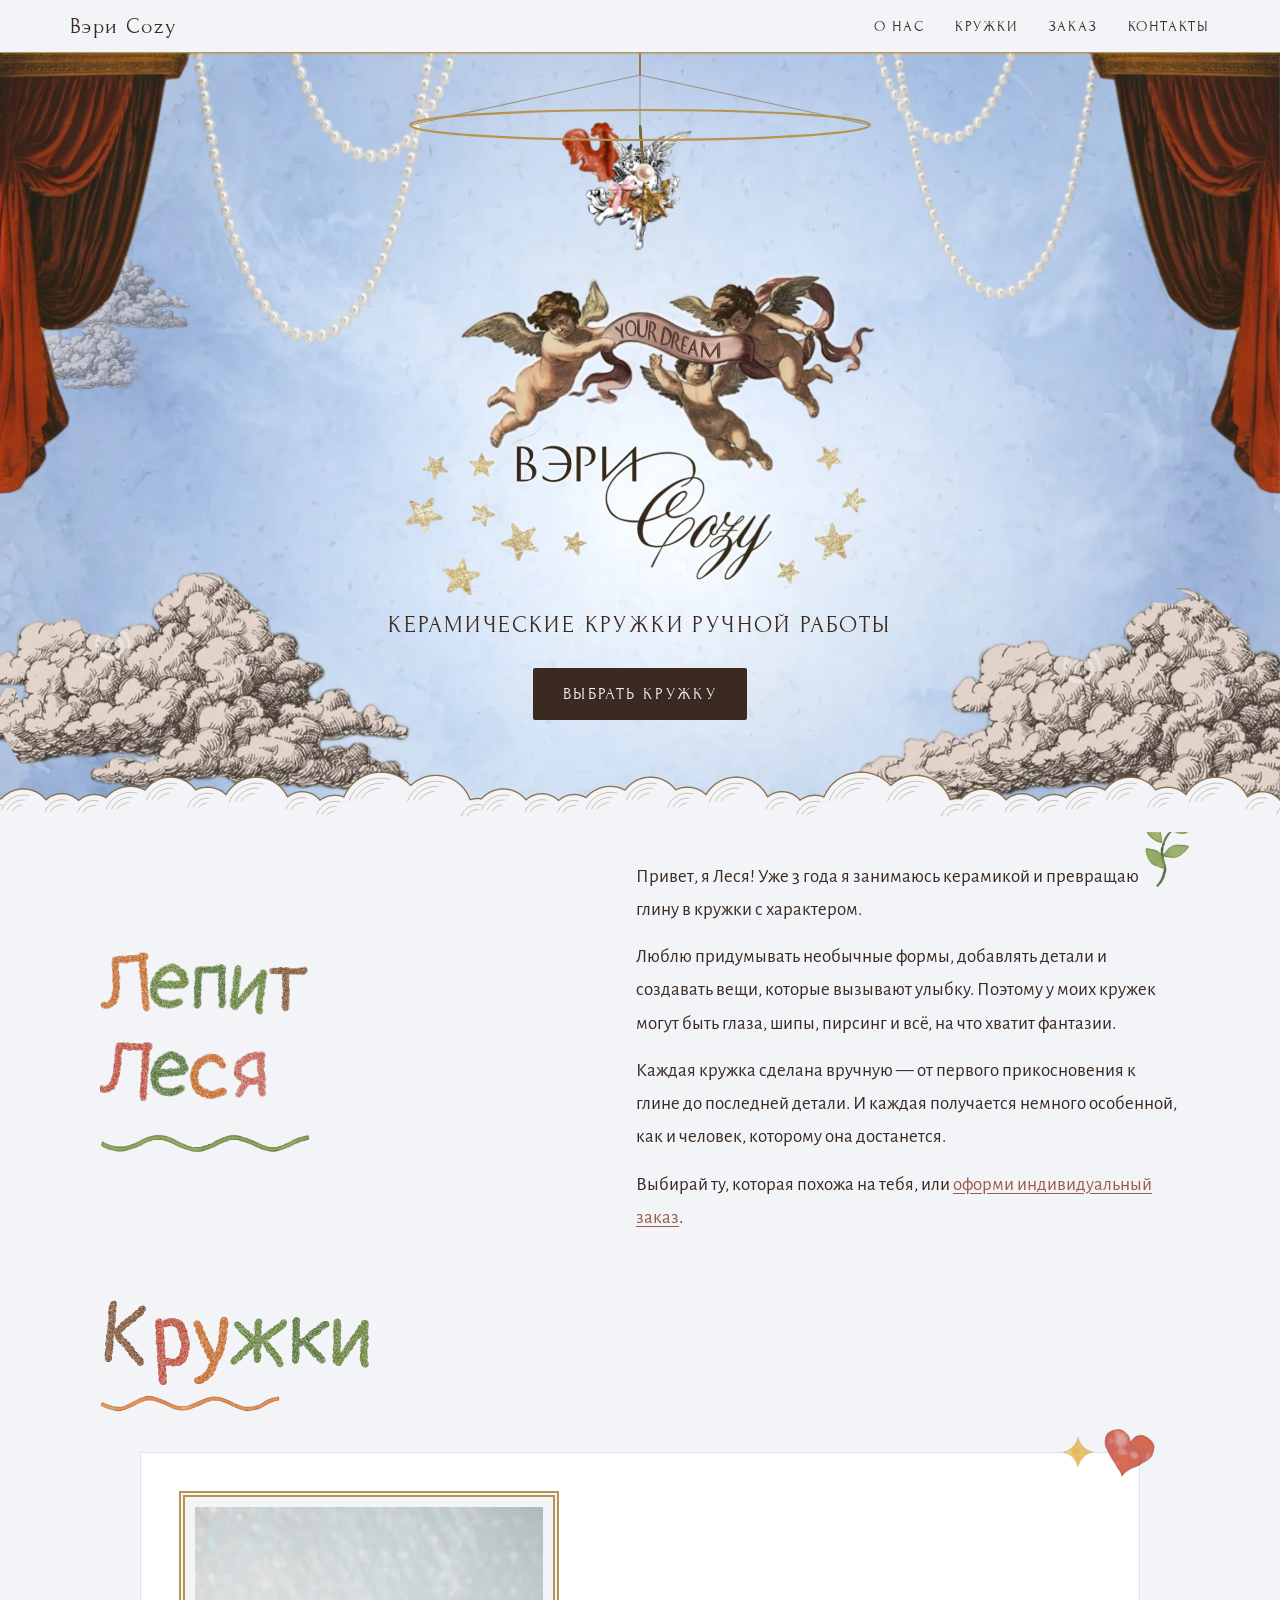
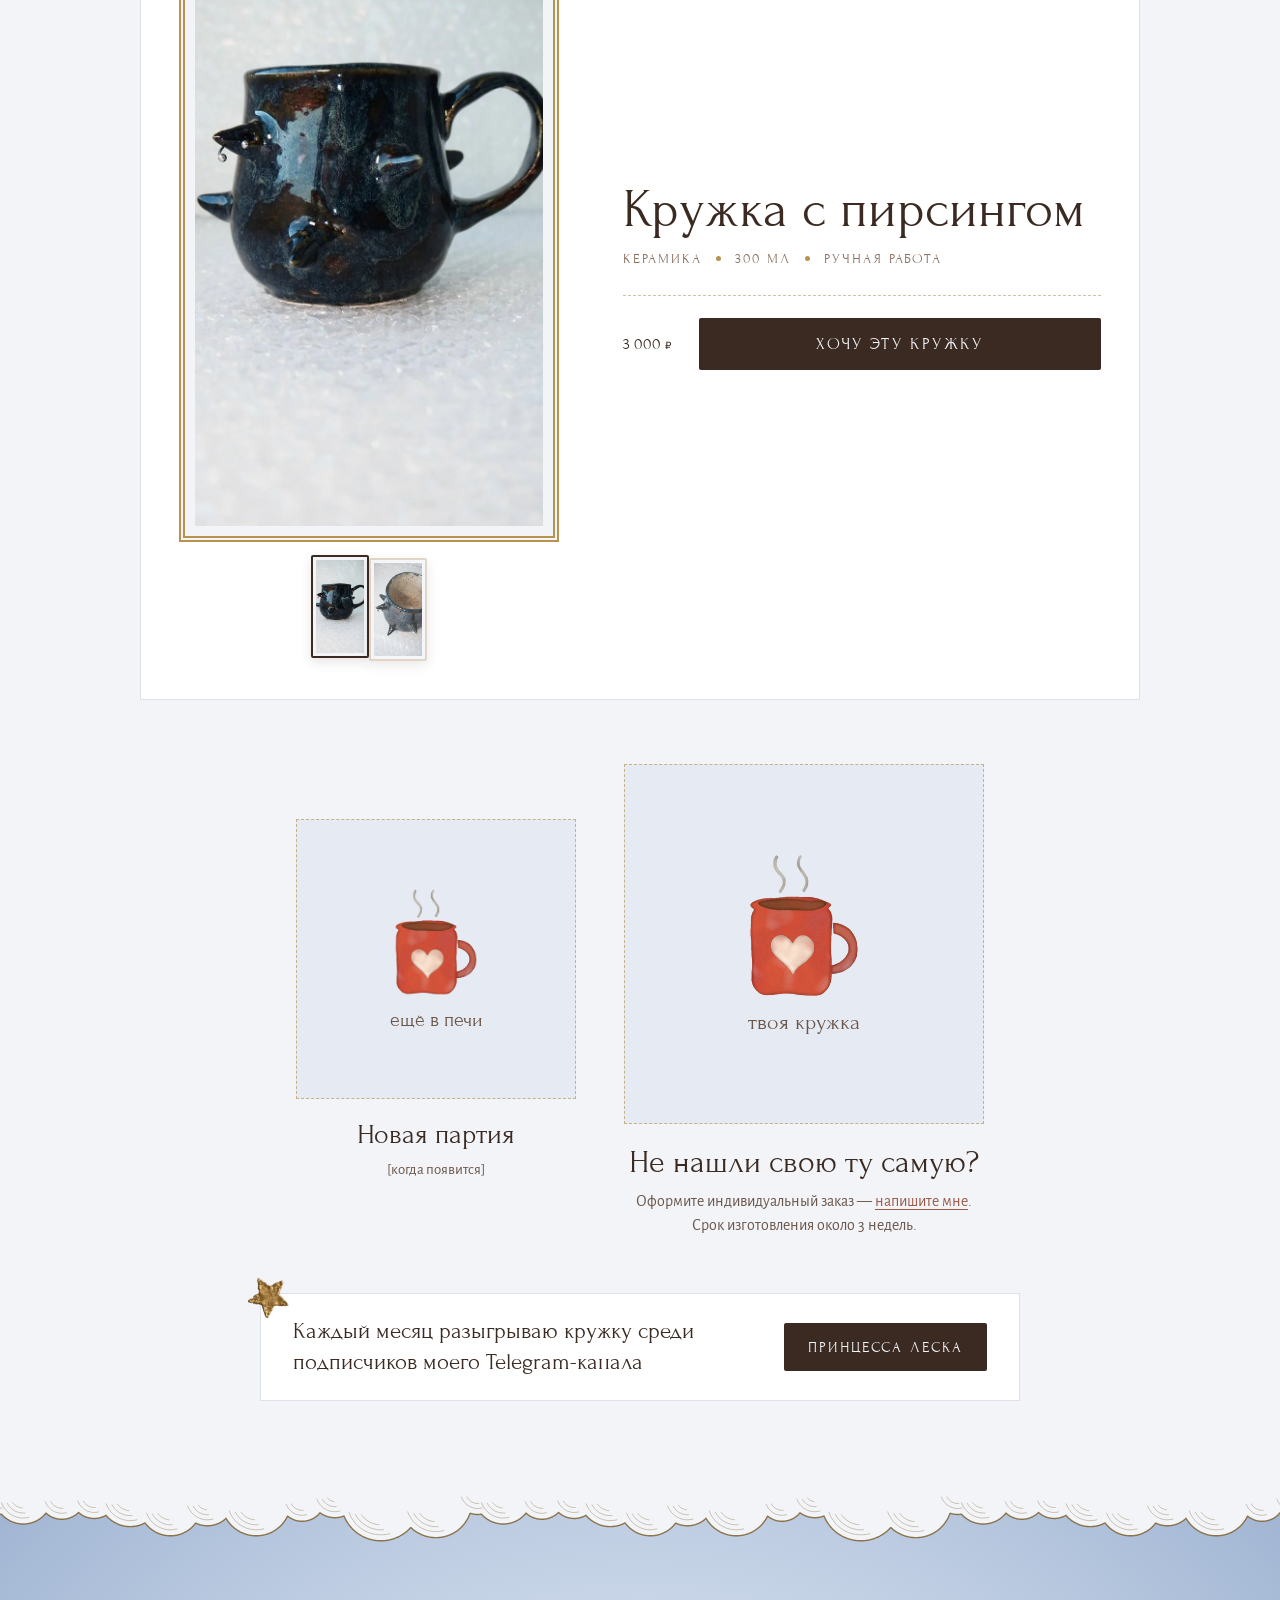
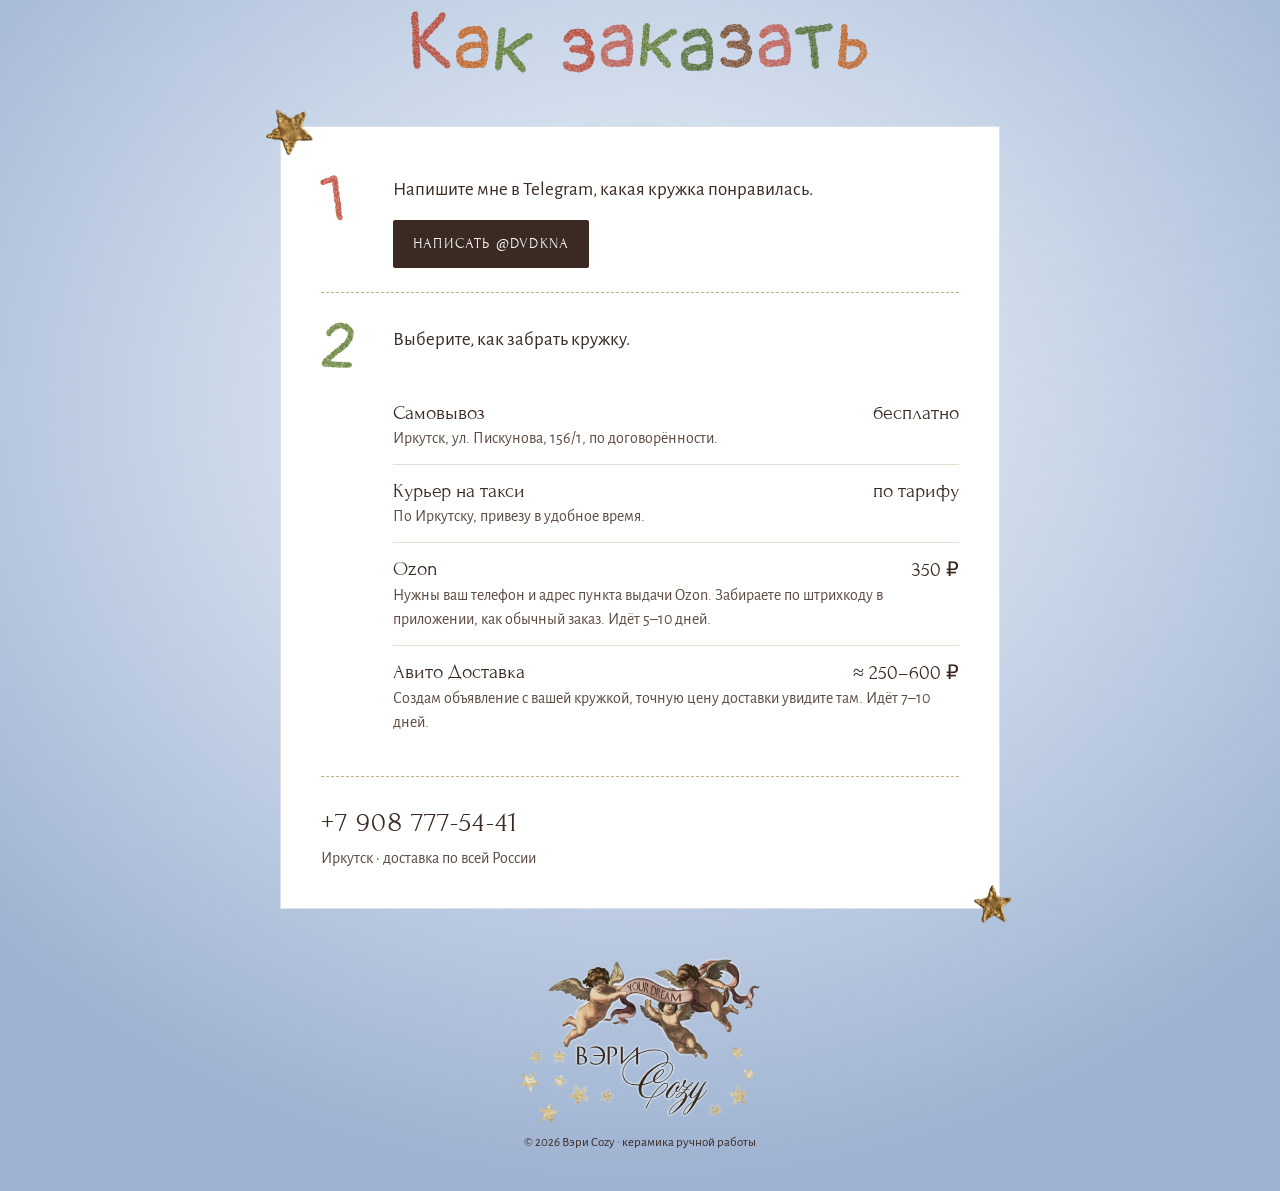
==== index.html @ 91afc438 "Адреса под новое имя репозитория VeryCozy Co-Authored-By: Claude Opus 5.5 <noreply@anthropic.com> Cl" ====
<!doctype html>
<html lang="ru">
<head>
<meta charset="utf-8">
<meta name="viewport" content="width=device-width, initial-scale=1, viewport-fit=cover">
<title>Вэри Cozy — керамические кружки ручной работы</title>
<meta name="description" content="Керамические кружки ручной работы от Леси. Иркутск, доставка по России через Ozon и Авито.">
<meta name="theme-color" content="#B9C9DF">
<meta property="og:type" content="website">
<meta property="og:title" content="Вэри Cozy — керамические кружки ручной работы">
<meta property="og:description" content="Кружки с глазами, с шипами, с пирсингом. Иркутск, доставка по России.">
<meta property="og:image" content="https://ubicasmerti228.github.io/VeryCozy/assets/og.jpg">
<meta property="og:url" content="https://ubicasmerti228.github.io/VeryCozy/">
<meta name="twitter:card" content="summary_large_image">
<link rel="icon" type="image/webp" href="assets/gold-star-1.webp">
<link rel="preconnect" href="https://fonts.googleapis.com">
<link rel="preconnect" href="https://fonts.gstatic.com" crossorigin>
<link href="https://fonts.googleapis.com/css2?family=Forum&family=Pangolin&family=Alegreya+Sans:wght@400;500;700&display=swap" rel="stylesheet">
<link rel="preload" as="image" href="assets/sky.webp">
<link rel="preload" as="image" href="assets/logo.webp">
<link rel="stylesheet" href="style.css">
</head>
<body>
<div class="sc-host" data-sc-name="Main"><div style="font-family: &quot;Alegreya Sans&quot;, system-ui, sans-serif; color: rgb(58, 42, 34); background: rgb(242, 244, 248); min-height: 100vh; overflow-x: clip;">
  <div class="topbar">
  <div class="topbar-in">
    <a class="brand" href="#top">Вэри Cozy</a>
    <nav class="links" aria-label="Разделы">
      <a href="#about">О нас</a>
      <a href="#catalog">Кружки</a>
      <a href="#order">Заказ</a>
      <a href="#contacts">Контакты</a>
    </nav>
  </div></div><header id="top" class="hero" style="padding: 0px 16px 112px;">
  <img decoding="async" class="sky-cloud" src="assets/cloud-small-left.webp" alt="" aria-hidden="true" style="top: 24%; width: 190px; animation-duration: 95s; animation-delay: -20s;">
  <img decoding="async" class="sky-cloud" src="assets/cloud-small-right.webp" alt="" aria-hidden="true" style="top: 34%; width: 150px; animation-duration: 120s; animation-delay: -75s;">
  <img decoding="async" class="sky-cloud sky-3" src="assets/cloud-small-left.webp" alt="" aria-hidden="true" style="top: 12%; width: 120px; animation-duration: 140s; animation-delay: -110s;">
  <img decoding="async" class="decor pearls-l" src="assets/pearls-left.webp" alt="" aria-hidden="true">
  <img decoding="async" class="decor pearls-r" src="assets/pearls-right.webp" alt="" aria-hidden="true">
  <img decoding="async" class="decor curtain-l" src="assets/curtain-left.webp" alt="" aria-hidden="true">
  <img decoding="async" class="decor curtain-r" src="assets/curtain-right.webp" alt="" aria-hidden="true">


  
  <div class="crib" aria-hidden="true">
    <div class="crib-inner">
      <div class="rig">
        <div class="crib-cord"></div>
        <svg class="hoop" viewBox="-234 0 468 93" aria-hidden="true"><path d="M0 22 L-230 72 M0 22 L230 72 M0 22 L0 87" stroke="rgba(126,98,48,.55)" stroke-width="1.1" fill="none"></path><path d="M-230 72 A230 15 0 0 1 230 72" fill="none" stroke="#B8924F" stroke-width="2.2"></path></svg>
        <svg class="hoop hoop-front" viewBox="-234 0 468 93" aria-hidden="true"><path d="M-230 72 A230 15 0 0 0 230 72" fill="none" stroke="#B8924F" stroke-width="2.2"></path></svg>
        
          <div class="orb" style="--phase: 0.00s; --drop: 26px; --w: 100px; --d: 0s; --t: 4.8s; --ratio: 1.04375; --ax: 0.79; --ay: 0.3; --kf: 1;">
            <div class="kick">
              <div class="swing">
                <div class="thread"></div>
                <div class="charm"><img decoding="async" src="assets/angel-rooster.webp" alt=""></div>
              </div>
            </div>
          </div>
        
          <div class="orb" style="--phase: -5.00s; --drop: 48px; --w: 46px; --d: -1.3s; --t: 3.9s; --ratio: 1.0454545454545454; --ax: 0.387; --ay: 0.03; --kf: 1.3;">
            <div class="kick">
              <div class="swing">
                <div class="thread"></div>
                <div class="charm"><img decoding="async" src="assets/gold-star-1.webp" alt=""></div>
              </div>
            </div>
          </div>
        
          <div class="orb" style="--phase: -10.00s; --drop: 70px; --w: 22px; --d: -2.4s; --t: 3.4s; --ratio: 1; --ax: 0.5; --ay: 0.1; --kf: 1.6;">
            <div class="kick">
              <div class="swing">
                <div class="thread"></div>
                <div class="charm"><img decoding="async" src="assets/pearl-1.webp" alt=""></div>
              </div>
            </div>
          </div>
        
          <div class="orb" style="--phase: -15.00s; --drop: 24px; --w: 88px; --d: -1.8s; --t: 5.2s; --ratio: 1.354978354978355; --ax: 0.42; --ay: 0.15; --kf: 0.9;">
            <div class="kick">
              <div class="swing">
                <div class="thread"></div>
                <div class="charm"><img decoding="async" src="assets/angel-croissant.webp" alt=""></div>
              </div>
            </div>
          </div>
        
          <div class="orb" style="--phase: -20.00s; --drop: 58px; --w: 42px; --d: -0.6s; --t: 4.1s; --ratio: 1.0136363636363637; --ax: 0.432; --ay: 0.03; --kf: 1.2;">
            <div class="kick">
              <div class="swing">
                <div class="thread"></div>
                <div class="charm"><img decoding="async" src="assets/gold-star-2.webp" alt=""></div>
              </div>
            </div>
          </div>
        
          <div class="orb" style="--phase: -25.00s; --drop: 40px; --w: 20px; --d: -3.2s; --t: 3.6s; --ratio: 1; --ax: 0.5; --ay: 0.09; --kf: 1.6;">
            <div class="kick">
              <div class="swing">
                <div class="thread"></div>
                <div class="charm"><img decoding="async" src="assets/pearl-2.webp" alt=""></div>
              </div>
            </div>
          </div>
        
      </div>
    </div>
  </div>

  <div style="position: relative; z-index: 2; max-width: 640px; margin: 0px auto; display: flex; flex-direction: column; align-items: center; text-align: center;">
    <img decoding="async" class="logo" src="assets/logo.webp" alt="Вэри Cozy">
    <p style="margin: 12px 0px 0px; font-family: Forum, Georgia, serif; font-size: clamp(19px, 2.1vw, 24px); letter-spacing: 0.1em; text-transform: uppercase; color: rgb(58, 42, 34); line-height: 1.4;">Керамические кружки ручной работы</p>
    <div style="display: flex; flex-wrap: wrap; justify-content: center; gap: 14px; margin-top: 26px;">
      <a class="btn" href="#catalog" style="background: rgb(58, 42, 34); color: rgb(242, 244, 248);">Выбрать кружку</a>
    </div>
  </div>
  <img decoding="async" class="decor cloud-l part-l" src="assets/cloud-left.webp" alt="" aria-hidden="true">
  <img decoding="async" class="decor cloud-r part-r" src="assets/cloud-right.webp" alt="" aria-hidden="true">
  <div class="scallop"></div></header><section id="about" class="paint" style="padding: 28px 16px 48px;">
  <div style="max-width: 1080px; margin: 0px auto; display: flex; flex-wrap: wrap; align-items: center; gap: 40px 72px;">
    <div style="flex: 1 1 340px; min-width: 0px;">
      <h2 class="wc-title" style="font-size: clamp(48px, 6.4vw, 84px);"><span class="sr-only">Лепит Леся</span><span class="wc-line" aria-hidden="true"><span class="wc-word"><span class="wc-letter" style="color: rgb(194, 98, 31); transform: translateY(2.6px) rotate(-3.4deg); --i: 0;"><span class="sc-interp">Л</span></span><span class="wc-letter" style="color: rgb(94, 122, 46); transform: translateY(-1.5px) rotate(1.9deg); --i: 1;"><span class="sc-interp">е</span></span><span class="wc-letter" style="color: rgb(79, 107, 46); transform: translateY(-0.7px) rotate(-0.8deg); --i: 2;"><span class="sc-interp">п</span></span><span class="wc-letter" style="color: rgb(94, 122, 46); transform: translateY(1.3px) rotate(5.4deg); --i: 3;"><span class="sc-interp">и</span></span><span class="wc-letter" style="color: rgb(122, 74, 42); transform: translateY(1.2px) rotate(1.6deg); --i: 4;"><span class="sc-interp">т</span></span></span></span><span class="wc-line" aria-hidden="true"><span class="wc-word"><span class="wc-letter" style="color: rgb(184, 67, 47); transform: translateY(1.4px) rotate(4.8deg); --i: 5;"><span class="sc-interp">Л</span></span><span class="wc-letter" style="color: rgb(79, 107, 46); transform: translateY(-1.6px) rotate(-4.1deg); --i: 6;"><span class="sc-interp">е</span></span><span class="wc-letter" style="color: rgb(194, 98, 31); transform: translateY(0.7px) rotate(4.1deg); --i: 7;"><span class="sc-interp">с</span></span><span class="wc-letter" style="color: rgb(192, 88, 74); transform: translateY(-1.1px) rotate(-1.8deg); --i: 8;"><span class="sc-interp">я</span></span></span></span></h2>
      <img decoding="async" class="brush" src="assets/wave-green.webp" alt="" aria-hidden="true" style="display: block; width: 210px; height: auto; margin-top: 16px;">
    </div>
    <div style="position: relative; flex: 1 1 420px; min-width: 0px;">
      <img decoding="async" class="sticker grow" src="assets/sprig.webp" alt="" aria-hidden="true" style="width: 52px; right: 0px; top: -64px; transform: rotate(14deg); transform-origin: 50% 100%;">
      <p class="fade-up" style="margin: 0px; font-size: 19px; line-height: 1.75; color: rgb(58, 42, 34); --fd: 0.45s;">Привет, я Леся! Уже 3 года я занимаюсь керамикой и превращаю глину в кружки с характером.</p>
      <p class="fade-up" style="margin: 14px 0px 0px; font-size: 19px; line-height: 1.75; color: rgb(58, 42, 34); --fd: 0.60s;">Люблю придумывать необычные формы, добавлять детали и создавать вещи, которые вызывают улыбку. Поэтому у моих кружек могут быть глаза, шипы, пирсинг и всё, на что хватит фантазии.</p>
      <p class="fade-up" style="margin: 14px 0px 0px; font-size: 19px; line-height: 1.75; color: rgb(58, 42, 34); --fd: 0.75s;">Каждая кружка сделана вручную — от первого прикосновения к глине до последней детали. И каждая получается немного особенной, как и человек, которому она достанется.</p>
      <p class="fade-up" style="margin: 14px 0px 0px; font-size: 19px; line-height: 1.75; color: rgb(58, 42, 34); --fd: 0.90s;">Выбирай ту, которая похожа на тебя, или <a href="https://t.me/dvdkna" target="_blank" rel="noopener" style="color: rgb(156, 91, 75); text-underline-offset: 3px;" data-msg="Здравствуйте! Хочу индивидуальную кружку.">оформи индивидуальный заказ</a>.</p>
    </div>
  </div></section><section id="catalog" style="padding: 8px 16px 80px;">
  <div style="max-width: 1080px; margin: 0px auto;">
    <div style="position: relative; display: flex; flex-wrap: wrap; align-items: flex-end; justify-content: space-between; gap: 12px 32px; margin-bottom: 40px;">
      <div>
        <h2 class="wc-title" style="font-size: clamp(52px, 7vw, 88px);"><span class="sr-only">Кружки</span><span class="wc-line" aria-hidden="true"><span class="wc-word"><span class="wc-letter" style="color: rgb(122, 74, 42); transform: translateY(-1.2px) rotate(4.9deg); --i: 0;"><span class="sc-interp">К</span></span><span class="wc-letter" style="color: rgb(184, 67, 47); transform: translateY(1.6px) rotate(-3.3deg); --i: 1;"><span class="sc-interp">р</span></span><span class="wc-letter" style="color: rgb(194, 98, 31); transform: translateY(1.8px) rotate(-2.1deg); --i: 2;"><span class="sc-interp">у</span></span><span class="wc-letter" style="color: rgb(94, 122, 46); transform: translateY(2.1px) rotate(1.4deg); --i: 3;"><span class="sc-interp">ж</span></span><span class="wc-letter" style="color: rgb(79, 107, 46); transform: translateY(-1.2px) rotate(0.2deg); --i: 4;"><span class="sc-interp">к</span></span><span class="wc-letter" style="color: rgb(94, 122, 46); transform: translateY(0.5px) rotate(-0.7deg); --i: 5;"><span class="sc-interp">и</span></span></span></span></h2>
        <img decoding="async" src="assets/wave-orange.webp" alt="" aria-hidden="true" style="display: block; width: 180px; height: auto; margin-top: 10px;">
      </div>
    </div>
    <article style="position: relative; max-width: 1000px; margin: 0px auto; background: rgb(255, 255, 255); border: 1px solid rgb(220, 226, 236); padding: clamp(18px, 3vw, 40px); box-sizing: border-box; display: flex; flex-wrap: wrap; align-items: center; gap: 32px 64px;" data-p="card">
      <img decoding="async" class="sticker" src="assets/heart-red.webp" alt="" aria-hidden="true" style="width: 52px; right: -14px; top: -22px; transform: rotate(14deg);">
      <img decoding="async" class="sticker twinkle sticker-hide-sm" src="assets/sparkle.webp" alt="" aria-hidden="true" style="width: 30px; right: 46px; top: -16px;">
      <div style="flex: 1 1 300px; min-width: 0px; max-width: 380px; margin: 0px auto; display: flex; flex-direction: column; align-items: center; gap: 16px;">
        <div style="width: 100%; box-sizing: border-box; padding: 10px; background: rgb(242, 244, 248); border: 6px double rgb(184, 146, 79);">
          <img decoding="async" src="assets/mug-piercing-side.webp" alt="Кружка с пирсингом, вид сбоку" style="display: block; width: 100%; height: auto; aspect-ratio: 9 / 16; object-fit: cover;" data-p="photo">
        </div>
        <div style="display: flex; gap: 12px; justify-content: center;" data-p="thumbs">
          
            <button type="button" aria-label="Кружка с пирсингом, вид сбоку" aria-pressed="true" style="width: 58px; height: 103px; padding: 3px; box-sizing: border-box; border-radius: 2px; cursor: pointer; background: rgb(242, 244, 248); border: 2px solid rgb(58, 42, 34); transform: translateY(-3px); box-shadow: rgba(58, 42, 34, 0.12) 0px 4px 12px; transition: transform 0.2s;"><img decoding="async" src="assets/mug-piercing-side.webp" alt="" style="display: block; width: 100%; height: 100%; object-fit: cover;"></button>
          
            <button type="button" aria-label="Кружка с пирсингом, вид сверху: светлая глазурь в крапинку внутри" aria-pressed="false" style="width: 58px; height: 103px; padding: 3px; box-sizing: border-box; border-radius: 2px; cursor: pointer; background: rgb(242, 244, 248); border: 2px solid rgb(217, 203, 184); opacity: 0.8; box-shadow: rgba(58, 42, 34, 0.12) 0px 4px 12px; transition: transform 0.2s;"><img decoding="async" src="assets/mug-piercing-top.webp" alt="" style="display: block; width: 100%; height: 100%; object-fit: cover;"></button>
          
        </div>
      </div>
      <div style="flex: 1 1 320px; min-width: 0px;">
        <h2 style="margin: 0px; font-family: Forum, Georgia, serif; font-weight: 400; font-size: clamp(38px, 4.4vw, 54px); line-height: 1.02; color: rgb(58, 42, 34);" data-p="name">Кружка с&nbsp;пирсингом</h2>
        <p style="margin: 14px 0px 0px; display: flex; flex-wrap: wrap; align-items: center; gap: 6px 14px; font-family: Forum, Georgia, serif; font-size: 14px; letter-spacing: 0.14em; text-transform: uppercase; color: rgb(138, 114, 99);" data-p="details">керамика<span aria-hidden="true" style="width: 5px; height: 5px; border-radius: 50%; background: rgb(184, 146, 79);"></span>300 мл<span aria-hidden="true" style="width: 5px; height: 5px; border-radius: 50%; background: rgb(184, 146, 79);"></span>ручная работа</p>
        <div style="display: flex; flex-wrap: wrap; align-items: center; gap: 16px 28px; margin-top: 28px; padding-top: 22px; border-top: 1.5px dashed rgb(207, 195, 163);">
          <p style="margin: 0px; font-family: Forum, Georgia, serif; font-weight: 400; font-size: 40px; line-height: 1; color: rgb(58, 42, 34); white-space: nowrap;" data-p="price">3&nbsp;000&nbsp;<span style="font-size: 0.62em;">₽</span></p>
          <a class="btn" href="https://t.me/dvdkna" target="_blank" rel="noopener" style="flex: 1 1 200px; justify-content: center; background: rgb(58, 42, 34); color: rgb(242, 244, 248);" data-p="buy">Хочу эту кружку</a>
        </div>
      </div>
    </article>
    <div class="duo">
      <article class="duo-card">
        <div class="duo-frame">
          <img decoding="async" class="twinkle" src="assets/mug-drawing.webp" alt="" aria-hidden="true">
          <span class="duo-tag">ещё в печи</span>
        </div>
        <div class="duo-text">
          <h3 class="duo-title">Новая партия</h3>
          <p class="duo-sub">[когда появится]</p>
        </div>
      </article>
      <a class="duo-card duo-custom" href="https://t.me/dvdkna" target="_blank" rel="noopener" data-msg="Здравствуйте! Хочу индивидуальную кружку.">
        <span class="duo-frame">
          <img decoding="async" src="assets/mug-drawing.webp" alt="" aria-hidden="true">
          <span class="duo-tag">твоя кружка</span>
        </span>
        <span class="duo-text">
          <span class="duo-title">Не нашли свою ту самую?</span>
          <span class="duo-sub">Оформите индивидуальный заказ — <span class="duo-link">напишите мне</span>.<br>Срок изготовления около 3 недель.</span>
        </span>
      </a>
    </div>
    <aside style="position: relative; max-width: 760px; margin: 56px auto 0px; background: rgb(255, 255, 255); border: 1px solid rgb(220, 226, 236); padding: 22px clamp(18px, 3.5vw, 32px); box-sizing: border-box; display: flex; flex-wrap: wrap; align-items: center; justify-content: space-between; gap: 16px 28px;">
      <img decoding="async" class="sticker" src="assets/gold-star-1.webp" alt="" aria-hidden="true" style="width: 40px; left: -14px; top: -18px; transform: rotate(-12deg);">
      <p style="margin: 0px; flex: 1 1 320px; font-family: Forum, Georgia, serif; font-size: clamp(19px, 2.2vw, 23px); line-height: 1.35; color: rgb(58, 42, 34);">Каждый месяц разыгрываю кружку среди подписчиков моего Telegram-канала</p>
      <a class="btn" href="https://t.me/dvdknaleska" target="_blank" rel="noopener" style="flex: 0 0 auto; min-height: 48px; padding: 0px 24px; font-size: 15px; white-space: nowrap; background: rgb(58, 42, 34); color: rgb(242, 244, 248);">Принцесса Леска</a>
    </aside>
  </div></section><footer id="order" class="hero" style="padding: 120px 16px 40px; background: radial-gradient(70% 60% at 50% 40%, rgb(238, 243, 250) 0%, rgb(201, 214, 232) 50%, rgb(157, 178, 209) 100%);">
  <div class="scallop-top"></div>
  <img decoding="async" class="decor gather-l" src="assets/cloud-small-left.webp" alt="" aria-hidden="true" style="left: -4%; bottom: 120px; width: clamp(240px, 34vw, 520px); opacity: 0.85;">
  <img decoding="async" class="decor gather-r" src="assets/cloud-small-right.webp" alt="" aria-hidden="true" style="right: -5%; bottom: 60px; width: clamp(260px, 36vw, 560px); opacity: 0.85;">
  <div style="position: relative; z-index: 3; max-width: 720px; margin: 0px auto;">
    <h2 class="wc-title" style="font-size: clamp(48px, 6.4vw, 84px); text-align: center;"><span class="sr-only">Как заказать</span><span class="wc-line" aria-hidden="true" style="justify-content: center;"><span class="wc-word"><span class="wc-letter" style="color: rgb(184, 67, 47); transform: translateY(-1.5px) rotate(-2.8deg); --i: 0;"><span class="sc-interp">К</span></span><span class="wc-letter" style="color: rgb(194, 98, 31); transform: translateY(-0.6px) rotate(2.3deg); --i: 1;"><span class="sc-interp">а</span></span><span class="wc-letter" style="color: rgb(94, 122, 46); transform: translateY(2px) rotate(5.4deg); --i: 2;"><span class="sc-interp">к</span></span></span><span class="wc-word"><span class="wc-letter" style="color: rgb(184, 67, 47); transform: translateY(3px) rotate(-0.5deg); --i: 3;"><span class="sc-interp">з</span></span><span class="wc-letter" style="color: rgb(192, 88, 74); transform: translateY(-1.2px) rotate(1.5deg); --i: 4;"><span class="sc-interp">а</span></span><span class="wc-letter" style="color: rgb(94, 122, 46); transform: translateY(-2.1px) rotate(4.5deg); --i: 5;"><span class="sc-interp">к</span></span><span class="wc-letter" style="color: rgb(79, 107, 46); transform: translateY(2.8px) rotate(1.5deg); --i: 6;"><span class="sc-interp">а</span></span><span class="wc-letter" style="color: rgb(122, 74, 42); transform: translateY(-1.9px) rotate(-2.5deg); --i: 7;"><span class="sc-interp">з</span></span><span class="wc-letter" style="color: rgb(192, 88, 74); transform: translateY(-1.8px) rotate(-2.6deg); --i: 8;"><span class="sc-interp">а</span></span><span class="wc-letter" style="color: rgb(79, 107, 46); transform: translateY(-0.5px) rotate(-5.7deg); --i: 9;"><span class="sc-interp">т</span></span><span class="wc-letter" style="color: rgb(194, 98, 31); transform: translateY(-1.2px) rotate(5.2deg); --i: 10;"><span class="sc-interp">ь</span></span></span></span></h2>
    <div style="position: relative; margin-top: 36px; background: rgb(255, 255, 255); border: 1px solid rgb(220, 226, 236); padding: clamp(22px, 4vw, 40px);">
      <img decoding="async" class="sticker" src="assets/gold-star-1.webp" alt="" aria-hidden="true" style="width: 46px; left: -16px; top: -20px; transform: rotate(-14deg);">
      <img decoding="async" class="sticker" src="assets/gold-star-2.webp" alt="" aria-hidden="true" style="width: 38px; right: -12px; bottom: -16px; transform: rotate(10deg);">
      <ol style="margin: 0px; padding: 0px; list-style: none;">
        <li style="display: grid; grid-template-columns: 56px 1fr; gap: 6px 16px; align-items: start; padding-bottom: 24px;">
          <span class="wc-title" aria-hidden="true" style="display: inline-block; font-size: 64px; line-height: 1; color: rgb(184, 67, 47); transform: rotate(-6deg);">1</span>
          <div>
            <p style="margin: 8px 0px 0px; font-size: 19px; line-height: 1.55; color: rgb(58, 42, 34);">Напишите мне в Telegram, какая кружка понравилась.</p>
            <a class="btn" href="https://t.me/dvdkna" target="_blank" rel="noopener" style="margin-top: 16px; min-height: 48px; padding: 0px 20px; font-size: 15px; letter-spacing: 0.08em; white-space: nowrap; background: rgb(58, 42, 34); color: rgb(242, 244, 248);" data-msg="Здравствуйте! Хочу заказать кружку.">Написать @dvdkna</a>
          </div>
        </li>
        <li style="display: grid; grid-template-columns: 56px 1fr; gap: 6px 16px; align-items: start; padding-top: 24px; border-top: 1.5px dashed rgb(197, 178, 134);">
          <span class="wc-title" aria-hidden="true" style="display: inline-block; font-size: 64px; line-height: 1; color: rgb(94, 122, 46); transform: rotate(6deg);">2</span>
          <p style="margin: 8px 0px 0px; font-size: 19px; line-height: 1.55; color: rgb(58, 42, 34);">Выберите, как забрать кружку.</p>
            <div class="ship">
              <div style="display: grid; grid-template-columns: 1fr auto; gap: 2px 16px; padding: 14px 0px; border-bottom: 1px solid rgb(230, 224, 210);">
                <span style="font-family: Forum, Georgia, serif; font-size: 20px; color: rgb(58, 42, 34);">Самовывоз</span>
                <span style="font-family: Forum, Georgia, serif; font-size: 20px; color: rgb(58, 42, 34); white-space: nowrap;">бесплатно</span>
                <span style="grid-column: 1 / -1; font-size: 16px; line-height: 1.5; color: rgb(92, 74, 64);">Иркутск, ул. Пискунова, 156/1, по договорённости.</span>
              </div>
              <div style="display: grid; grid-template-columns: 1fr auto; gap: 2px 16px; padding: 14px 0px; border-bottom: 1px solid rgb(230, 224, 210);">
                <span style="font-family: Forum, Georgia, serif; font-size: 20px; color: rgb(58, 42, 34);">Курьер на такси</span>
                <span style="font-family: Forum, Georgia, serif; font-size: 20px; color: rgb(58, 42, 34); white-space: nowrap;">по тарифу</span>
                <span style="grid-column: 1 / -1; font-size: 16px; line-height: 1.5; color: rgb(92, 74, 64);">По Иркутску, привезу в удобное время.</span>
              </div>
              <div style="display: grid; grid-template-columns: 1fr auto; gap: 2px 16px; padding: 14px 0px; border-bottom: 1px solid rgb(230, 224, 210);">
                <span style="font-family: Forum, Georgia, serif; font-size: 20px; color: rgb(58, 42, 34);">Ozon</span>
                <span style="font-family: Forum, Georgia, serif; font-size: 20px; color: rgb(58, 42, 34); white-space: nowrap;">350 ₽</span>
                <span style="grid-column: 1 / -1; font-size: 16px; line-height: 1.5; color: rgb(92, 74, 64);">Нужны ваш телефон и адрес пункта выдачи Ozon. Забираете по штрихкоду в приложении, как обычный заказ. Идёт 5–10 дней.</span>
              </div>
              <div style="display: grid; grid-template-columns: 1fr auto; gap: 2px 16px; padding: 14px 0px;">
                <span style="font-family: Forum, Georgia, serif; font-size: 20px; color: rgb(58, 42, 34);">Авито Доставка</span>
                <span style="font-family: Forum, Georgia, serif; font-size: 20px; color: rgb(58, 42, 34); white-space: nowrap;">≈ 250–600 ₽</span>
                <span style="grid-column: 1 / -1; font-size: 16px; line-height: 1.5; color: rgb(92, 74, 64);">Создам объявление с вашей кружкой, точную цену доставки увидите там. Идёт 7–10 дней.</span>
              </div>
            </div>
        </li>
      </ol>
      <div id="contacts" style="margin-top: 28px; padding-top: 24px; border-top: 1.5px dashed rgb(197, 178, 134); display: flex; flex-wrap: wrap; align-items: center; justify-content: space-between; gap: 16px 24px;">
        <div>
          <a href="tel:+79087775441" style="display: inline-flex; align-items: center; min-height: 44px; font-family: Forum, Georgia, serif; font-size: 28px; letter-spacing: 0.04em; color: rgb(58, 42, 34); text-decoration: none;">+7 908 777-54-41</a>
          <p style="margin: 4px 0px 0px; font-size: 16px; color: rgb(92, 74, 64);">Иркутск · доставка по всей России</p>
        </div>
      </div>
    </div>
    <img decoding="async" src="assets/logo.webp" alt="Вэри Cozy" style="display: block; width: min(240px, 60%); height: auto; margin: 48px auto 0px;">
    <p style="margin: 12px 0px 0px; text-align: center; font-size: 13px; color: rgb(58, 42, 34);">© 2026 Вэри Cozy · керамика ручной работы</p>
  </div></footer></div></div>
<script src="script.js"></script>
</body>
</html>
---- style.css ----
body{margin:0;background:#F2F4F8;overflow-x:hidden}
a{color:#7A4E3A}a:hover{color:#4F3022}
.hero{--bar:0px;position:relative;overflow:hidden;background:#B9C9DF url(assets/sky.webp) center 30%/cover no-repeat}
header,section,footer,#contacts{scroll-margin-top:68px}
.decor{position:absolute;pointer-events:none;user-select:none;height:auto;z-index:1}
.curtain-l{left:0;top:var(--bar);width:clamp(58px,15vw,240px)}
.curtain-r{right:0;top:var(--bar);width:clamp(58px,15vw,240px)}
.pearls-l{left:15%;top:calc(var(--bar) - 6px);width:clamp(140px,21vw,320px);opacity:.95;transform-origin:50% 0;animation:sway-soft 7s ease-in-out infinite alternate}
.pearls-r{right:14%;top:calc(var(--bar) - 6px);width:clamp(120px,18vw,280px);opacity:.95;transform-origin:50% 0;animation:sway-soft 8s ease-in-out infinite alternate-reverse}
.cloud-l{left:-4%;bottom:40px;width:clamp(260px,36vw,560px);animation:drift 18s ease-in-out infinite alternate}
.cloud-r{right:-5%;bottom:10px;width:clamp(280px,38vw,600px);animation:drift 22s ease-in-out infinite alternate-reverse}
.scallop,.scallop-top{--tw:480px;--th:84px;position:absolute;left:0;right:0;height:var(--th);z-index:2;overflow:hidden;pointer-events:none}
.scallop{bottom:-1px}
.scallop-top{top:-1px;transform:scaleY(-1)}
/* край-облако в стиле гравюры: выпуклости разного размера, контур и штриховка; медленно плывёт */
.scallop::before,.scallop-top::before{content:"";position:absolute;top:0;bottom:0;left:0;width:calc(100% + var(--tw));background:url(assets/cloud-edge.svg) repeat-x 0 100% / var(--tw) var(--th);animation:edge-drift 70s linear infinite}
.scallop-top::before{animation-direction:reverse;animation-duration:90s}
@keyframes edge-drift{to{transform:translateX(calc(var(--tw) * -1))}}
.topbar{position:sticky;top:0;z-index:900;height:52px;background:#F2F4F8;border-bottom:1.5px solid #B8924F;box-shadow:0 3px 0 -1.5px rgba(184,146,79,.35)}
.topbar-in{max-width:1180px;height:100%;margin:0 auto;padding:0 20px;box-sizing:border-box;display:flex;align-items:center;justify-content:space-between;gap:24px}
.brand{display:inline-flex;align-items:center;min-height:44px;font-family:'Forum',Georgia,serif;font-size:22px;letter-spacing:.06em;color:#3A2A22;text-decoration:none;white-space:nowrap}
.links{display:flex;gap:30px;overflow-x:auto;scrollbar-width:none;font-family:'Forum',Georgia,serif;font-size:15px;letter-spacing:.12em;text-transform:uppercase}
.links::-webkit-scrollbar{display:none}
.links a{color:#3A2A22;text-decoration:none;white-space:nowrap;padding:14px 0}

/* Подвесная игрушка-мобиль: обруч на нитях, подвески идут по кругу */
.crib{position:relative;z-index:3;height:226px}
.crib-inner{position:absolute;left:50%;top:0;width:0;height:0;transform-origin:0 0}
.rig{position:absolute;left:0;top:0;transform-origin:0 22px;animation:rock 9s ease-in-out infinite alternate}
.crib-cord{position:absolute;left:-.75px;top:0;width:1.5px;height:22px;background:#9C7A3C}
.hoop-front{z-index:40}
.hoop{position:absolute;left:-234px;top:0;width:468px;height:93px;overflow:visible}
.orb{position:absolute;left:0;top:72px;width:0;height:0;z-index:10;animation:orbit 30s linear infinite;animation-delay:var(--phase);will-change:transform,opacity}
.kick{position:absolute;left:0;top:0;transform-origin:0 0;transform:rotate(calc(var(--kick, 0deg) * var(--kf)))}
.swing{position:absolute;left:0;top:0;transform-origin:0 0;animation:swing var(--t) ease-in-out infinite alternate;animation-delay:var(--d)}
.thread{position:absolute;left:-.6px;top:0;width:1.2px;height:calc(var(--drop) + 7px);background:rgba(126,98,48,.75)}
.charm{position:absolute;z-index:1;top:calc(var(--drop) - var(--w) * var(--ratio) * var(--ay));left:calc(var(--w) * var(--ax) * -1);width:var(--w)}
.charm img{display:block;width:100%;height:auto}
@keyframes orbit{0.000%{transform:translate(0.0px,15.0px) scale(1.000);opacity:1.000}2.083%{transform:translate(30.0px,14.9px) scale(0.999);opacity:0.999}4.167%{transform:translate(59.5px,14.5px) scale(0.997);opacity:0.998}6.250%{transform:translate(88.0px,13.9px) scale(0.992);opacity:0.995}8.333%{transform:translate(115.0px,13.0px) scale(0.987);opacity:0.991}10.417%{transform:translate(140.0px,11.9px) scale(0.979);opacity:0.986}12.500%{transform:translate(162.6px,10.6px) scale(0.971);opacity:0.979}14.583%{transform:translate(182.5px,9.1px) scale(0.961);opacity:0.973}16.667%{transform:translate(199.2px,7.5px) scale(0.950);opacity:0.965}18.750%{transform:translate(212.5px,5.7px) scale(0.938);opacity:0.957}20.833%{transform:translate(222.2px,3.9px) scale(0.926);opacity:0.948}22.917%{transform:translate(228.0px,2.0px) scale(0.913);opacity:0.939}25.000%{transform:translate(230.0px,0.0px) scale(0.900);opacity:0.930}27.083%{transform:translate(228.0px,-2.0px) scale(0.887);opacity:0.921}29.167%{transform:translate(222.2px,-3.9px) scale(0.874);opacity:0.912}31.250%{transform:translate(212.5px,-5.7px) scale(0.862);opacity:0.903}33.333%{transform:translate(199.2px,-7.5px) scale(0.850);opacity:0.895}35.417%{transform:translate(182.5px,-9.1px) scale(0.839);opacity:0.887}37.500%{transform:translate(162.6px,-10.6px) scale(0.829);opacity:0.881}39.583%{transform:translate(140.0px,-11.9px) scale(0.821);opacity:0.874}41.667%{transform:translate(115.0px,-13.0px) scale(0.813);opacity:0.869}43.750%{transform:translate(88.0px,-13.9px) scale(0.808);opacity:0.865}45.833%{transform:translate(59.5px,-14.5px) scale(0.803);opacity:0.862}47.917%{transform:translate(30.0px,-14.9px) scale(0.801);opacity:0.861}50.000%{transform:translate(0.0px,-15.0px) scale(0.800);opacity:0.860}52.083%{transform:translate(-30.0px,-14.9px) scale(0.801);opacity:0.861}54.167%{transform:translate(-59.5px,-14.5px) scale(0.803);opacity:0.862}56.250%{transform:translate(-88.0px,-13.9px) scale(0.808);opacity:0.865}58.333%{transform:translate(-115.0px,-13.0px) scale(0.813);opacity:0.869}60.417%{transform:translate(-140.0px,-11.9px) scale(0.821);opacity:0.874}62.500%{transform:translate(-162.6px,-10.6px) scale(0.829);opacity:0.881}64.583%{transform:translate(-182.5px,-9.1px) scale(0.839);opacity:0.887}66.667%{transform:translate(-199.2px,-7.5px) scale(0.850);opacity:0.895}68.750%{transform:translate(-212.5px,-5.7px) scale(0.862);opacity:0.903}70.833%{transform:translate(-222.2px,-3.9px) scale(0.874);opacity:0.912}72.917%{transform:translate(-228.0px,-2.0px) scale(0.887);opacity:0.921}75.000%{transform:translate(-230.0px,-0.0px) scale(0.900);opacity:0.930}77.083%{transform:translate(-228.0px,2.0px) scale(0.913);opacity:0.939}79.167%{transform:translate(-222.2px,3.9px) scale(0.926);opacity:0.948}81.250%{transform:translate(-212.5px,5.7px) scale(0.938);opacity:0.957}83.333%{transform:translate(-199.2px,7.5px) scale(0.950);opacity:0.965}85.417%{transform:translate(-182.5px,9.1px) scale(0.961);opacity:0.973}87.500%{transform:translate(-162.6px,10.6px) scale(0.971);opacity:0.979}89.583%{transform:translate(-140.0px,11.9px) scale(0.979);opacity:0.986}91.667%{transform:translate(-115.0px,13.0px) scale(0.987);opacity:0.991}93.750%{transform:translate(-88.0px,13.9px) scale(0.992);opacity:0.995}95.833%{transform:translate(-59.5px,14.5px) scale(0.997);opacity:0.998}97.917%{transform:translate(-30.0px,14.9px) scale(0.999);opacity:0.999}100.000%{transform:translate(-0.0px,15.0px) scale(1.000);opacity:1.000}}
/* Облака: расходятся при прокрутке шапки, плывут по небу, сходятся в подвале */
.part-l{translate:calc(var(--part, 0) * -38vw) calc(var(--part, 0) * -30px)}
.part-r{translate:calc(var(--part, 0) * 38vw) calc(var(--part, 0) * -30px)}
.gather-l{translate:calc((1 - var(--gather, 1)) * -45vw) 0}
.gather-r{translate:calc((1 - var(--gather, 1)) * 45vw) 0}
.sky-cloud{position:absolute;left:0;z-index:1;pointer-events:none;height:auto;opacity:.55;animation:cross linear infinite}
@keyframes cross{from{transform:translateX(-30vw)}to{transform:translateX(130vw)}}
.logo{display:block;width:100%;max-width:470px;height:auto;margin:-8px auto 0;position:relative;z-index:2}
.twinkle{animation:twinkle 3.2s ease-in-out infinite alternate}

.wc-title{margin:0;font-family:'Pangolin','Comic Sans MS',cursive;font-weight:400;line-height:1.08;-webkit-mask-image:url(assets/grain.png);mask-image:url(assets/grain.png);-webkit-mask-size:80px;mask-size:80px}
.wc-line{display:flex;flex-wrap:wrap;column-gap:.32em}
.wc-word{display:inline-flex;white-space:nowrap}
.wc-letter{display:inline-block}
.sr-only{position:absolute;width:1px;height:1px;padding:0;margin:-1px;overflow:hidden;clip:rect(0,0,0,0);white-space:nowrap;border:0}
.ship{grid-column:2}
/* Две карточки под кружкой: на ПК рядом, на телефоне компактными строками */
.duo{display:grid;grid-template-columns:minmax(0,280px) minmax(0,360px);align-items:center;justify-content:center;gap:40px 48px;margin-top:64px}
.duo-custom .duo-frame img{width:112px}
.duo-custom .duo-tag{font-size:22px}
.duo-custom .duo-title{font-size:32px}
.duo-custom .duo-sub{font-size:16px}
.duo-card{display:flex;flex-direction:column;align-items:center;text-align:center;color:#3A2A22;text-decoration:none}
.duo-frame{width:100%;aspect-ratio:1 / 1;border:1.5px dashed #C5B286;box-sizing:border-box;background:#E6EBF3;display:flex;flex-direction:column;align-items:center;justify-content:center;gap:12px}
.duo-frame img{width:84px;height:auto}
.duo-tag{font-family:'Forum',Georgia,serif;font-size:20px;color:#6B574B}
.duo-text{display:flex;flex-direction:column;align-items:center}
.duo-title{margin:20px 0 0;font-family:'Forum',Georgia,serif;font-weight:400;font-size:28px;line-height:1.15;color:#3A2A22}
.duo-sub{margin:8px 0 0;font-size:15px;line-height:1.5;color:#6B574B}
.duo-link{text-decoration:underline;text-underline-offset:3px;color:#9C5B4B}
a.duo-card:hover .duo-frame{border-color:#9C7A3C}
.sticker{position:absolute;pointer-events:none;user-select:none;height:auto}
.btn{display:inline-flex;align-items:center;min-height:52px;padding:0 30px;font-family:'Forum',Georgia,serif;font-size:17px;letter-spacing:.14em;text-transform:uppercase;text-decoration:none;border-radius:2px;transition:transform .25s ease,box-shadow .25s ease}
.btn:hover{opacity:.88}
.angel-float{animation:float 5s ease-in-out infinite alternate}

@keyframes rock{from{transform:rotate(-1.2deg)}to{transform:rotate(1.2deg)}}
@keyframes swing{from{transform:rotate(-4deg)}to{transform:rotate(4deg)}}
@keyframes bob{from{transform:translateY(0)}to{transform:translateY(-6px)}}
@keyframes sway-soft{from{transform:rotate(-1.4deg)}to{transform:rotate(1.4deg)}}
@keyframes curtain{from{transform:skewX(0deg)}to{transform:skewX(1.2deg)}}
@keyframes drift{from{transform:translateX(-16px)}to{transform:translateX(16px)}}
@keyframes float{from{transform:translateY(0)}to{transform:translateY(-8px)}}
@keyframes twinkle{from{transform:scale(.82) rotate(-8deg);opacity:.65}to{transform:scale(1.08) rotate(8deg);opacity:1}}
@keyframes rise{from{opacity:0;transform:translateY(34px)}to{opacity:1;transform:none}}


/* Переход по меню: облачное полотно спускается сверху, закрывает экран и уходит вниз.
   Двигается один слой, только transform — без перерисовки страницы */
/* Блок «Лепит Леся»: буквы проявляются по одной, волна рисуется кистью, текст всплывает */
@keyframes ink{to{opacity:1;translate:0 0;scale:1}}
@keyframes brush{to{clip-path:inset(0 0 0 0)}}
@keyframes fadeup{to{opacity:1;translate:0 0}}
@keyframes grow{to{scale:1}}
@media (prefers-reduced-motion: no-preference){
.paint .wc-letter{opacity:0;translate:0 16px;scale:.55}
.paint.in .wc-letter{animation:ink .55s cubic-bezier(.2,.9,.3,1.35) forwards;animation-delay:calc(var(--i) * 60ms)}
.paint .brush{clip-path:inset(0 100% 0 0)}
.paint.in .brush{animation:brush .7s cubic-bezier(.4,0,.2,1) .6s forwards}
.paint .fade-up{opacity:0;translate:0 18px}
.paint.in .fade-up{animation:fadeup .75s ease-out forwards;animation-delay:var(--fd,.4s)}
.paint .grow{scale:0}
.paint.in .grow{animation:grow .8s cubic-bezier(.2,.9,.3,1.25) .9s forwards}
}
@media (max-width:760px){
.topbar{height:48px}
header,section,footer,#contacts{scroll-margin-top:60px}
.brand{display:none}
.topbar-in{padding:0 12px}
.topbar-in{justify-content:center}
.links{gap:18px;font-size:13px;letter-spacing:.07em}
.pearls-l{left:3%;width:110px}.pearls-r{right:3%;width:96px}
.sky-3{display:none}
.crib{height:134px}
.crib-inner{transform:scale(.56)}
.sky-cloud{opacity:.32}
.cloud-l{bottom:120px;opacity:.9}.cloud-r{bottom:60px;opacity:.9}
.sticker-hide-sm{display:none}
.ship{grid-column:1 / -1}
.duo{grid-template-columns:1fr;gap:14px;margin-top:40px}
.duo-custom{padding:16px}
.duo-custom .duo-frame{width:132px}
.duo-custom .duo-frame img{width:66px}
.duo-custom .duo-tag{font-size:14px}
.duo-custom .duo-title{font-size:25px}
.duo-custom .duo-sub{font-size:15px}
.duo-card{flex-direction:row;align-items:center;text-align:left;gap:16px;background:#FFFFFF;border:1px solid #DCE2EC;padding:12px}
.duo-frame{width:104px;flex:none;gap:4px}
.duo-frame img{width:52px}
.duo-tag{font-size:13px}
.duo-text{align-items:flex-start}
.duo-title{margin:0;font-size:22px}
.duo-sub{margin-top:4px;font-size:14px;line-height:1.4}
.scallop,.scallop-top{--tw:340px;--th:60px}
}
@media (prefers-reduced-motion: reduce){
*{animation:none !important;transition:none !important}
}
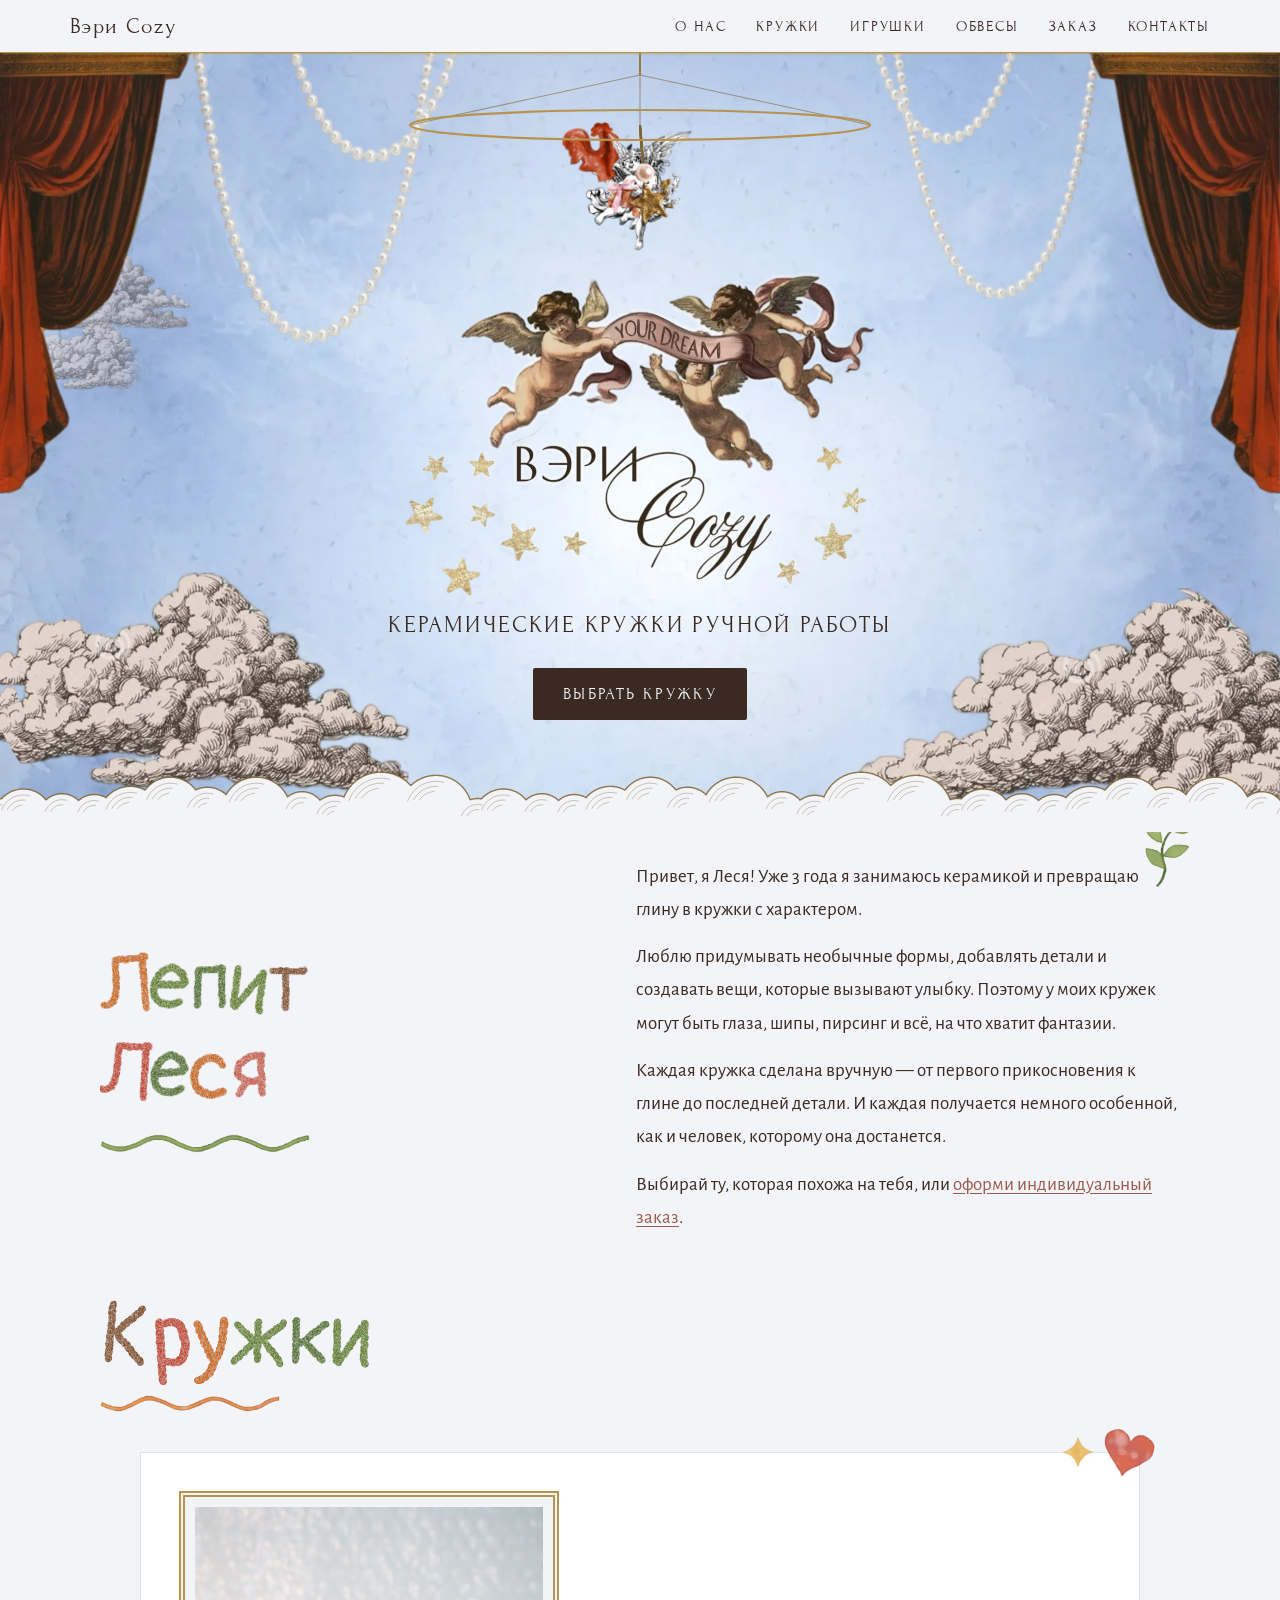
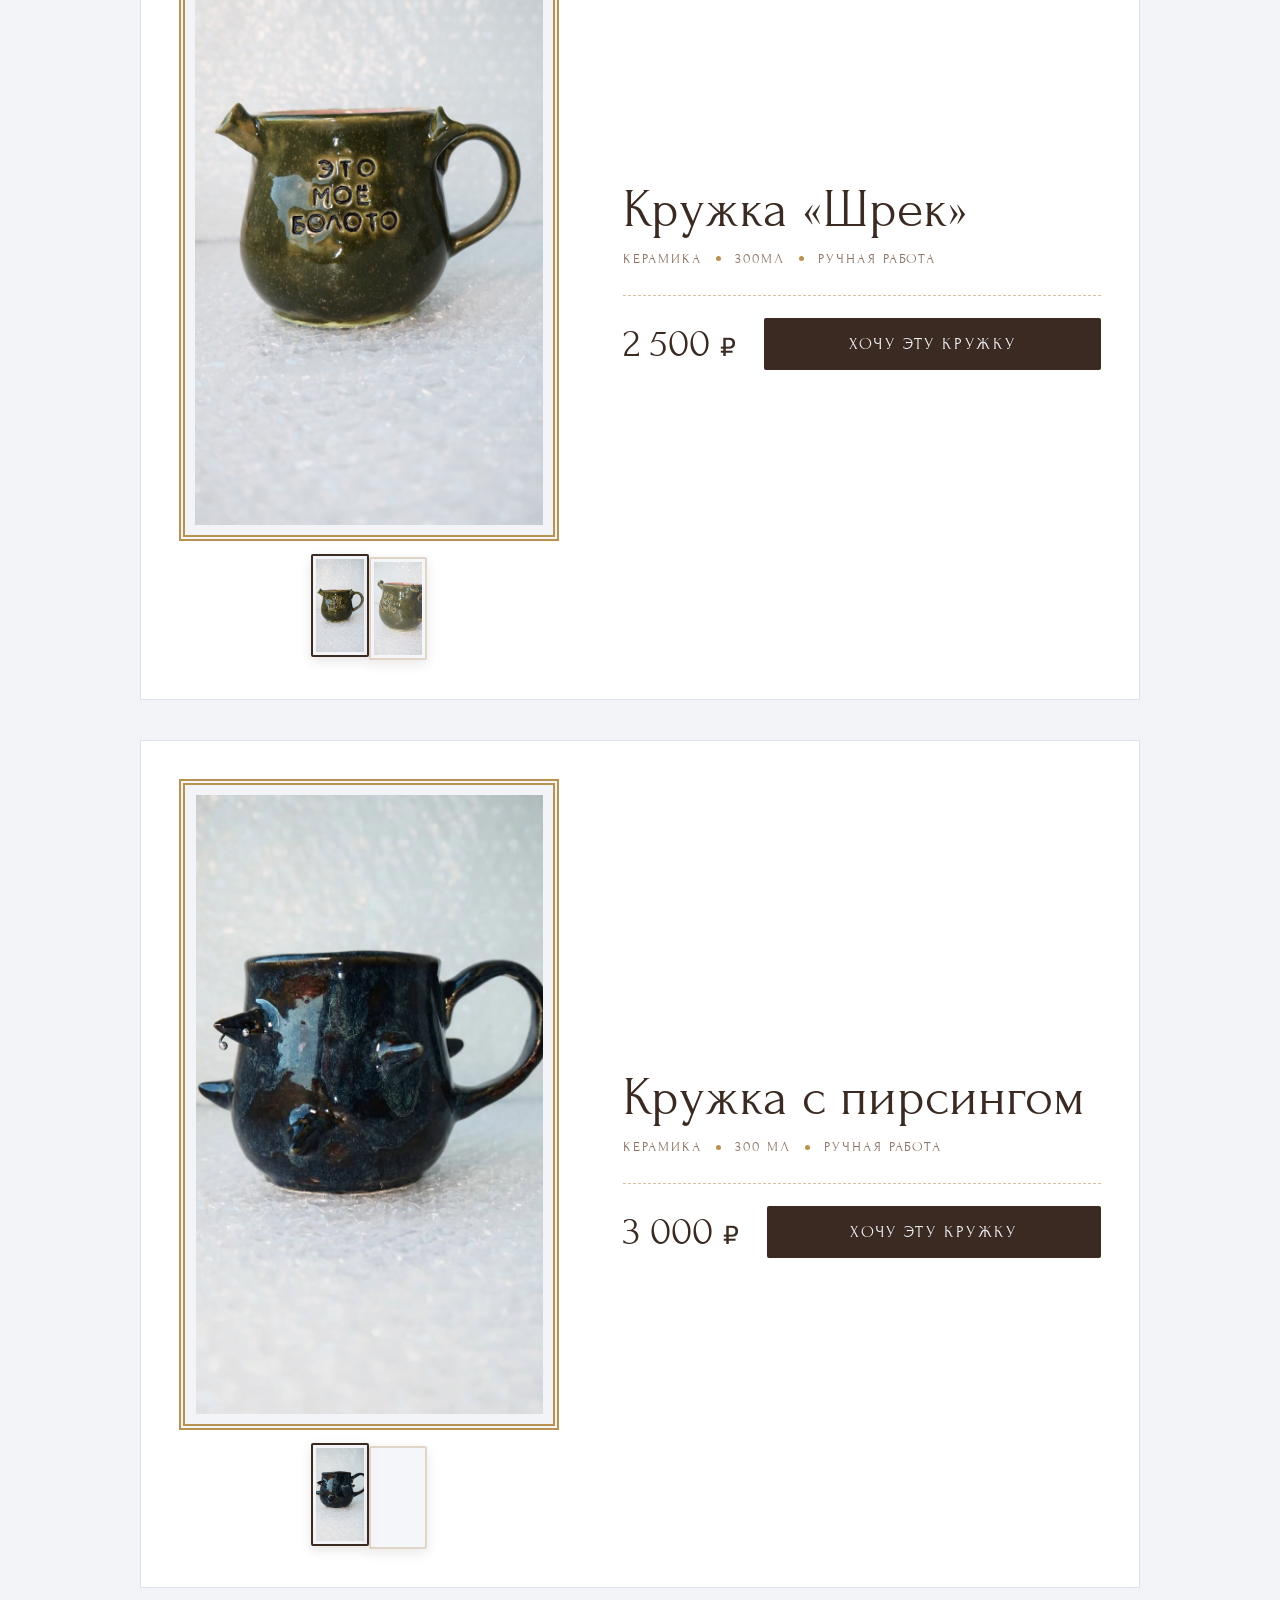
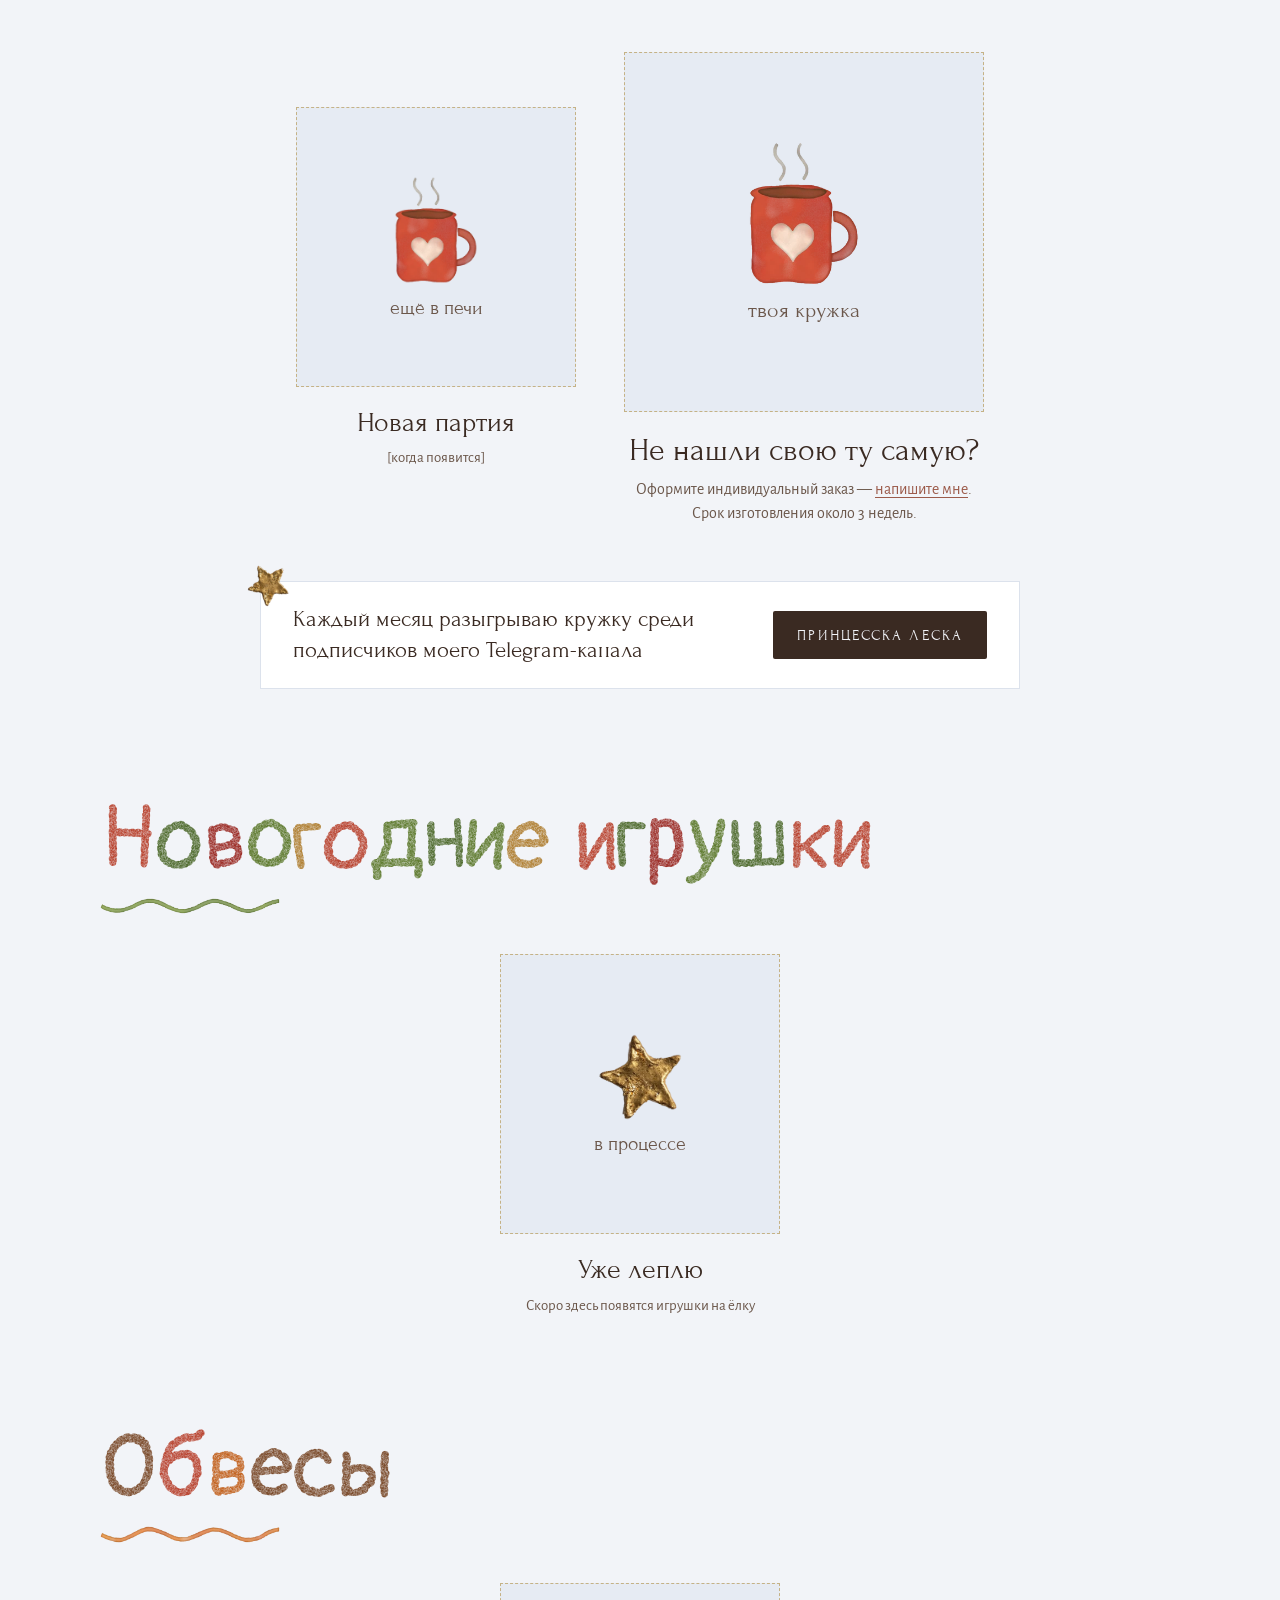
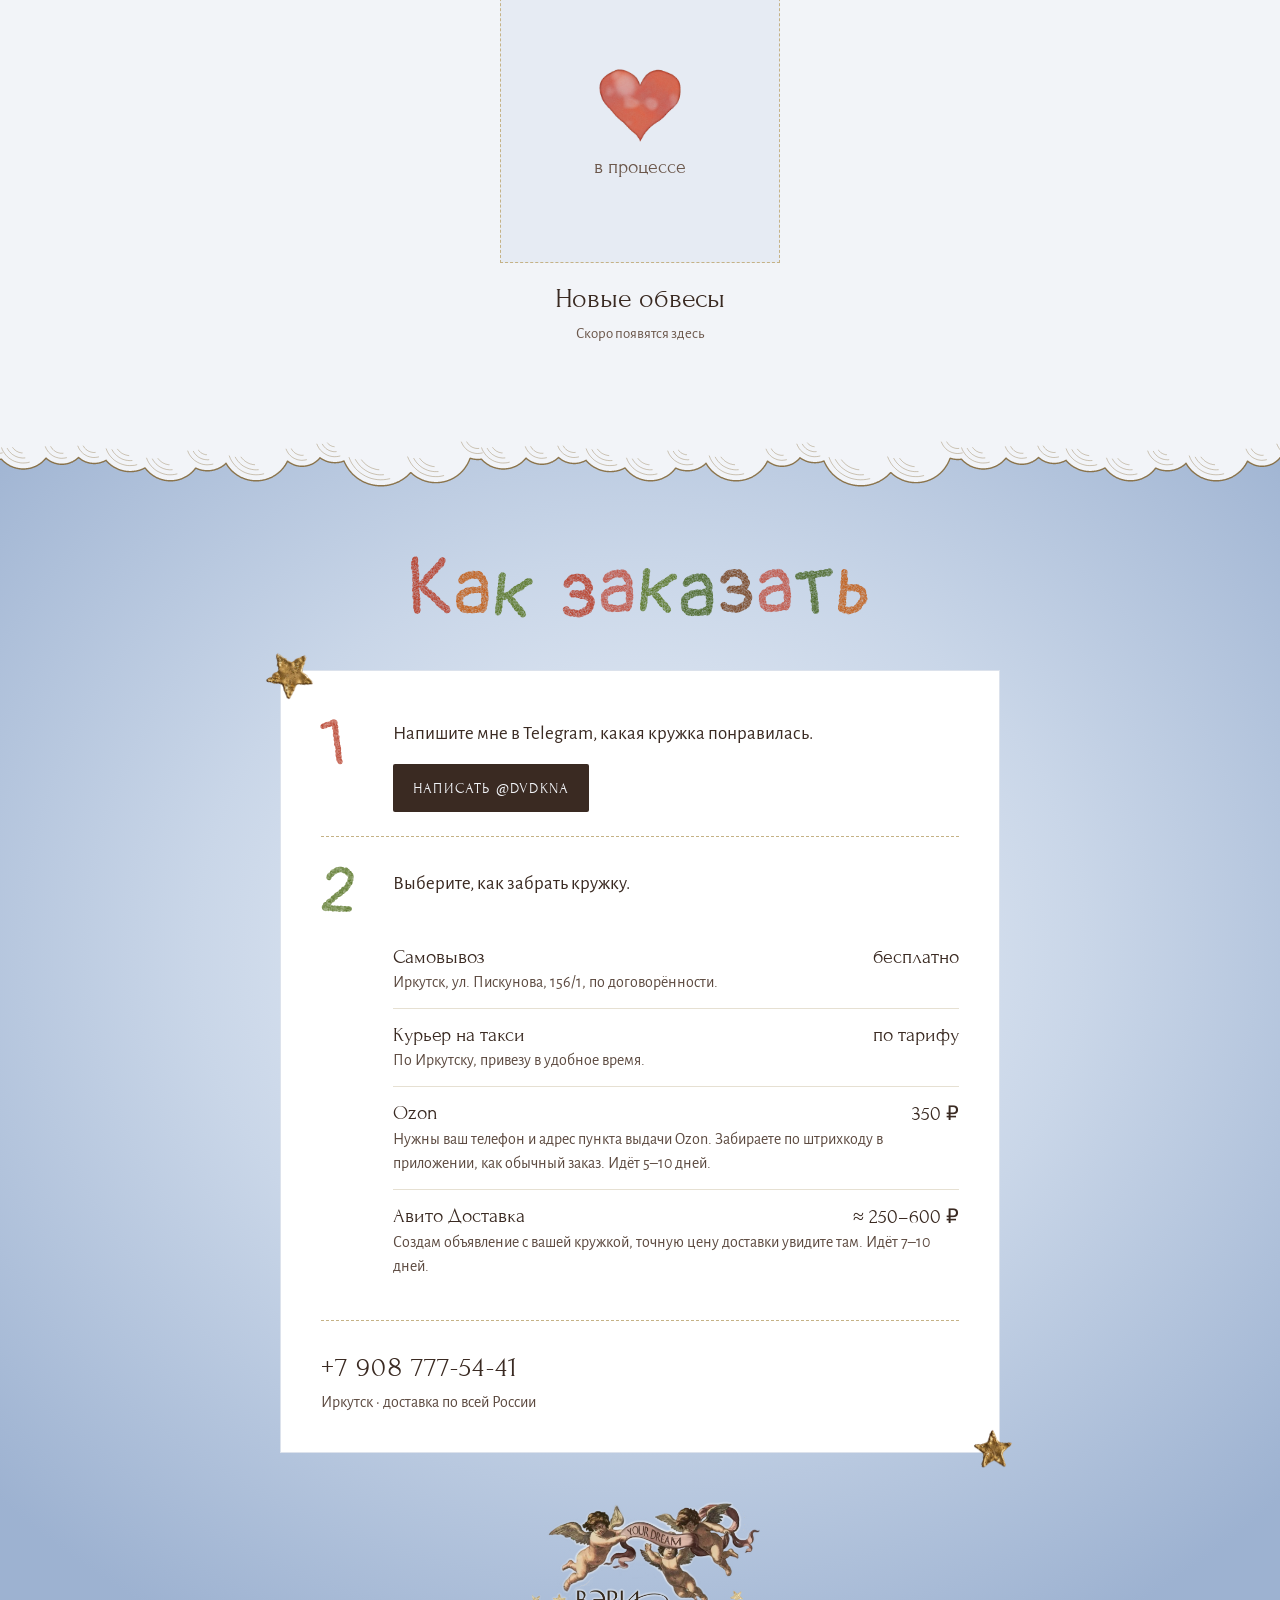
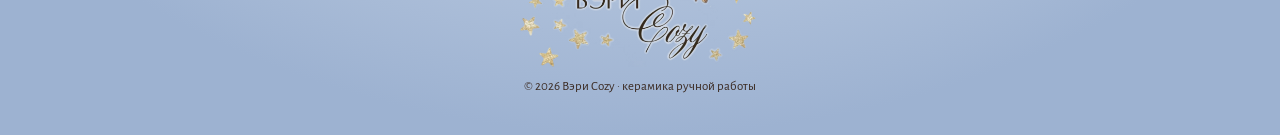
==== commit bf8cde3d: "Разделы «Новогодние игрушки» и «Обвесы», вкладки в админке, «Принцесска Леска» На сайте под кружками" ====
--- a/index.html
+++ b/index.html
@@ -28,6 +28,8 @@
     <nav class="links" aria-label="Разделы">
       <a href="#about">О нас</a>
       <a href="#catalog">Кружки</a>
+      <a href="#toys">Игрушки</a>
+      <a href="#charms">Обвесы</a>
       <a href="#order">Заказ</a>
       <a href="#contacts">Контакты</a>
     </nav>
@@ -186,9 +188,49 @@
     <aside style="position: relative; max-width: 760px; margin: 56px auto 0px; background: rgb(255, 255, 255); border: 1px solid rgb(220, 226, 236); padding: 22px clamp(18px, 3.5vw, 32px); box-sizing: border-box; display: flex; flex-wrap: wrap; align-items: center; justify-content: space-between; gap: 16px 28px;">
       <img decoding="async" class="sticker" src="assets/gold-star-1.webp" alt="" aria-hidden="true" style="width: 40px; left: -14px; top: -18px; transform: rotate(-12deg);">
       <p style="margin: 0px; flex: 1 1 320px; font-family: Forum, Georgia, serif; font-size: clamp(19px, 2.2vw, 23px); line-height: 1.35; color: rgb(58, 42, 34);">Каждый месяц разыгрываю кружку среди подписчиков моего Telegram-канала</p>
-      <a class="btn" href="https://t.me/dvdknaleska" target="_blank" rel="noopener" style="flex: 0 0 auto; min-height: 48px; padding: 0px 24px; font-size: 15px; white-space: nowrap; background: rgb(58, 42, 34); color: rgb(242, 244, 248);">Принцесса Леска</a>
+      <a class="btn" href="https://t.me/dvdknaleska" target="_blank" rel="noopener" style="flex: 0 0 auto; min-height: 48px; padding: 0px 24px; font-size: 15px; white-space: nowrap; background: rgb(58, 42, 34); color: rgb(242, 244, 248);">Принцесска Леска</a>
     </aside>
-  </div></section><footer id="order" class="hero" style="padding: 120px 16px 40px; background: radial-gradient(70% 60% at 50% 40%, rgb(238, 243, 250) 0%, rgb(201, 214, 232) 50%, rgb(157, 178, 209) 100%);">
+  </div></section><section id="toys" class="shelf" data-shelf="игрушки">
+  <div style="max-width: 1080px; margin: 0px auto;">
+    <div class="shelf-head">
+      <h2 class="wc-title" style="font-size: clamp(46px, 7vw, 88px);"><span class="sr-only">Новогодние игрушки</span><span class="wc-line" aria-hidden="true"><span class="wc-word"><span class="wc-letter" style="color: rgb(184, 67, 47); transform: translateY(-1.0px) rotate(1.9deg); --i: 0;"><span class="sc-interp">Н</span></span><span class="wc-letter" style="color: rgb(79, 107, 46); transform: translateY(0.4px) rotate(-0.7deg); --i: 1;"><span class="sc-interp">о</span></span><span class="wc-letter" style="color: rgb(156, 46, 40); transform: translateY(0.3px) rotate(-3.7deg); --i: 2;"><span class="sc-interp">в</span></span><span class="wc-letter" style="color: rgb(94, 122, 46); transform: translateY(-1.3px) rotate(-3.2deg); --i: 3;"><span class="sc-interp">о</span></span><span class="wc-letter" style="color: rgb(176, 128, 52); transform: translateY(1.5px) rotate(-2.9deg); --i: 4;"><span class="sc-interp">г</span></span><span class="wc-letter" style="color: rgb(184, 67, 47); transform: translateY(0.8px) rotate(4.5deg); --i: 5;"><span class="sc-interp">о</span></span><span class="wc-letter" style="color: rgb(94, 122, 46); transform: translateY(-1.4px) rotate(-2.0deg); --i: 6;"><span class="sc-interp">д</span></span><span class="wc-letter" style="color: rgb(79, 107, 46); transform: translateY(-0.5px) rotate(-2.7deg); --i: 7;"><span class="sc-interp">н</span></span><span class="wc-letter" style="color: rgb(94, 122, 46); transform: translateY(-0.4px) rotate(3.3deg); --i: 8;"><span class="sc-interp">и</span></span><span class="wc-letter" style="color: rgb(176, 128, 52); transform: translateY(0.6px) rotate(1.8deg); --i: 9;"><span class="sc-interp">е</span></span></span><span class="wc-word"><span class="wc-letter" style="color: rgb(184, 67, 47); transform: translateY(0.5px) rotate(-3.4deg); --i: 10;"><span class="sc-interp">и</span></span><span class="wc-letter" style="color: rgb(79, 107, 46); transform: translateY(-0.8px) rotate(2.1deg); --i: 11;"><span class="sc-interp">г</span></span><span class="wc-letter" style="color: rgb(156, 46, 40); transform: translateY(-0.4px) rotate(1.3deg); --i: 12;"><span class="sc-interp">р</span></span><span class="wc-letter" style="color: rgb(94, 122, 46); transform: translateY(-0.5px) rotate(3.1deg); --i: 13;"><span class="sc-interp">у</span></span><span class="wc-letter" style="color: rgb(79, 107, 46); transform: translateY(-1.3px) rotate(-1.3deg); --i: 14;"><span class="sc-interp">ш</span></span><span class="wc-letter" style="color: rgb(184, 67, 47); transform: translateY(-0.3px) rotate(0.0deg); --i: 15;"><span class="sc-interp">к</span></span><span class="wc-letter" style="color: rgb(184, 67, 47); transform: translateY(-1.2px) rotate(-0.2deg); --i: 16;"><span class="sc-interp">и</span></span></span></span></h2>
+      <img decoding="async" src="assets/wave-green.webp" alt="" aria-hidden="true" style="display: block; width: 180px; height: auto; margin-top: 10px;">
+    </div>
+    <div data-p="list"></div>
+    <div class="duo duo-one">
+      <article class="duo-card">
+        <div class="duo-frame">
+          <img decoding="async" class="twinkle" src="assets/gold-star-2.webp" alt="" aria-hidden="true">
+          <span class="duo-tag">в процессе</span>
+        </div>
+        <div class="duo-text">
+          <h3 class="duo-title">Уже леплю</h3>
+          <p class="duo-sub">Скоро здесь появятся игрушки на ёлку</p>
+        </div>
+      </article>
+    </div>
+  </div>
+</section><section id="charms" class="shelf" data-shelf="обвесы">
+  <div style="max-width: 1080px; margin: 0px auto;">
+    <div class="shelf-head">
+      <h2 class="wc-title" style="font-size: clamp(46px, 7vw, 88px);"><span class="sr-only">Обвесы</span><span class="wc-line" aria-hidden="true"><span class="wc-word"><span class="wc-letter" style="color: rgb(122, 74, 42); transform: translateY(0.5px) rotate(4.3deg); --i: 0;"><span class="sc-interp">О</span></span><span class="wc-letter" style="color: rgb(184, 67, 47); transform: translateY(0.3px) rotate(1.3deg); --i: 1;"><span class="sc-interp">б</span></span><span class="wc-letter" style="color: rgb(194, 98, 31); transform: translateY(0.3px) rotate(1.7deg); --i: 2;"><span class="sc-interp">в</span></span><span class="wc-letter" style="color: rgb(122, 74, 42); transform: translateY(0.1px) rotate(-2.7deg); --i: 3;"><span class="sc-interp">е</span></span><span class="wc-letter" style="color: rgb(122, 74, 42); transform: translateY(0.7px) rotate(-0.4deg); --i: 4;"><span class="sc-interp">с</span></span><span class="wc-letter" style="color: rgb(122, 74, 42); transform: translateY(1.2px) rotate(1.9deg); --i: 5;"><span class="sc-interp">ы</span></span></span></span></h2>
+      <img decoding="async" src="assets/wave-orange.webp" alt="" aria-hidden="true" style="display: block; width: 180px; height: auto; margin-top: 10px;">
+    </div>
+    <div data-p="list"></div>
+    <div class="duo duo-one">
+      <article class="duo-card">
+        <div class="duo-frame">
+          <img decoding="async" class="twinkle" src="assets/heart-red.webp" alt="" aria-hidden="true">
+          <span class="duo-tag">в процессе</span>
+        </div>
+        <div class="duo-text">
+          <h3 class="duo-title">Новые обвесы</h3>
+          <p class="duo-sub">Скоро появятся здесь</p>
+        </div>
+      </article>
+    </div>
+  </div>
+</section><footer id="order" class="hero" style="padding: 120px 16px 40px; background: radial-gradient(70% 60% at 50% 40%, rgb(238, 243, 250) 0%, rgb(201, 214, 232) 50%, rgb(157, 178, 209) 100%);">
   <div class="scallop-top"></div>
   <img decoding="async" class="decor gather-l" src="assets/cloud-small-left.webp" alt="" aria-hidden="true" style="left: -4%; bottom: 120px; width: clamp(240px, 34vw, 520px); opacity: 0.85;">
   <img decoding="async" class="decor gather-r" src="assets/cloud-small-right.webp" alt="" aria-hidden="true" style="right: -5%; bottom: 60px; width: clamp(260px, 36vw, 560px); opacity: 0.85;">
--- a/style.css
+++ b/style.css
@@ -68,6 +68,11 @@
 .duo-sub{margin:8px 0 0;font-size:15px;line-height:1.5;color:#6B574B}
 .duo-link{text-decoration:underline;text-underline-offset:3px;color:#9C5B4B}
 a.duo-card:hover .duo-frame{border-color:#9C7A3C}
+.shelf{padding:24px 16px 80px}
+.shelf-head{margin-bottom:40px}
+.shelf [data-p=card]+[data-p=card]{margin-top:40px!important}
+.duo-one{grid-template-columns:minmax(0,280px)}
+.shelf [data-p=list]:empty+.duo-one{margin-top:0}
 .sticker{position:absolute;pointer-events:none;user-select:none;height:auto}
 .btn{display:inline-flex;align-items:center;min-height:52px;padding:0 30px;font-family:'Forum',Georgia,serif;font-size:17px;letter-spacing:.14em;text-transform:uppercase;text-decoration:none;border-radius:2px;transition:transform .25s ease,box-shadow .25s ease}
 .btn:hover{opacity:.88}
@@ -107,7 +112,8 @@
 .brand{display:none}
 .topbar-in{padding:0 12px}
 .topbar-in{justify-content:center}
-.links{gap:18px;font-size:13px;letter-spacing:.07em}
+.links{gap:10px;font-size:12.5px;letter-spacing:.04em;flex:1;justify-content:space-between}
+.links a[href="#about"]{display:none}
 .pearls-l{left:3%;width:110px}.pearls-r{right:3%;width:96px}
 .sky-3{display:none}
 .crib{height:134px}
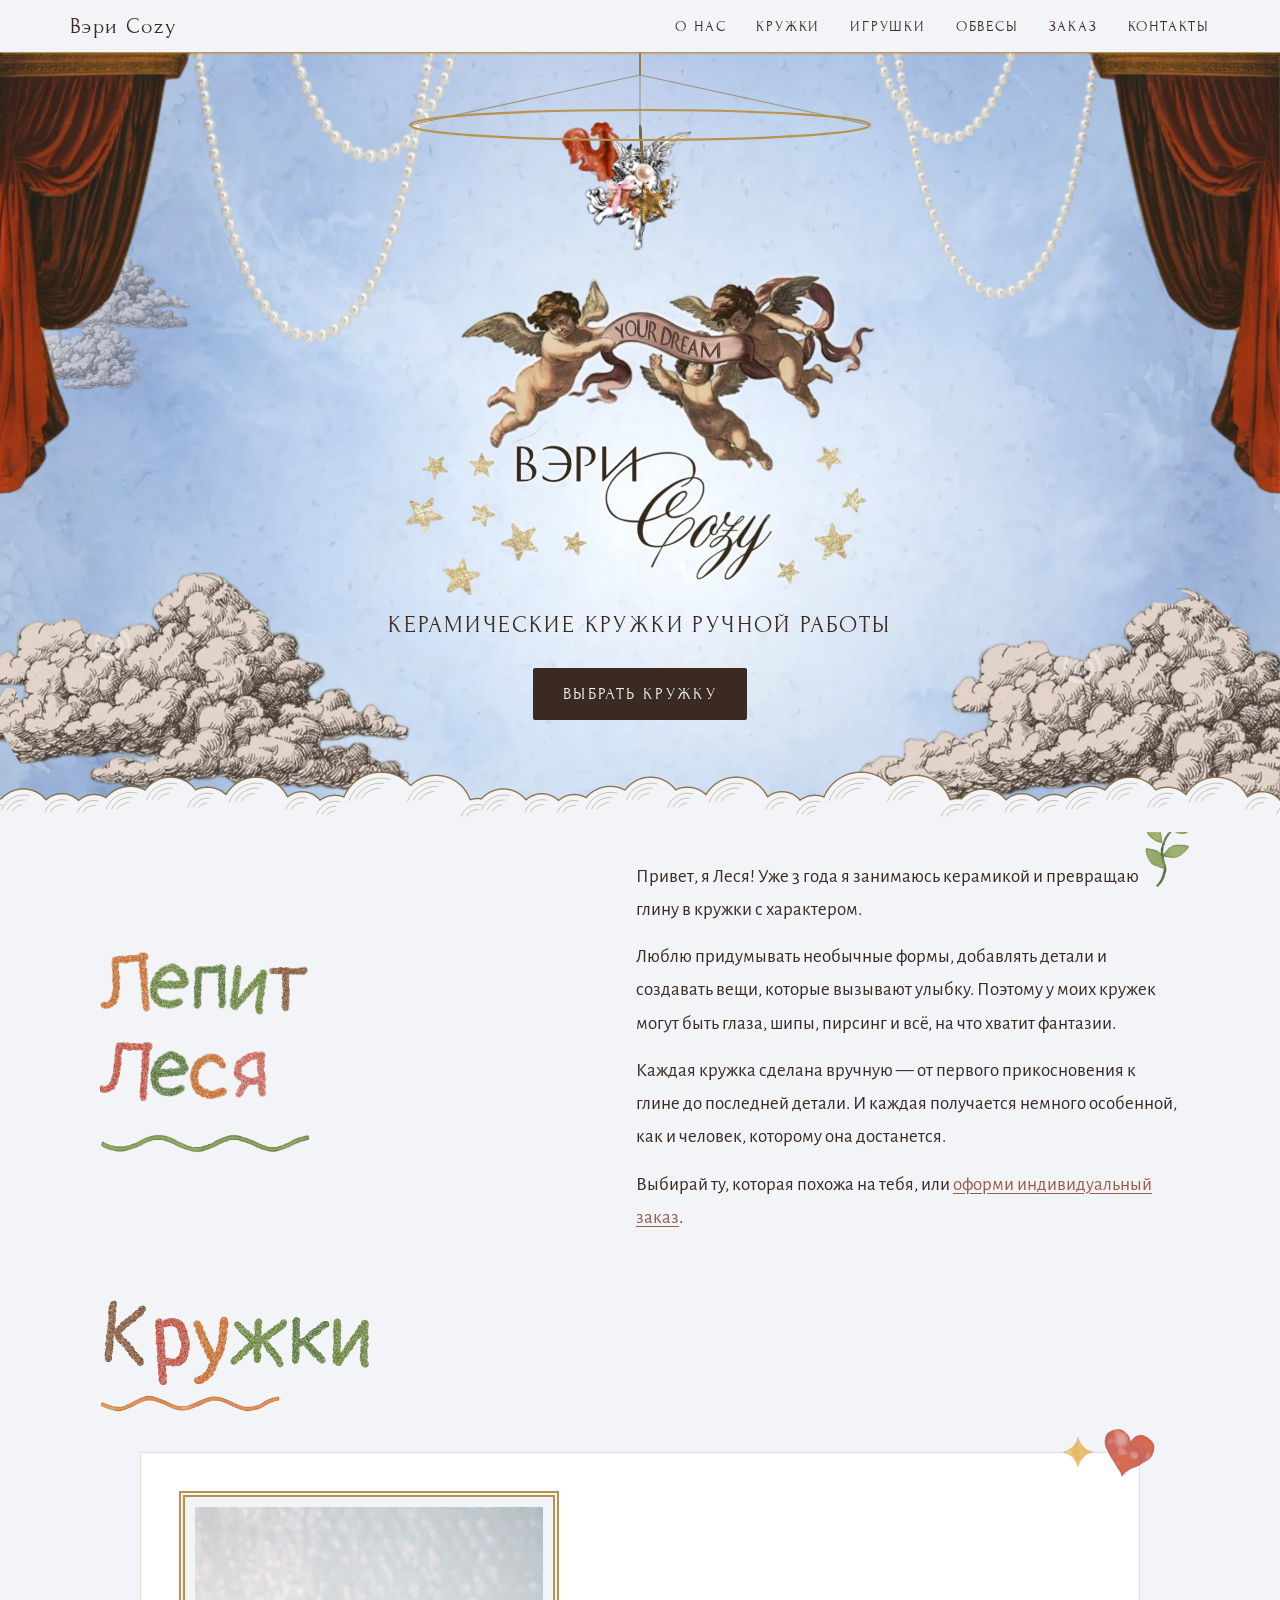
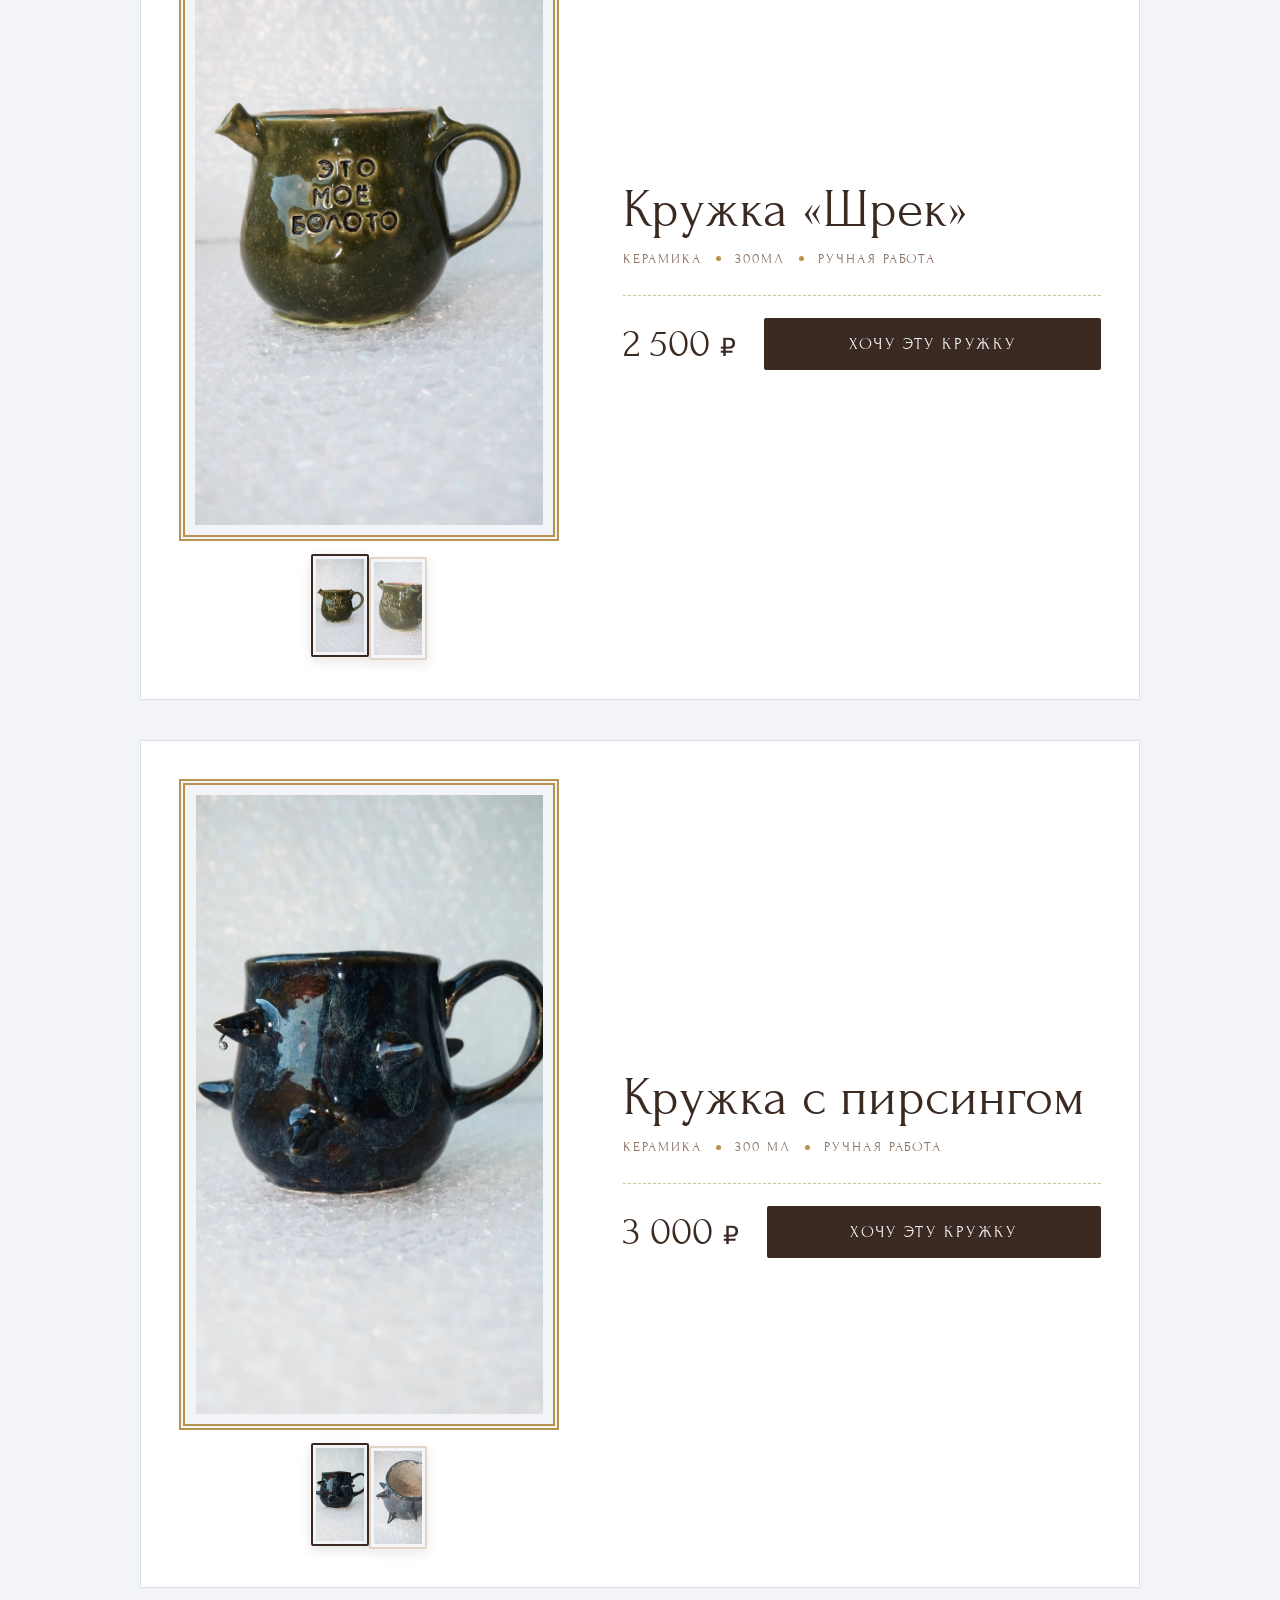
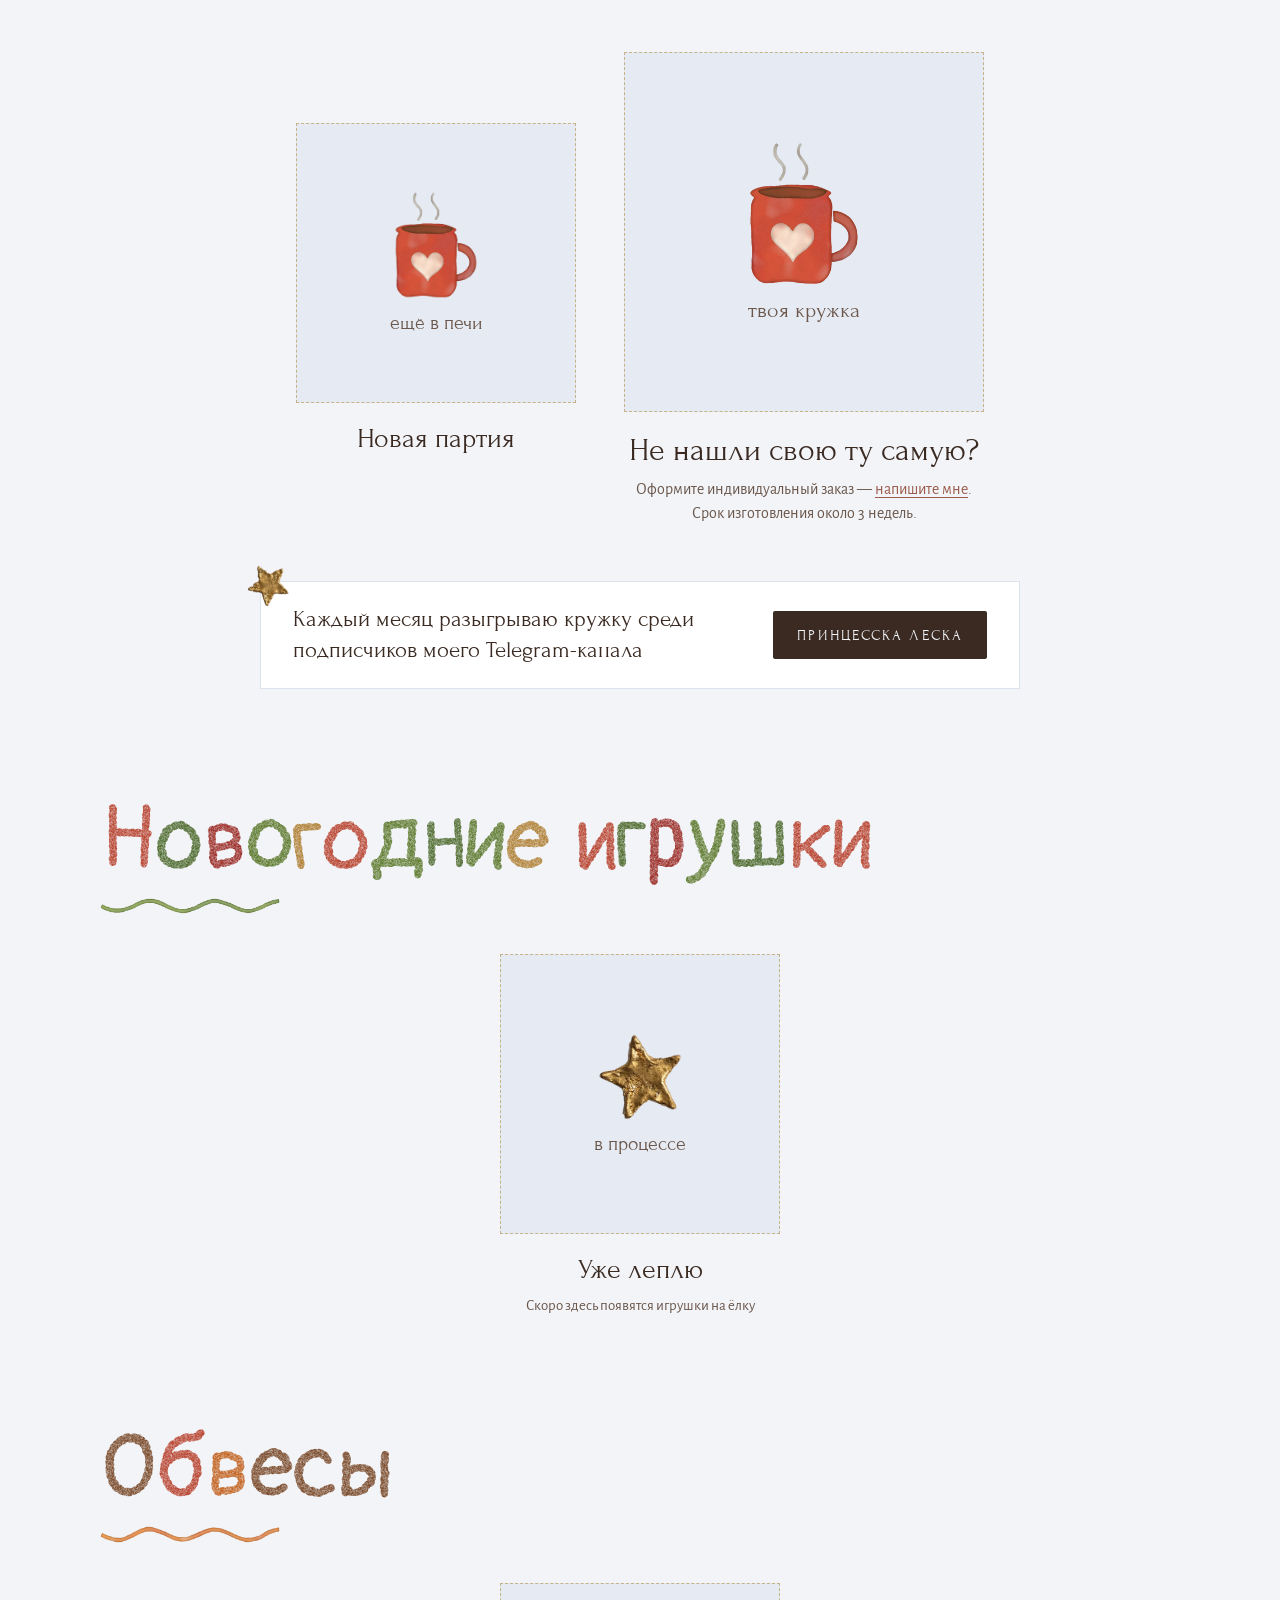
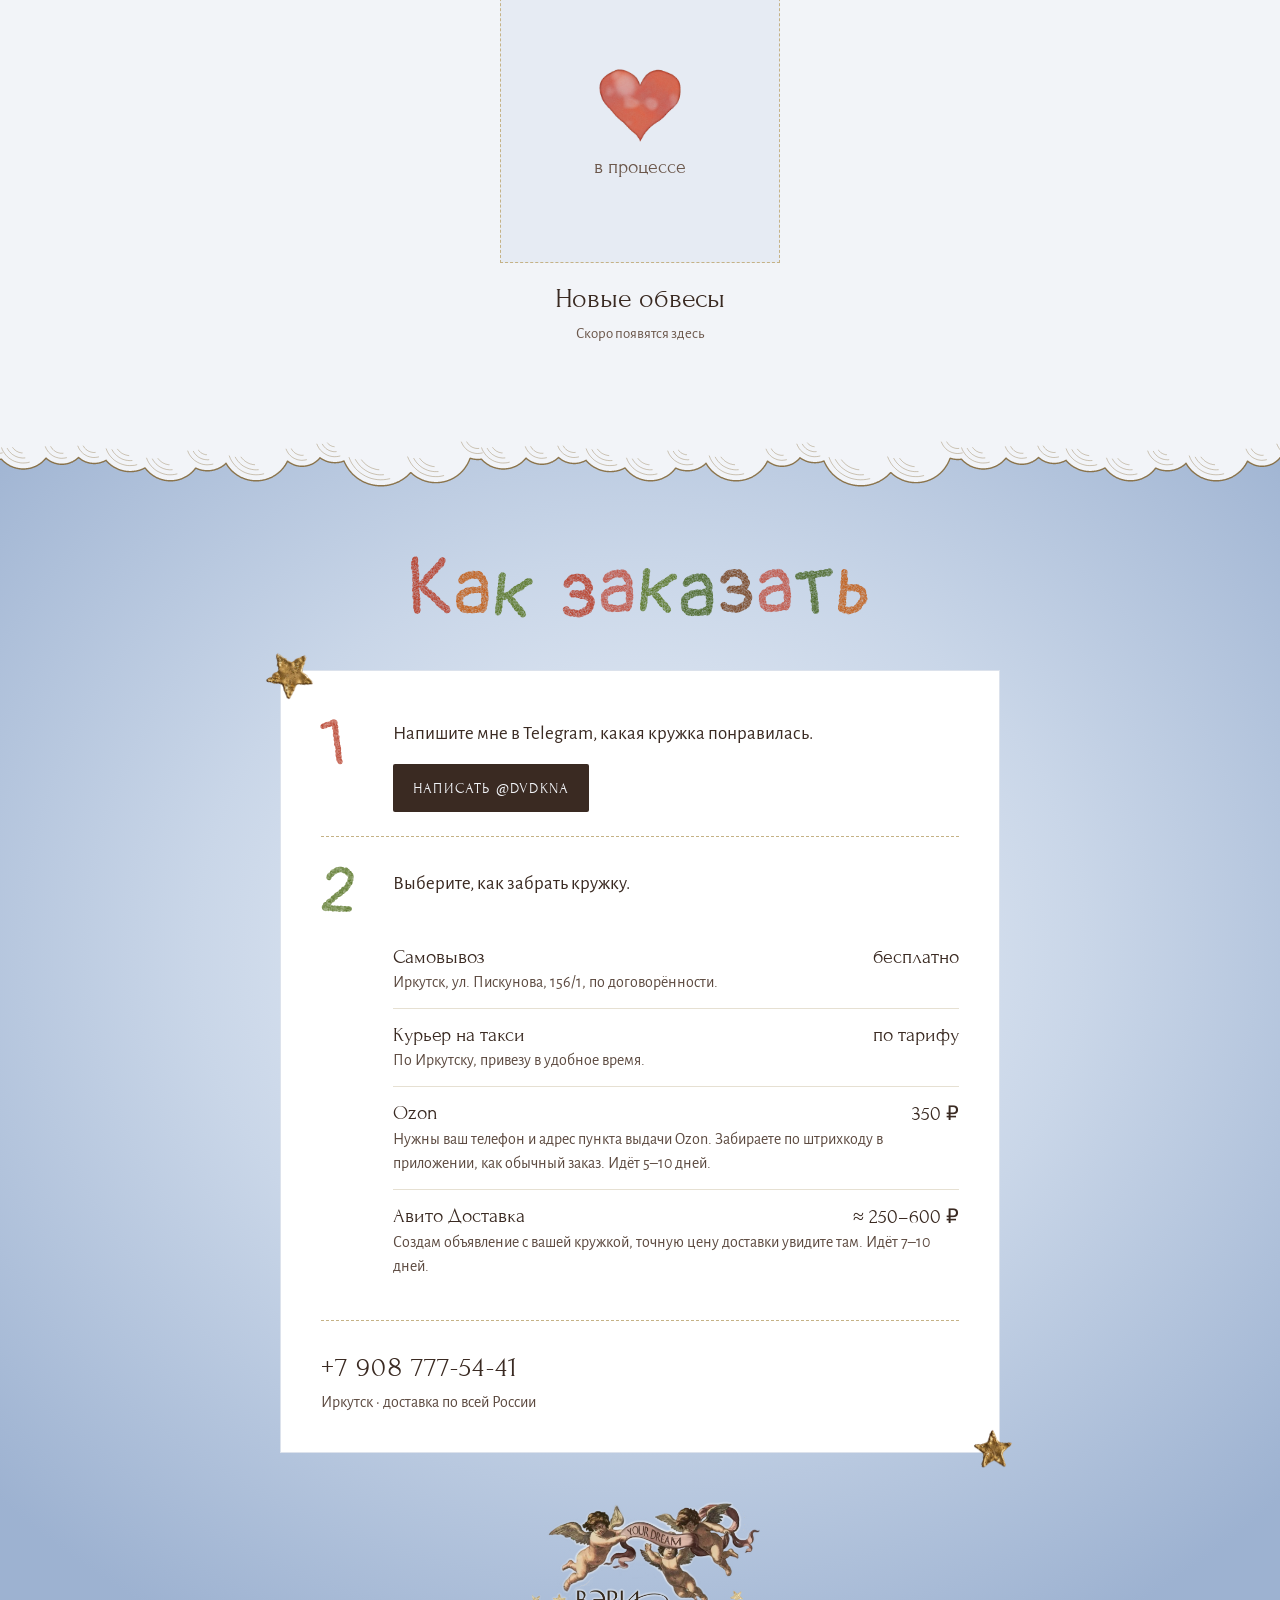
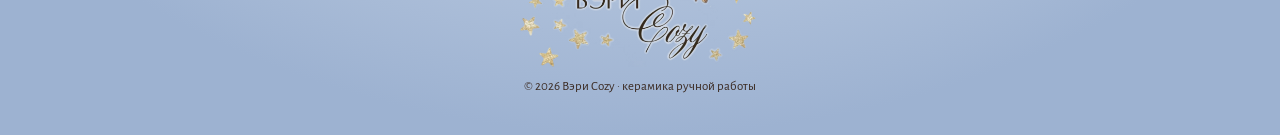
==== commit 4bf5dfdb: "Окошко «в процессе» прячется, когда в разделе есть работы; убрано «[когда появится]» Co-Authored-By:" ====
--- a/index.html
+++ b/index.html
@@ -171,7 +171,6 @@
         </div>
         <div class="duo-text">
           <h3 class="duo-title">Новая партия</h3>
-          <p class="duo-sub">[когда появится]</p>
         </div>
       </article>
       <a class="duo-card duo-custom" href="https://t.me/dvdkna" target="_blank" rel="noopener" data-msg="Здравствуйте! Хочу индивидуальную кружку.">
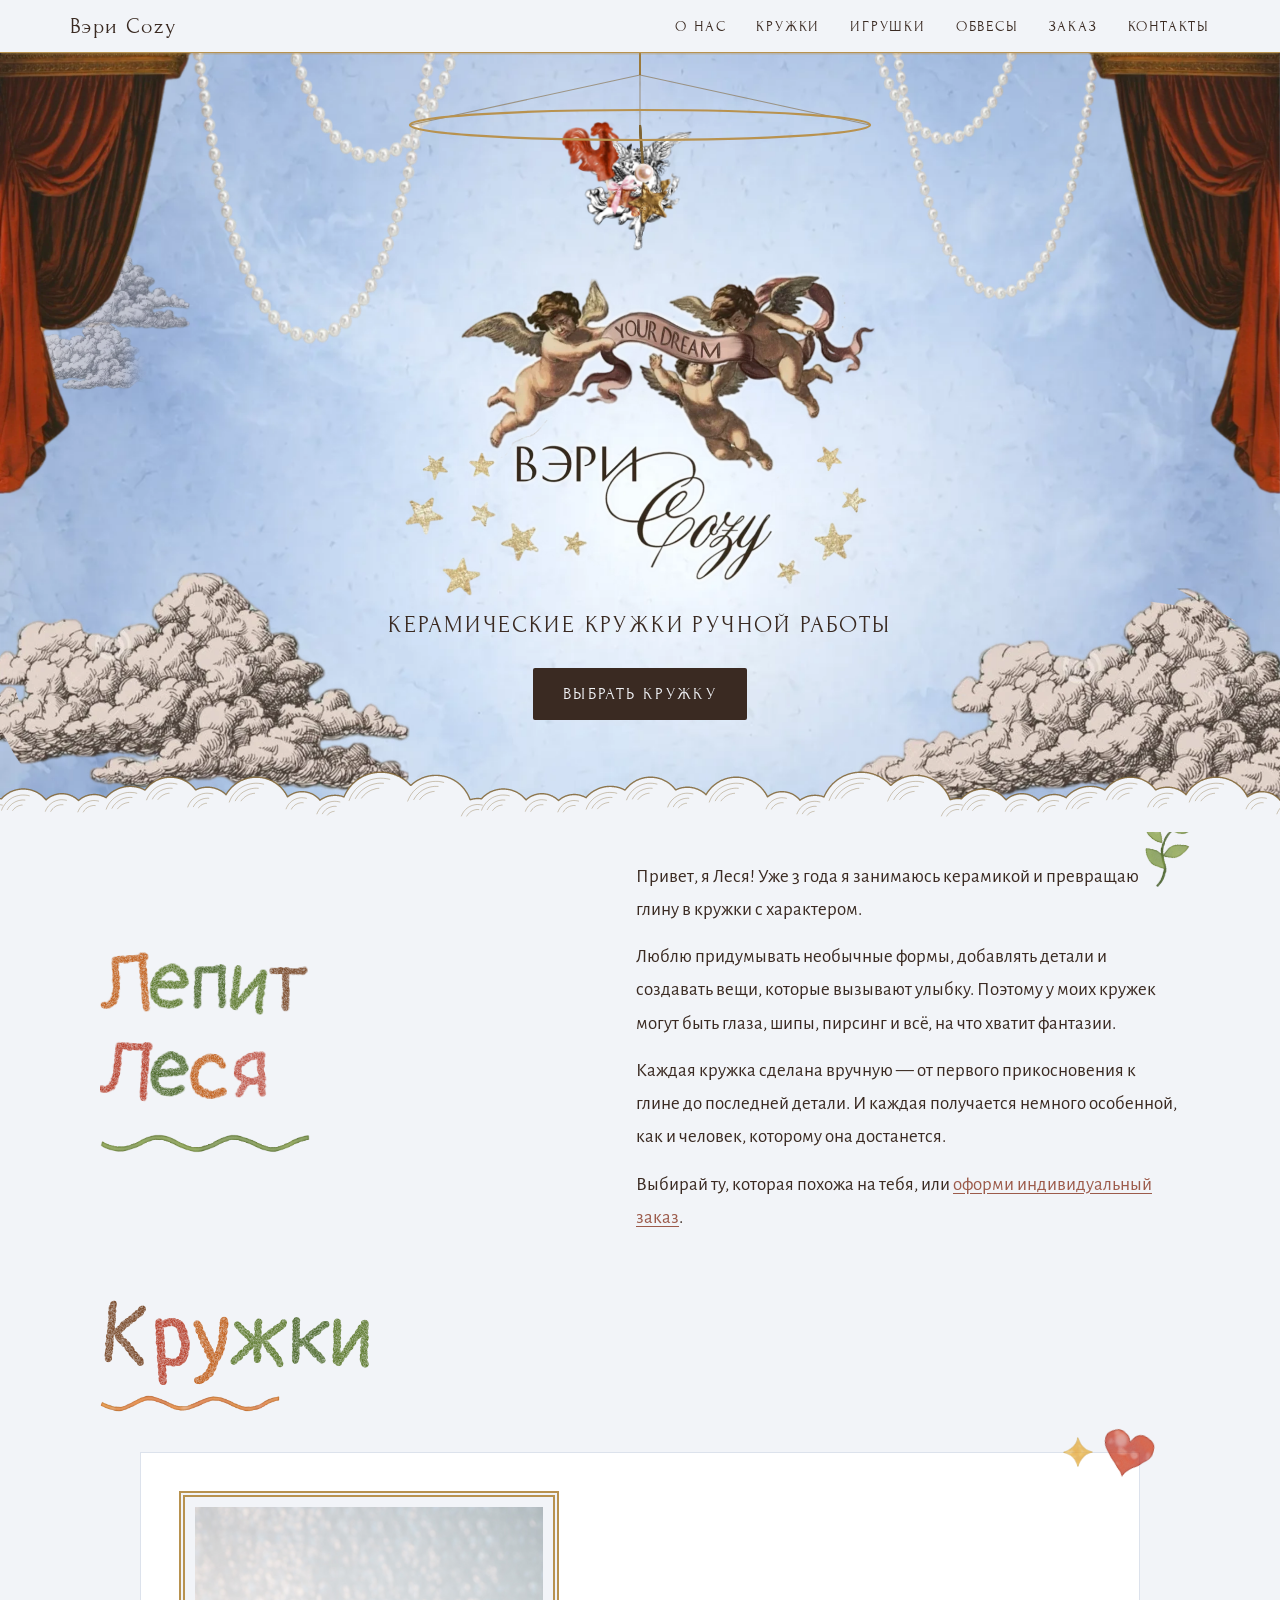
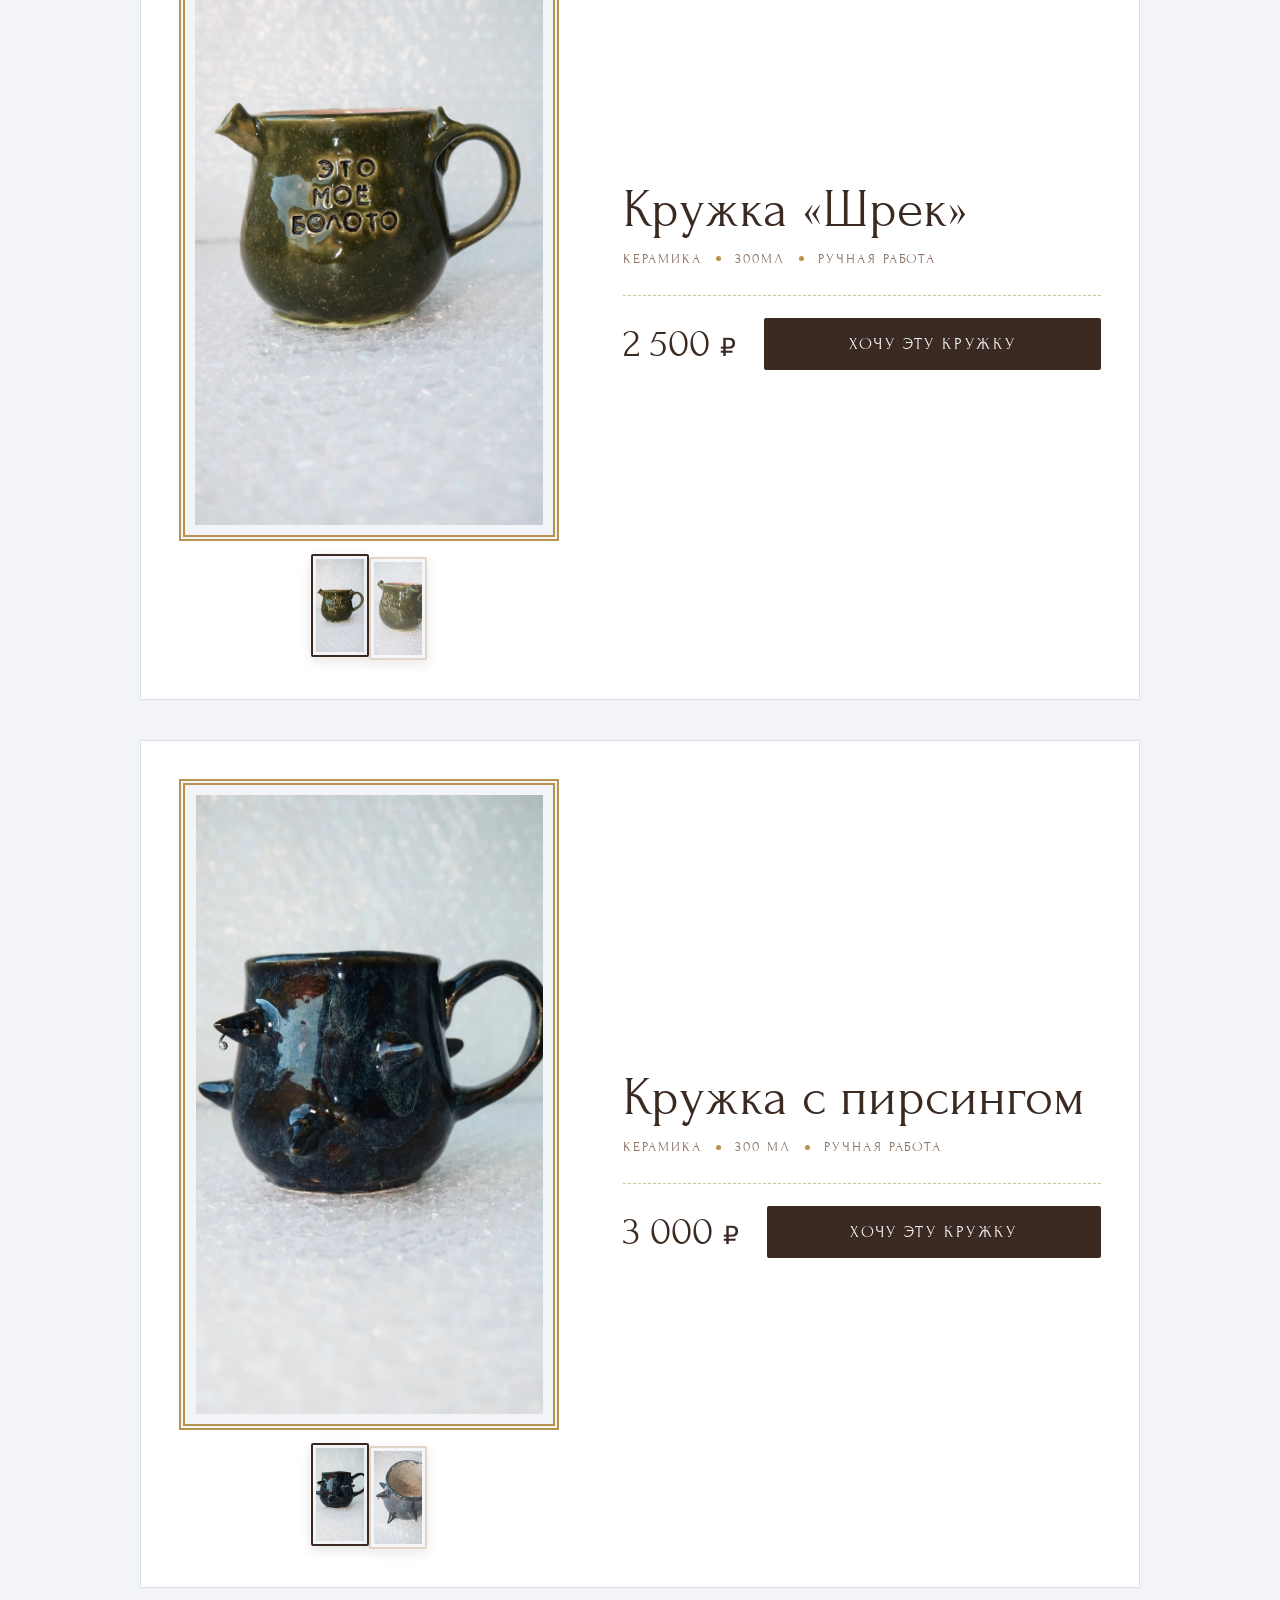
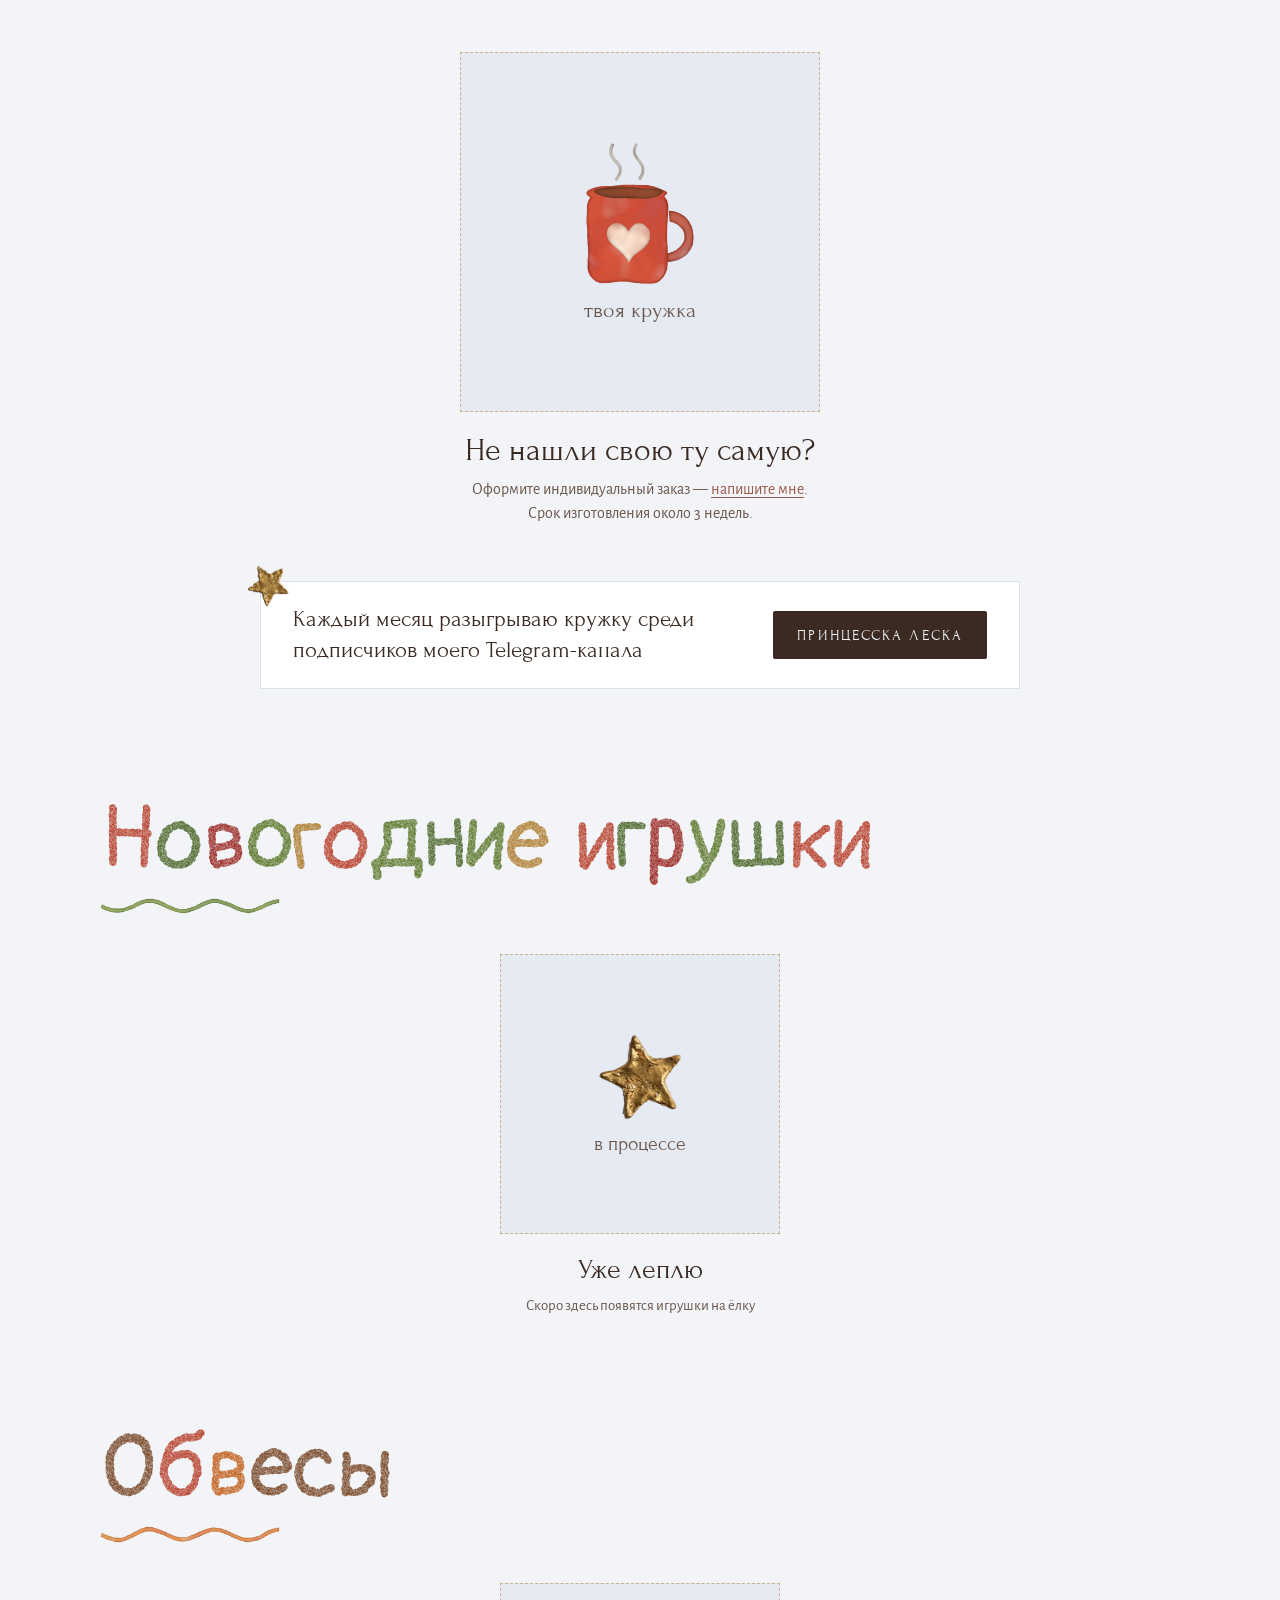
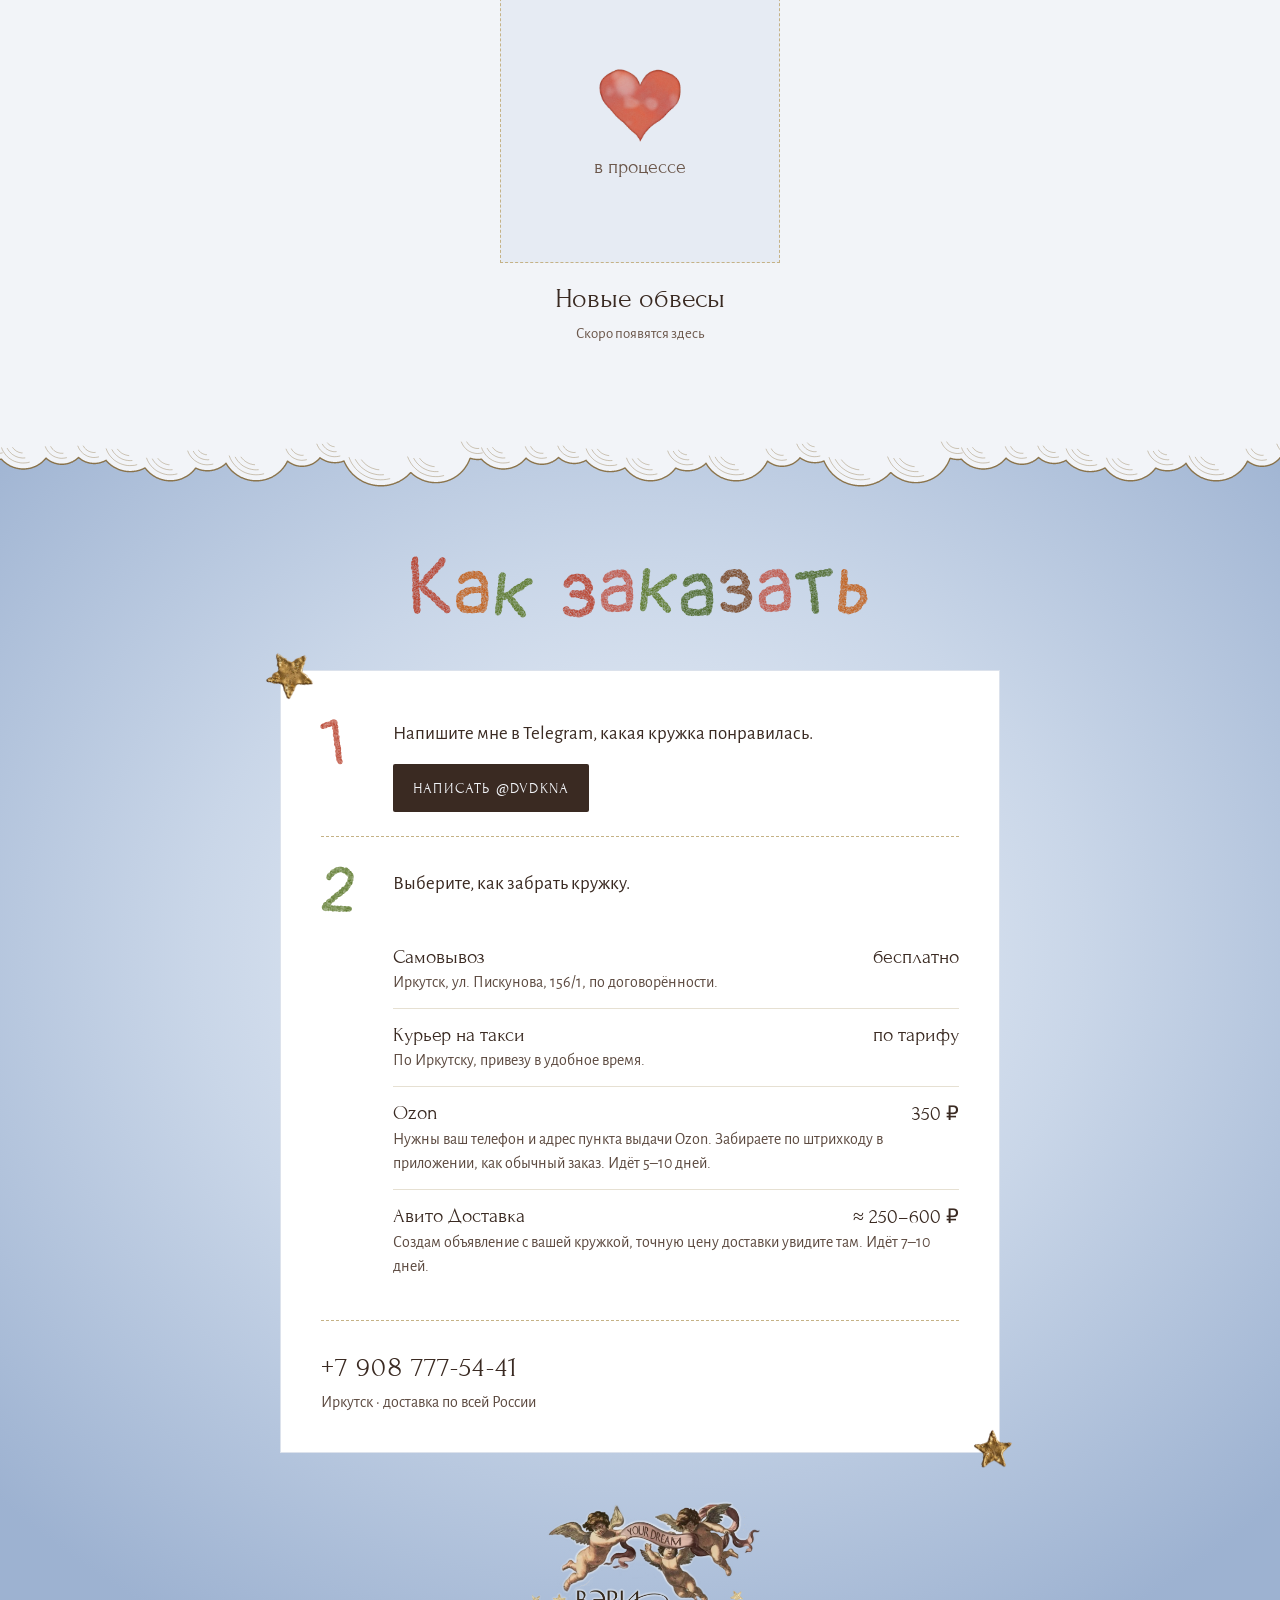
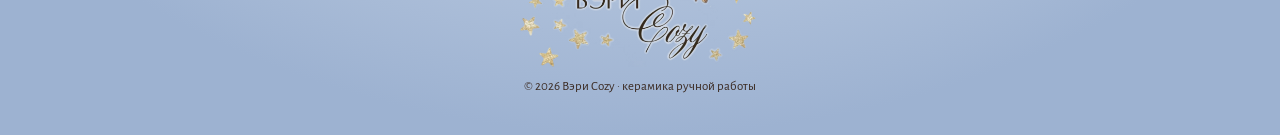
==== commit 008da2e9: "«Новая партия — ещё в печи» показывается, только когда кружек нет Co-Authored-By: Claude Opus 5.5 <n" ====
--- a/index.html
+++ b/index.html
@@ -163,8 +163,8 @@
         </div>
       </div>
     </article>
-    <div class="duo">
-      <article class="duo-card">
+    <div class="duo solo">
+      <article class="duo-card" data-p="soon" style="display: none;">
         <div class="duo-frame">
           <img decoding="async" class="twinkle" src="assets/mug-drawing.webp" alt="" aria-hidden="true">
           <span class="duo-tag">ещё в печи</span>
--- a/style.css
+++ b/style.css
@@ -72,6 +72,7 @@
 .shelf-head{margin-bottom:40px}
 .shelf [data-p=card]+[data-p=card]{margin-top:40px!important}
 .duo-one{grid-template-columns:minmax(0,280px)}
+.duo.solo{grid-template-columns:minmax(0,360px)}
 .shelf [data-p=list]:empty+.duo-one{margin-top:0}
 .sticker{position:absolute;pointer-events:none;user-select:none;height:auto}
 .btn{display:inline-flex;align-items:center;min-height:52px;padding:0 30px;font-family:'Forum',Georgia,serif;font-size:17px;letter-spacing:.14em;text-transform:uppercase;text-decoration:none;border-radius:2px;transition:transform .25s ease,box-shadow .25s ease}
@@ -122,7 +123,7 @@
 .cloud-l{bottom:120px;opacity:.9}.cloud-r{bottom:60px;opacity:.9}
 .sticker-hide-sm{display:none}
 .ship{grid-column:1 / -1}
-.duo{grid-template-columns:1fr;gap:14px;margin-top:40px}
+.duo,.duo.solo{grid-template-columns:1fr;gap:14px;margin-top:40px}
 .duo-custom{padding:16px}
 .duo-custom .duo-frame{width:132px}
 .duo-custom .duo-frame img{width:66px}
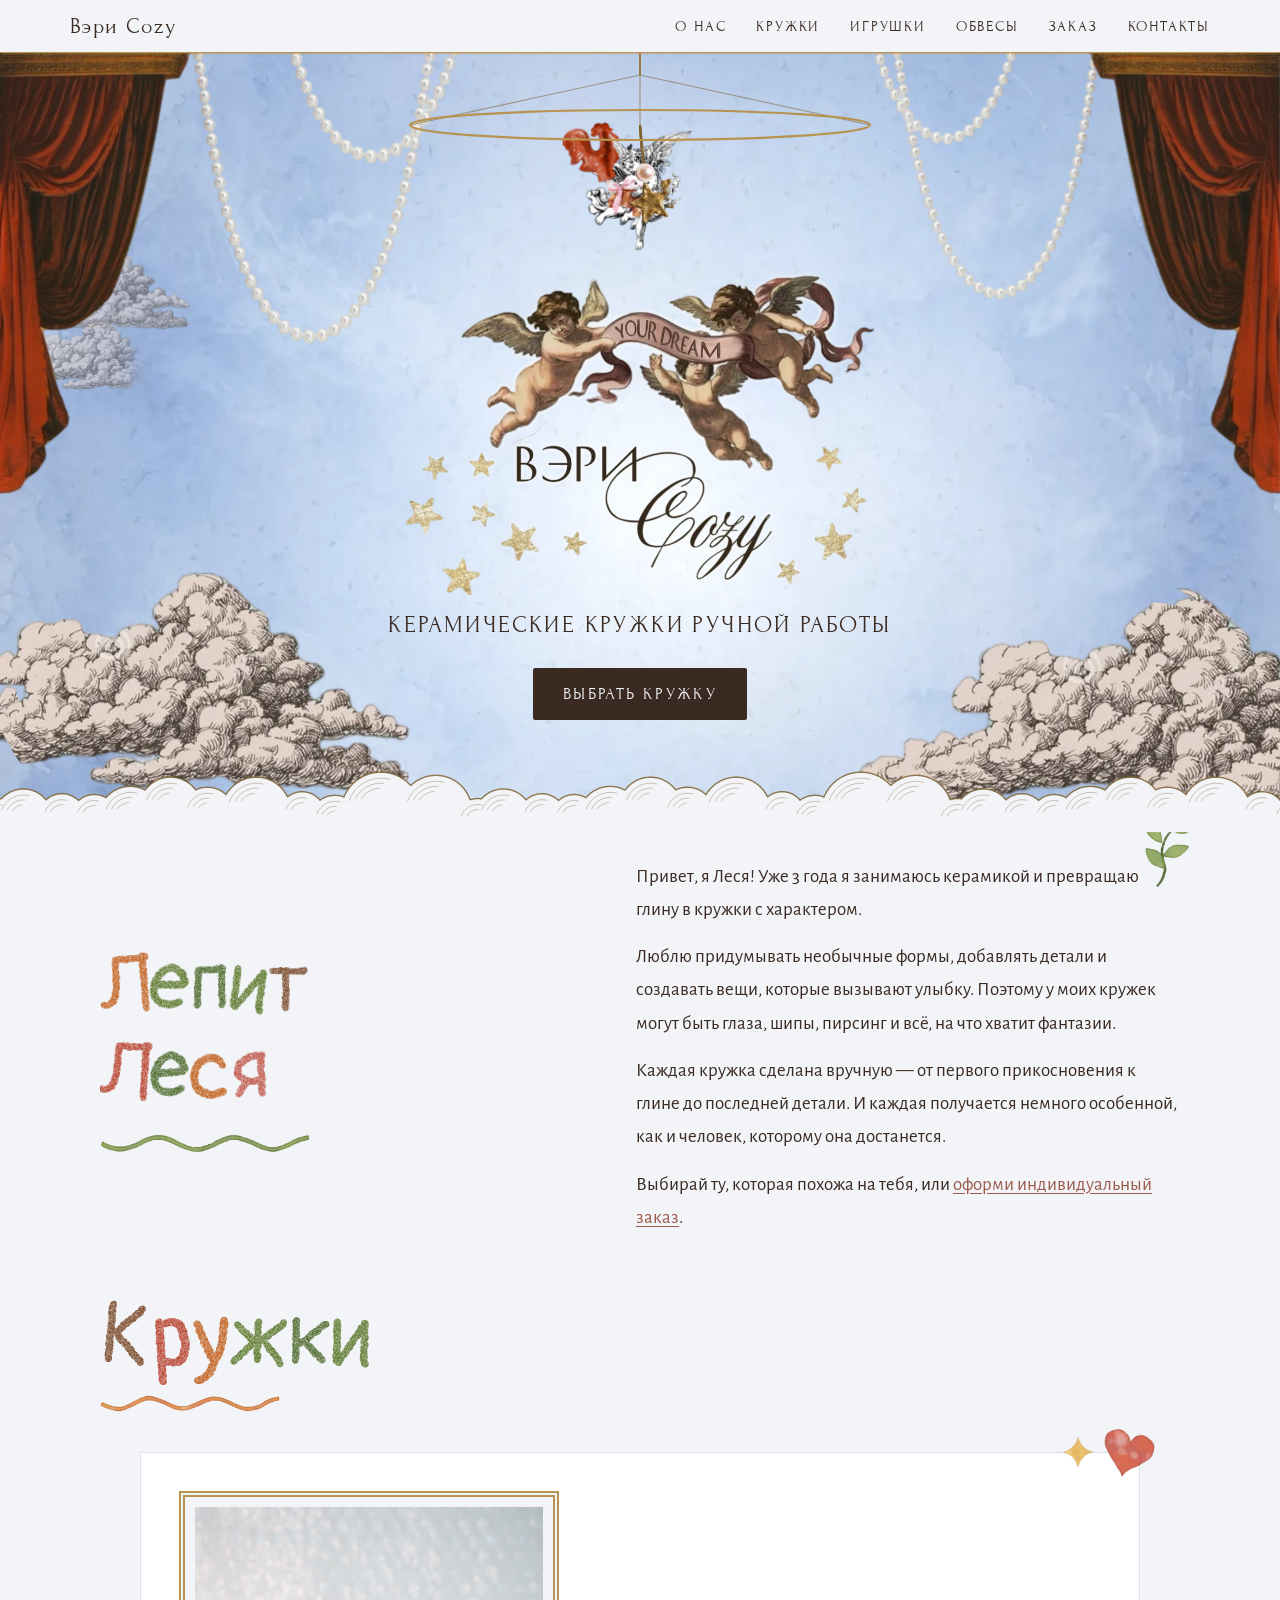
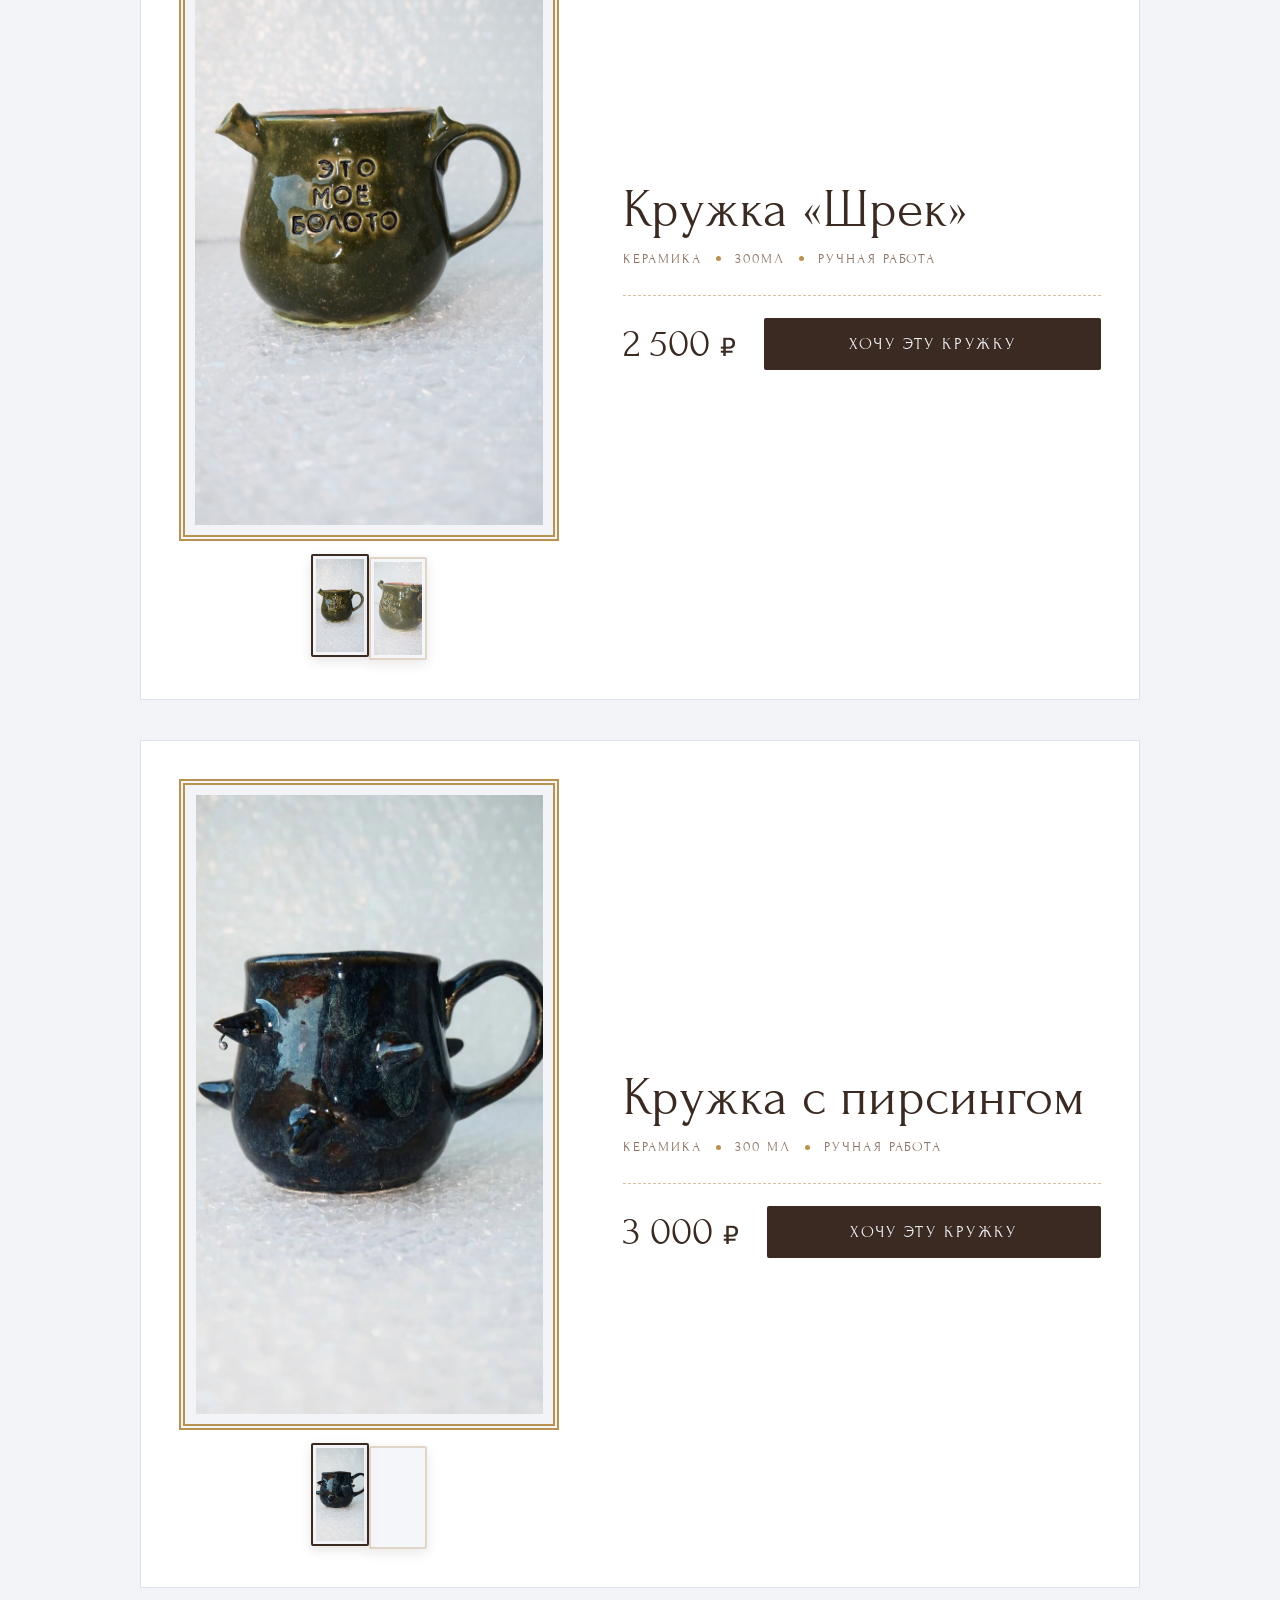
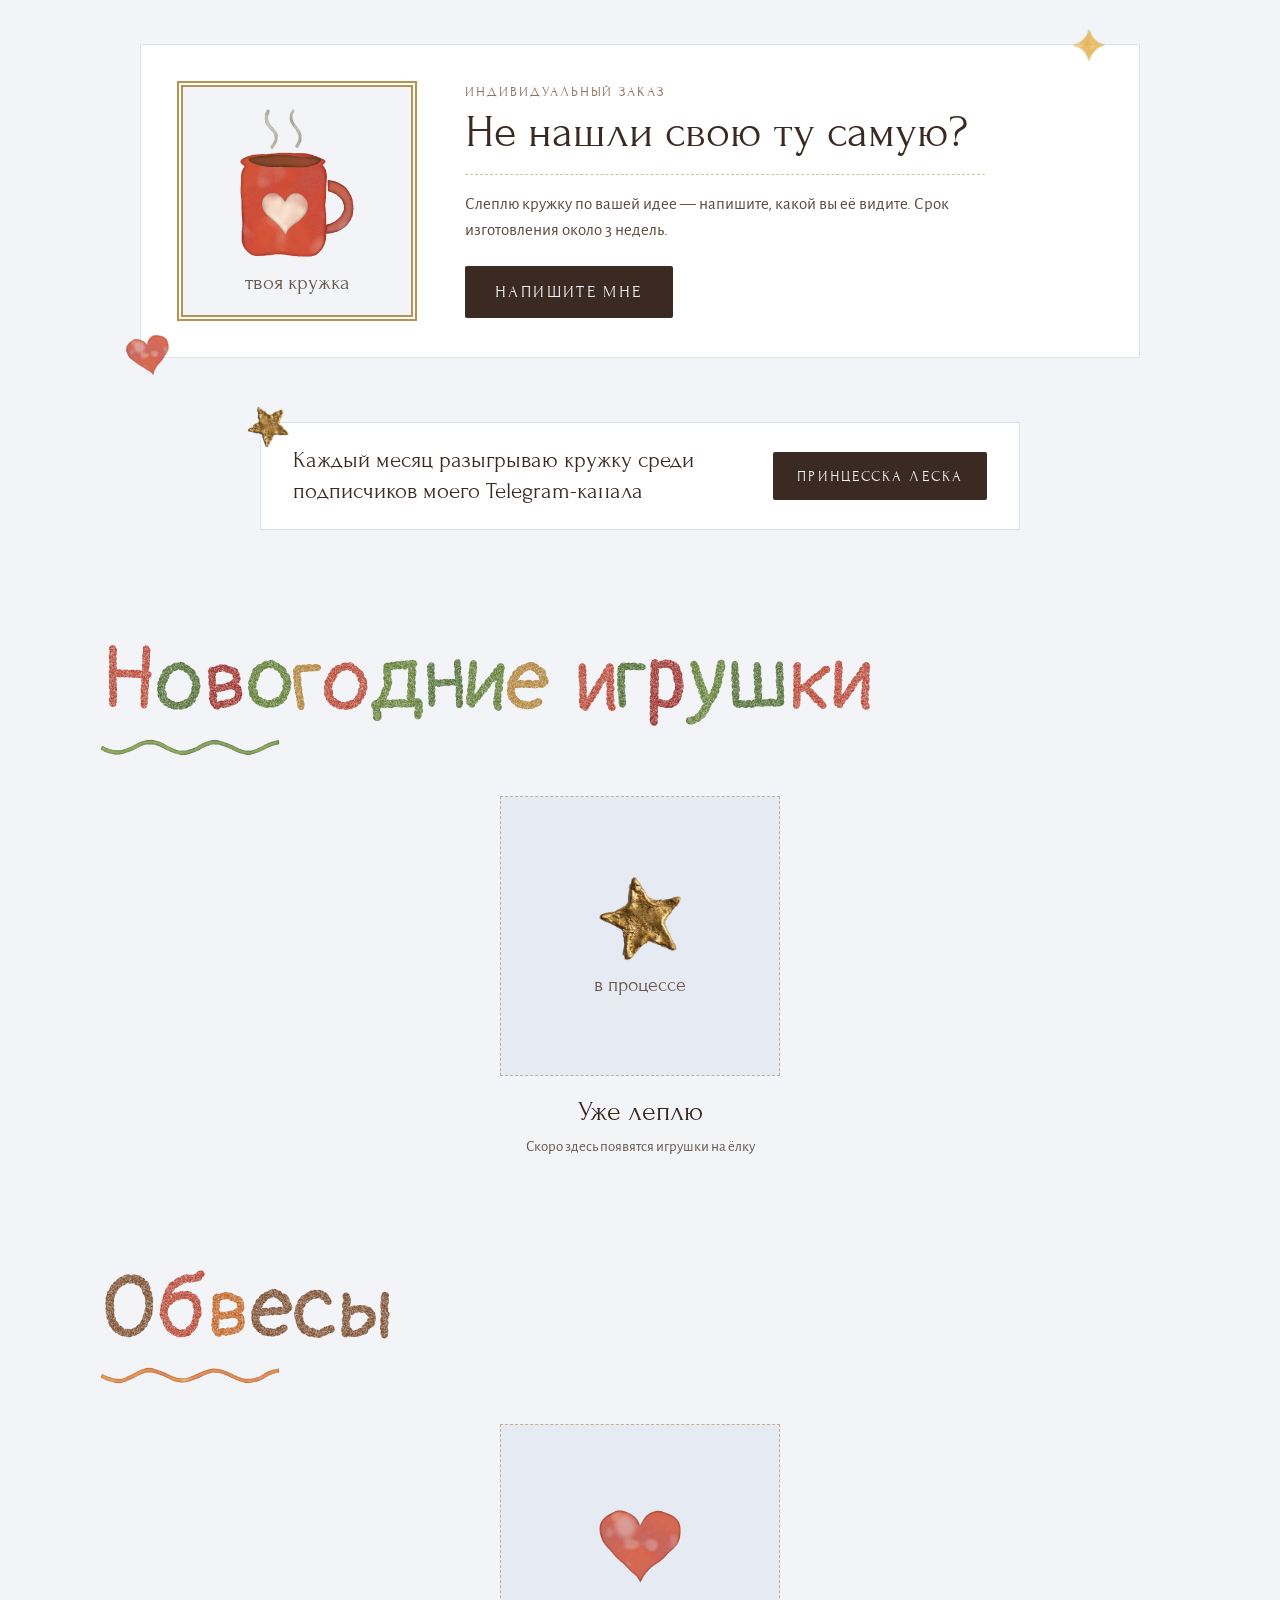
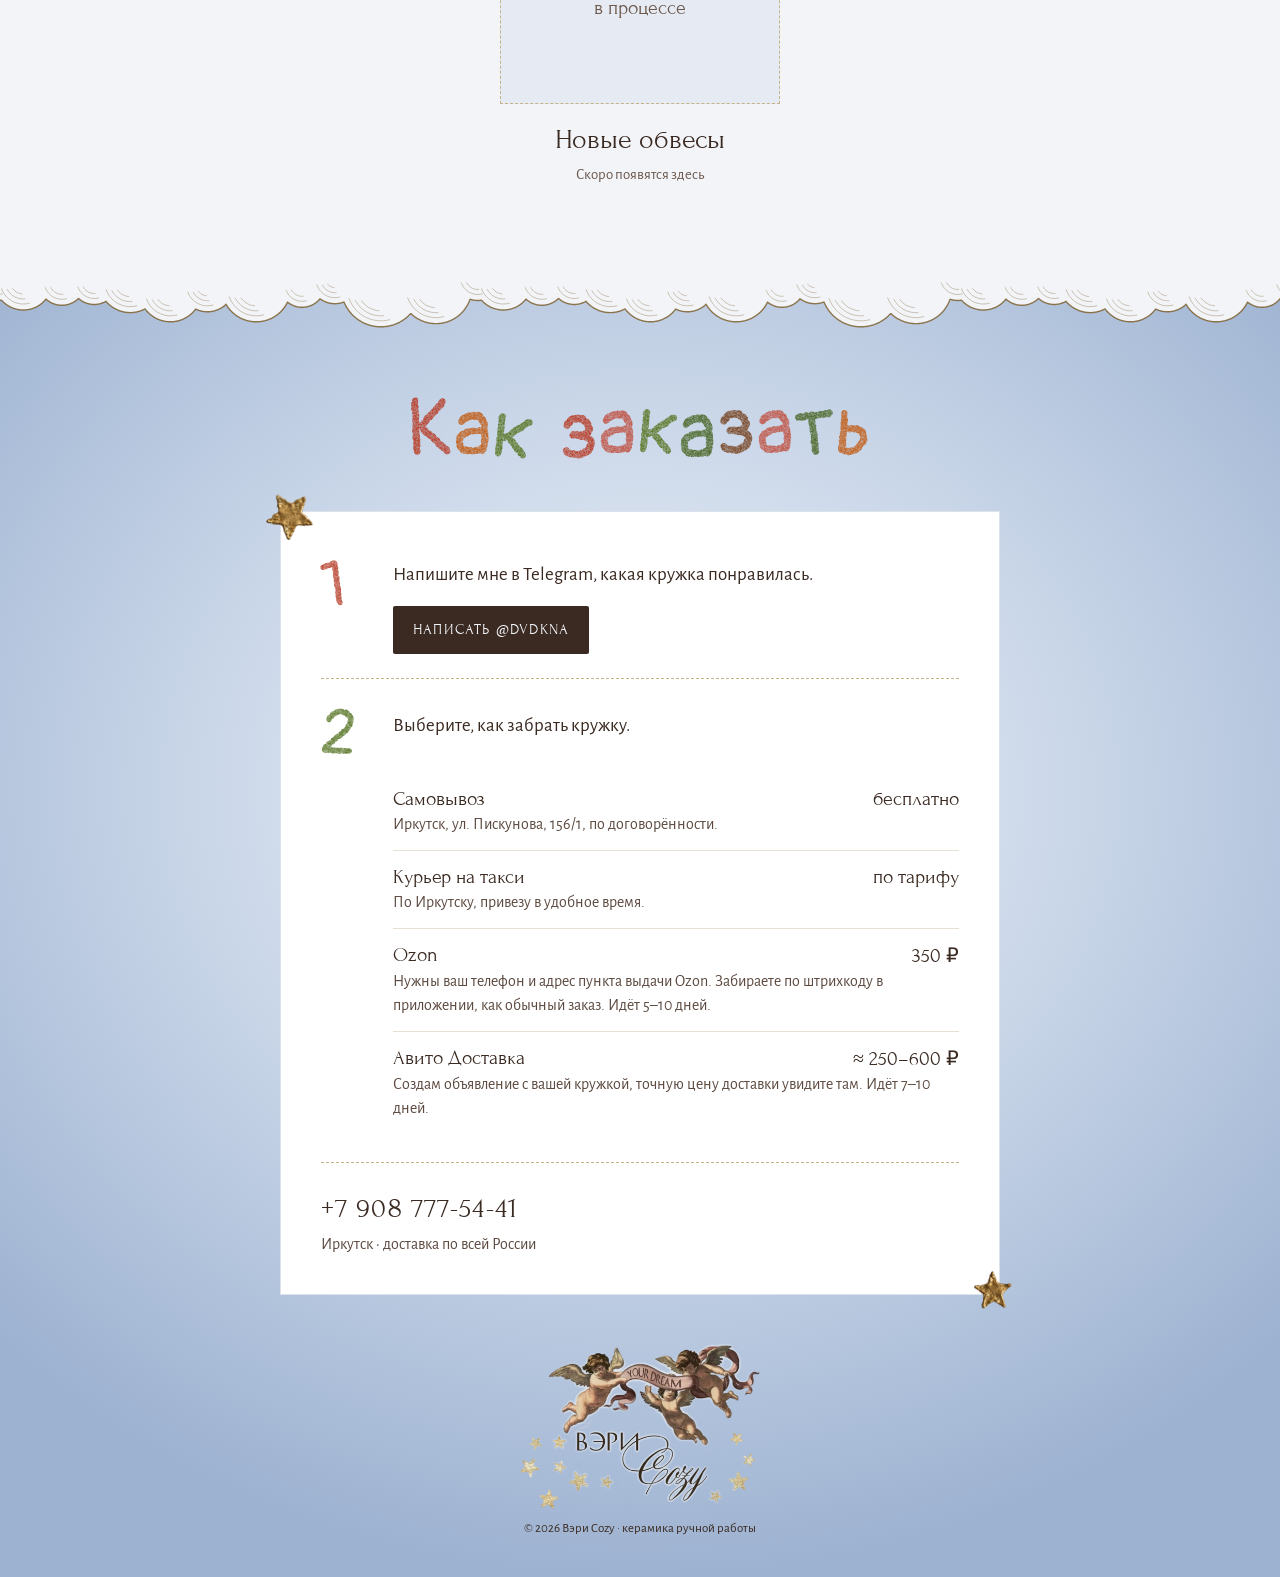
==== commit 56a18cd4: "Индивидуальный заказ — широкая прямоугольная карточка с кнопкой «Напишите мне» Co-Authored-By: Claud" ====
--- a/index.html
+++ b/index.html
@@ -163,8 +163,8 @@
         </div>
       </div>
     </article>
-    <div class="duo solo">
-      <article class="duo-card" data-p="soon" style="display: none;">
+    <div class="duo duo-one" data-p="soon-wrap" style="display: none;">
+      <article class="duo-card" data-p="soon">
         <div class="duo-frame">
           <img decoding="async" class="twinkle" src="assets/mug-drawing.webp" alt="" aria-hidden="true">
           <span class="duo-tag">ещё в печи</span>
@@ -173,18 +173,22 @@
           <h3 class="duo-title">Новая партия</h3>
         </div>
       </article>
-      <a class="duo-card duo-custom" href="https://t.me/dvdkna" target="_blank" rel="noopener" data-msg="Здравствуйте! Хочу индивидуальную кружку.">
-        <span class="duo-frame">
-          <img decoding="async" src="assets/mug-drawing.webp" alt="" aria-hidden="true">
-          <span class="duo-tag">твоя кружка</span>
-        </span>
-        <span class="duo-text">
-          <span class="duo-title">Не нашли свою ту самую?</span>
-          <span class="duo-sub">Оформите индивидуальный заказ — <span class="duo-link">напишите мне</span>.<br>Срок изготовления около 3 недель.</span>
-        </span>
-      </a>
-    </div>
-    <aside style="position: relative; max-width: 760px; margin: 56px auto 0px; background: rgb(255, 255, 255); border: 1px solid rgb(220, 226, 236); padding: 22px clamp(18px, 3.5vw, 32px); box-sizing: border-box; display: flex; flex-wrap: wrap; align-items: center; justify-content: space-between; gap: 16px 28px;">
+    </div>
+    <a class="custom-card" href="https://t.me/dvdkna" target="_blank" rel="noopener" data-msg="Здравствуйте! Хочу индивидуальную кружку.">
+      <img decoding="async" class="sticker twinkle" src="assets/sparkle.webp" alt="" aria-hidden="true" style="width: 32px; right: 34px; top: -16px;">
+      <img decoding="async" class="sticker" src="assets/heart-red.webp" alt="" aria-hidden="true" style="width: 44px; left: -14px; bottom: -18px; transform: rotate(-12deg);">
+      <span class="custom-frame">
+        <img decoding="async" src="assets/mug-drawing.webp" alt="" aria-hidden="true">
+        <span class="duo-tag">твоя кружка</span>
+      </span>
+      <span class="custom-head">
+        <span class="custom-kicker">индивидуальный заказ</span>
+        <span class="custom-title">Не нашли свою ту самую?</span>
+      </span>
+      <span class="custom-sub">Слеплю кружку по вашей идее — напишите, какой вы её видите. Срок изготовления около 3 недель.</span>
+      <span class="btn custom-btn">Напишите мне</span>
+    </a>
+    <aside style="position: relative; max-width: 760px; margin: 64px auto 0px; background: rgb(255, 255, 255); border: 1px solid rgb(220, 226, 236); padding: 22px clamp(18px, 3.5vw, 32px); box-sizing: border-box; display: flex; flex-wrap: wrap; align-items: center; justify-content: space-between; gap: 16px 28px;">
       <img decoding="async" class="sticker" src="assets/gold-star-1.webp" alt="" aria-hidden="true" style="width: 40px; left: -14px; top: -18px; transform: rotate(-12deg);">
       <p style="margin: 0px; flex: 1 1 320px; font-family: Forum, Georgia, serif; font-size: clamp(19px, 2.2vw, 23px); line-height: 1.35; color: rgb(58, 42, 34);">Каждый месяц разыгрываю кружку среди подписчиков моего Telegram-канала</p>
       <a class="btn" href="https://t.me/dvdknaleska" target="_blank" rel="noopener" style="flex: 0 0 auto; min-height: 48px; padding: 0px 24px; font-size: 15px; white-space: nowrap; background: rgb(58, 42, 34); color: rgb(242, 244, 248);">Принцесска Леска</a>
--- a/style.css
+++ b/style.css
@@ -55,10 +55,6 @@
 .ship{grid-column:2}
 /* Две карточки под кружкой: на ПК рядом, на телефоне компактными строками */
 .duo{display:grid;grid-template-columns:minmax(0,280px) minmax(0,360px);align-items:center;justify-content:center;gap:40px 48px;margin-top:64px}
-.duo-custom .duo-frame img{width:112px}
-.duo-custom .duo-tag{font-size:22px}
-.duo-custom .duo-title{font-size:32px}
-.duo-custom .duo-sub{font-size:16px}
 .duo-card{display:flex;flex-direction:column;align-items:center;text-align:center;color:#3A2A22;text-decoration:none}
 .duo-frame{width:100%;aspect-ratio:1 / 1;border:1.5px dashed #C5B286;box-sizing:border-box;background:#E6EBF3;display:flex;flex-direction:column;align-items:center;justify-content:center;gap:12px}
 .duo-frame img{width:84px;height:auto}
@@ -72,7 +68,17 @@
 .shelf-head{margin-bottom:40px}
 .shelf [data-p=card]+[data-p=card]{margin-top:40px!important}
 .duo-one{grid-template-columns:minmax(0,280px)}
-.duo.solo{grid-template-columns:minmax(0,360px)}
+.custom-card{position:relative;display:grid;grid-template-columns:240px minmax(0,1fr);grid-template-rows:auto auto auto;column-gap:48px;align-items:center;max-width:1000px;margin:56px auto 0;padding:clamp(18px,3vw,36px);box-sizing:border-box;background:#FFFFFF;border:1px solid #DCE2EC;color:#3A2A22;text-decoration:none}
+.custom-frame{grid-row:1 / span 3;width:100%;aspect-ratio:1 / 1;box-sizing:border-box;padding:10px;border:6px double #B8924F;background:#F2F4F8;display:flex;flex-direction:column;align-items:center;justify-content:center;gap:12px;background-clip:padding-box}
+.custom-frame img{width:118px;height:auto;transition:transform .35s ease}
+.custom-frame .duo-tag{font-size:21px}
+.custom-head{display:flex;flex-direction:column;align-self:end}
+.custom-kicker{font-family:'Forum',Georgia,serif;font-size:14px;letter-spacing:.14em;text-transform:uppercase;color:#8A7263}
+.custom-title{margin-top:8px;font-family:'Forum',Georgia,serif;font-size:clamp(32px,3.8vw,46px);line-height:1.05}
+.custom-sub{margin-top:16px;padding-top:16px;border-top:1.5px dashed #CFC3A3;font-size:17px;line-height:1.5;color:#5C4A40;max-width:520px}
+.custom-btn{align-self:start;justify-self:start;margin-top:22px;background:#3A2A22;color:#F2F4F8}
+.custom-card:hover .custom-frame img{transform:rotate(-6deg) translateY(-3px)}
+.custom-card:hover .custom-btn{opacity:.88}
 .shelf [data-p=list]:empty+.duo-one{margin-top:0}
 .sticker{position:absolute;pointer-events:none;user-select:none;height:auto}
 .btn{display:inline-flex;align-items:center;min-height:52px;padding:0 30px;font-family:'Forum',Georgia,serif;font-size:17px;letter-spacing:.14em;text-transform:uppercase;text-decoration:none;border-radius:2px;transition:transform .25s ease,box-shadow .25s ease}
@@ -123,13 +129,16 @@
 .cloud-l{bottom:120px;opacity:.9}.cloud-r{bottom:60px;opacity:.9}
 .sticker-hide-sm{display:none}
 .ship{grid-column:1 / -1}
-.duo,.duo.solo{grid-template-columns:1fr;gap:14px;margin-top:40px}
-.duo-custom{padding:16px}
-.duo-custom .duo-frame{width:132px}
-.duo-custom .duo-frame img{width:66px}
-.duo-custom .duo-tag{font-size:14px}
-.duo-custom .duo-title{font-size:25px}
-.duo-custom .duo-sub{font-size:15px}
+.duo{grid-template-columns:1fr;gap:14px;margin-top:40px}
+.custom-card{grid-template-columns:104px minmax(0,1fr);grid-template-rows:auto;column-gap:16px;margin-top:40px;padding:16px}
+.custom-frame{grid-row:auto;padding:4px;border-width:4px;gap:4px}
+.custom-frame img{width:54px}
+.custom-frame .duo-tag{font-size:13px}
+.custom-head{align-self:center}
+.custom-kicker{font-size:11px;letter-spacing:.1em}
+.custom-title{margin-top:4px;font-size:25px}
+.custom-sub{grid-column:1 / -1;margin-top:14px;padding-top:12px;font-size:15px}
+.custom-btn{grid-column:1 / -1;justify-self:stretch;justify-content:center;margin-top:16px;font-size:15px}
 .duo-card{flex-direction:row;align-items:center;text-align:left;gap:16px;background:#FFFFFF;border:1px solid #DCE2EC;padding:12px}
 .duo-frame{width:104px;flex:none;gap:4px}
 .duo-frame img{width:52px}
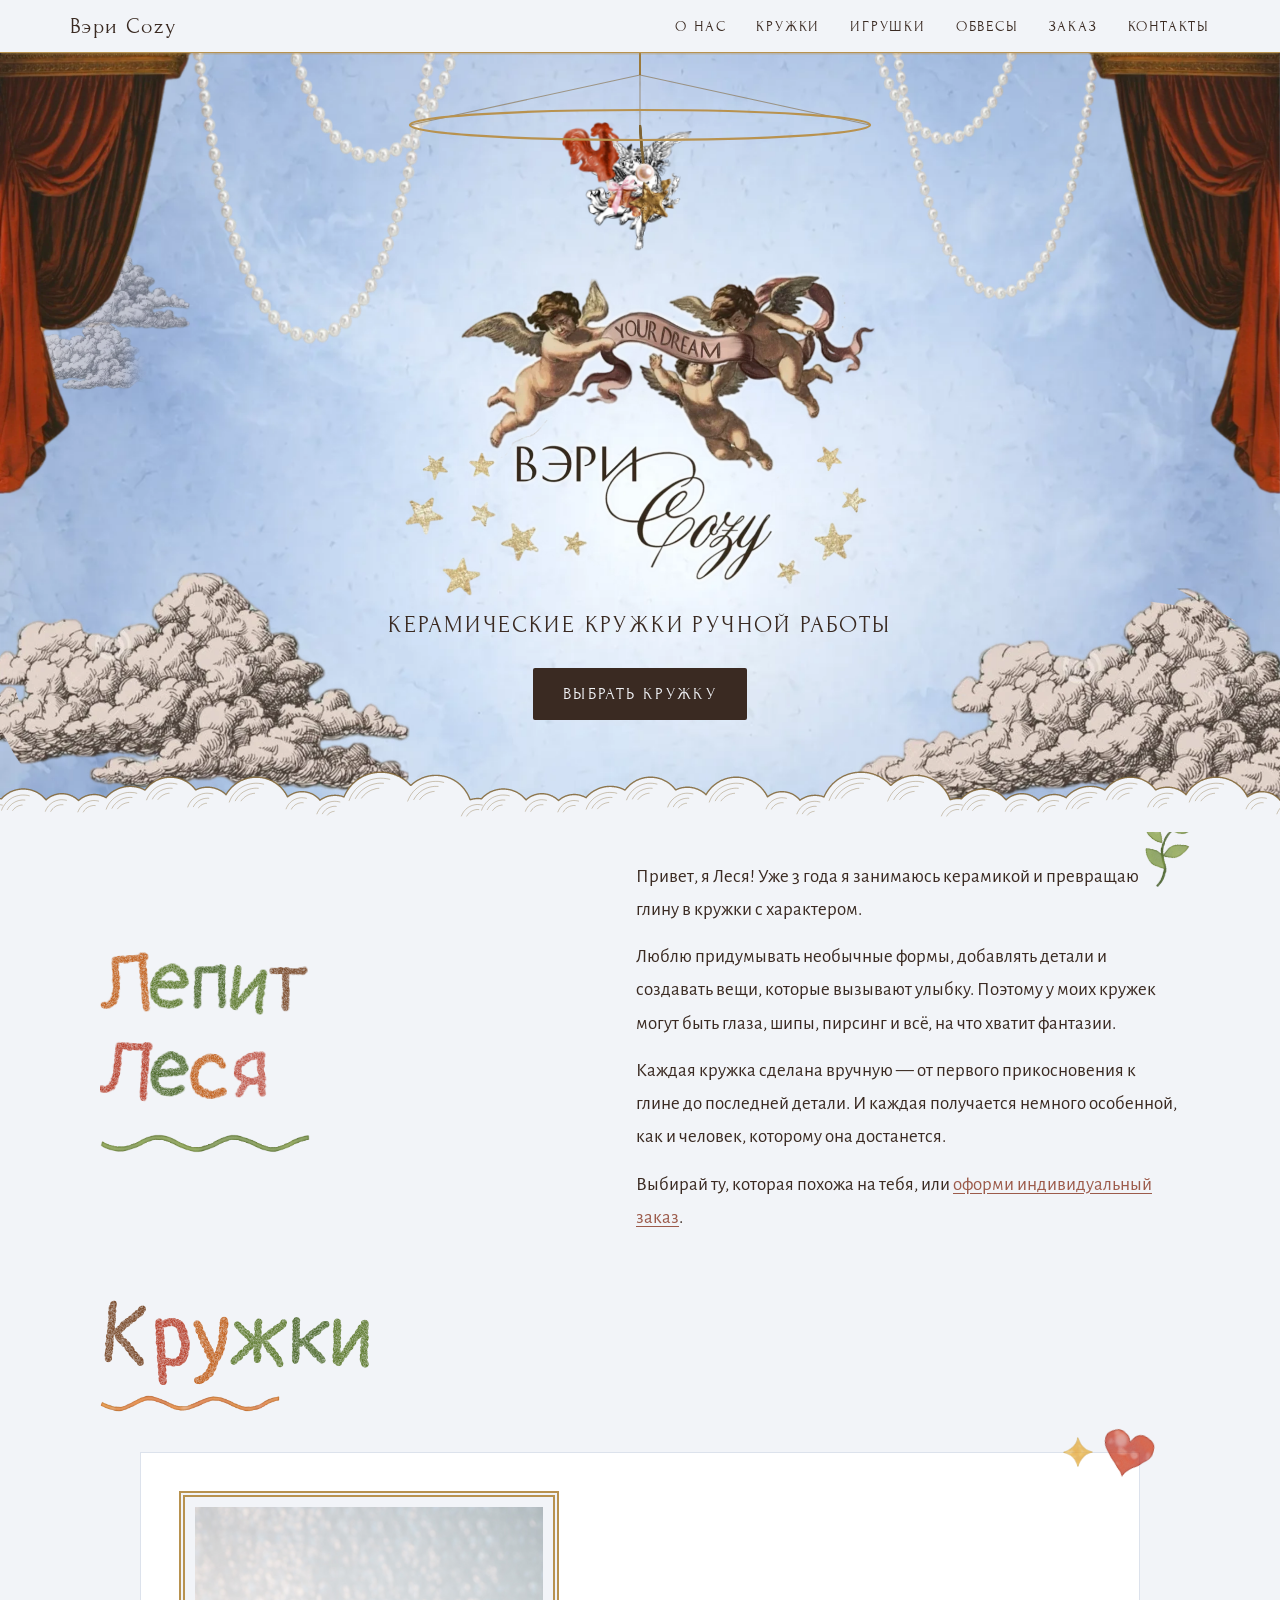
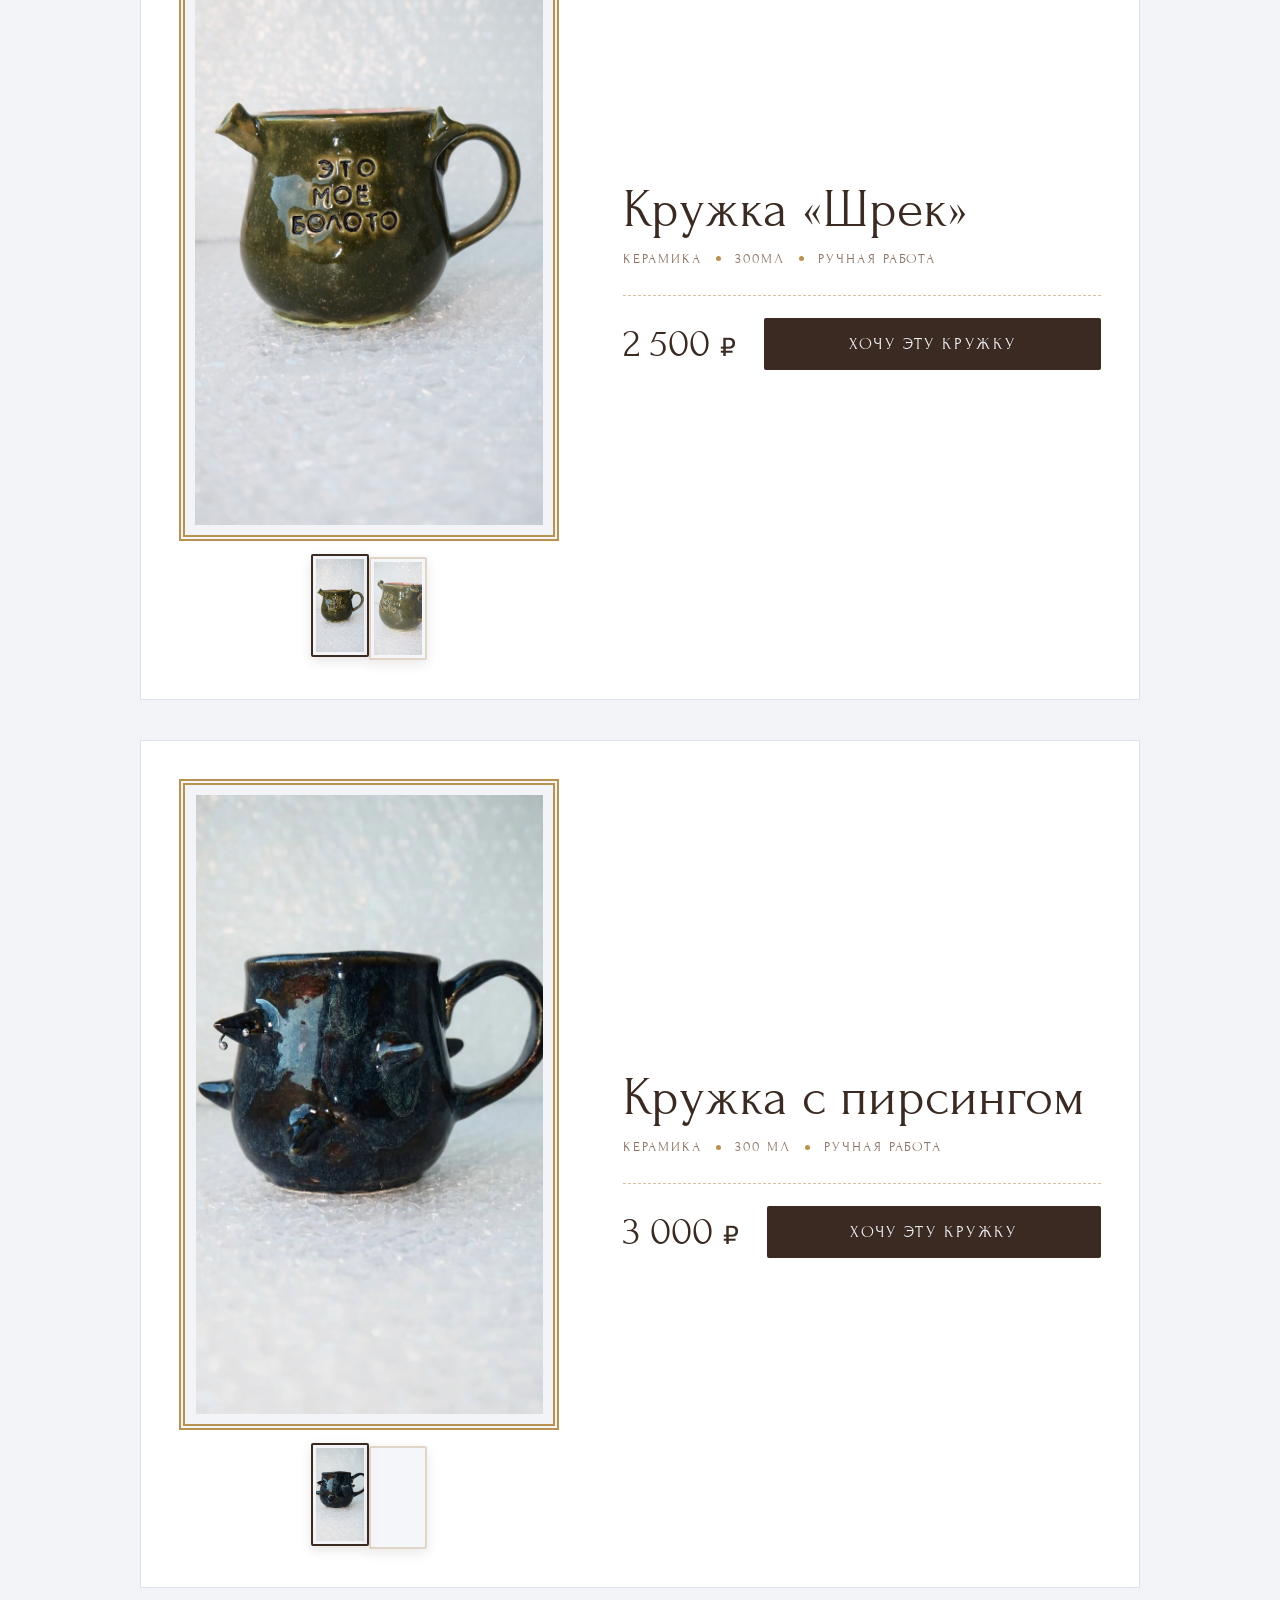
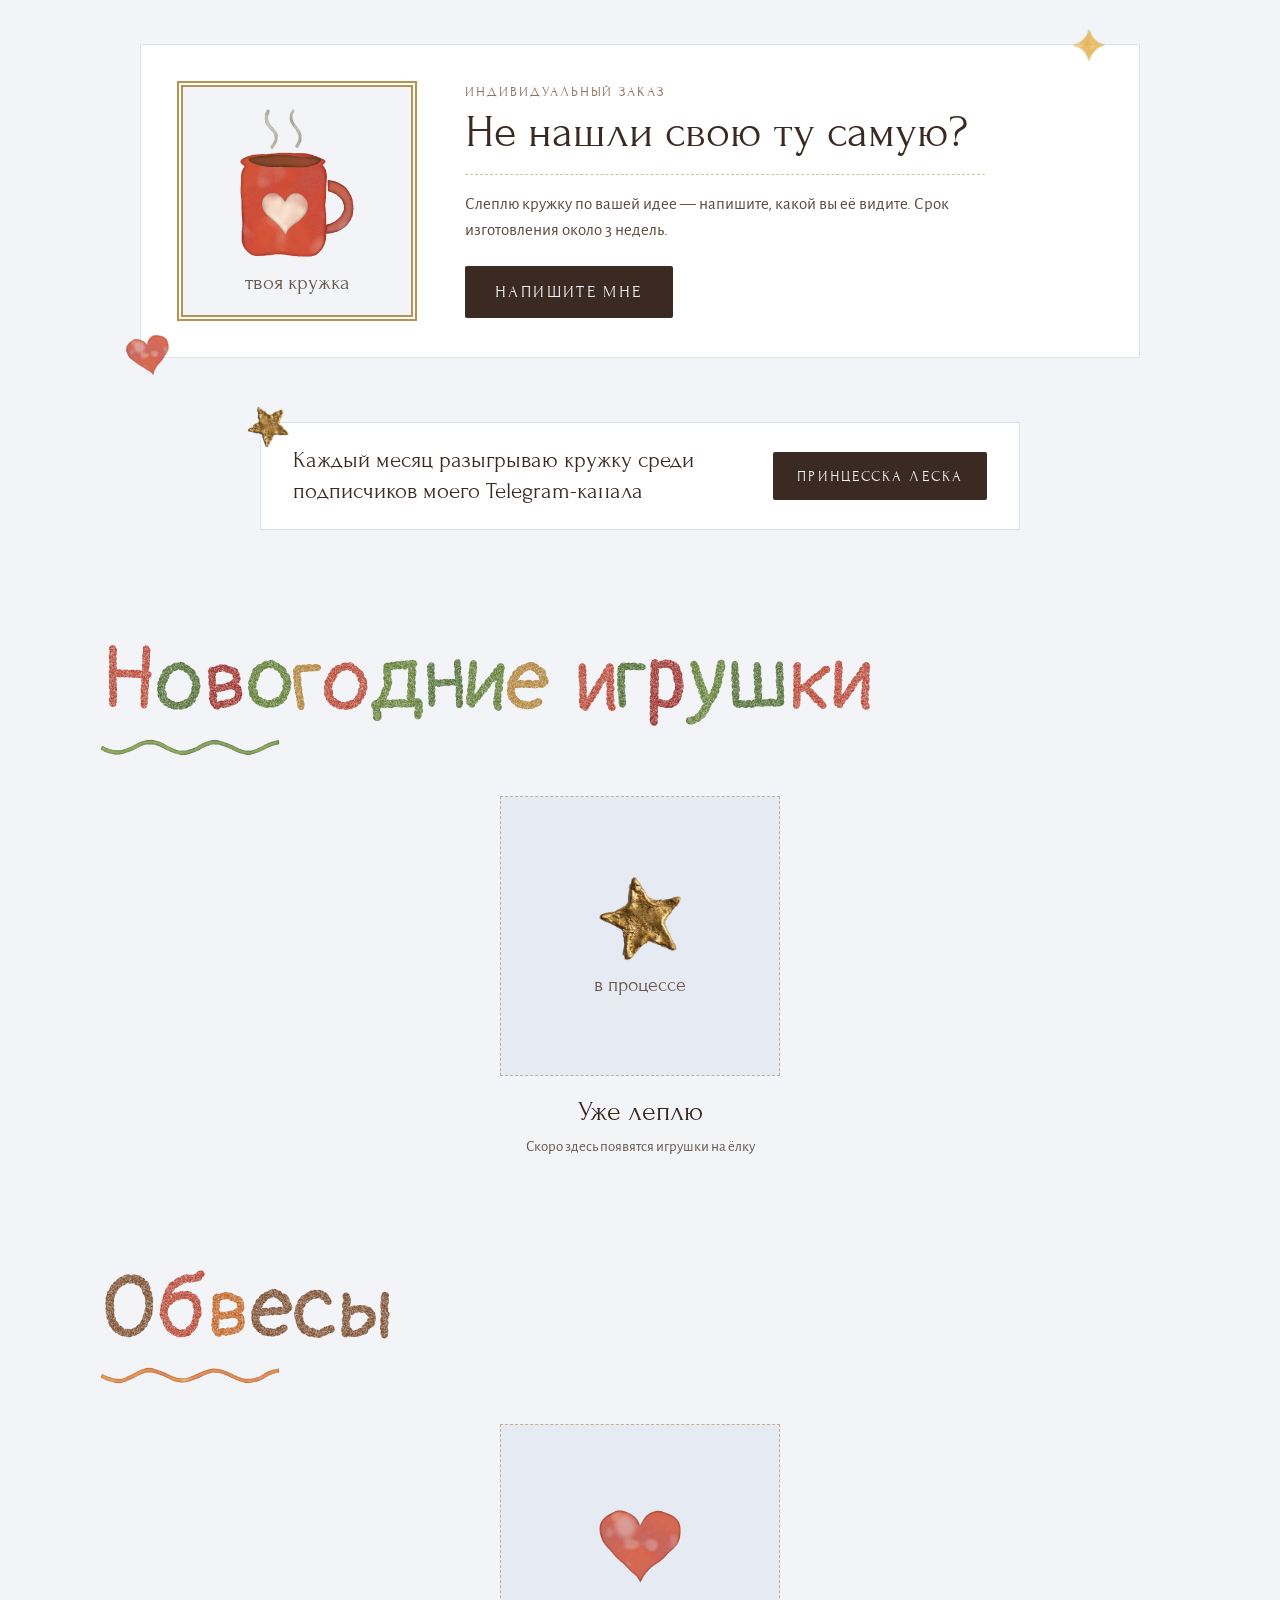
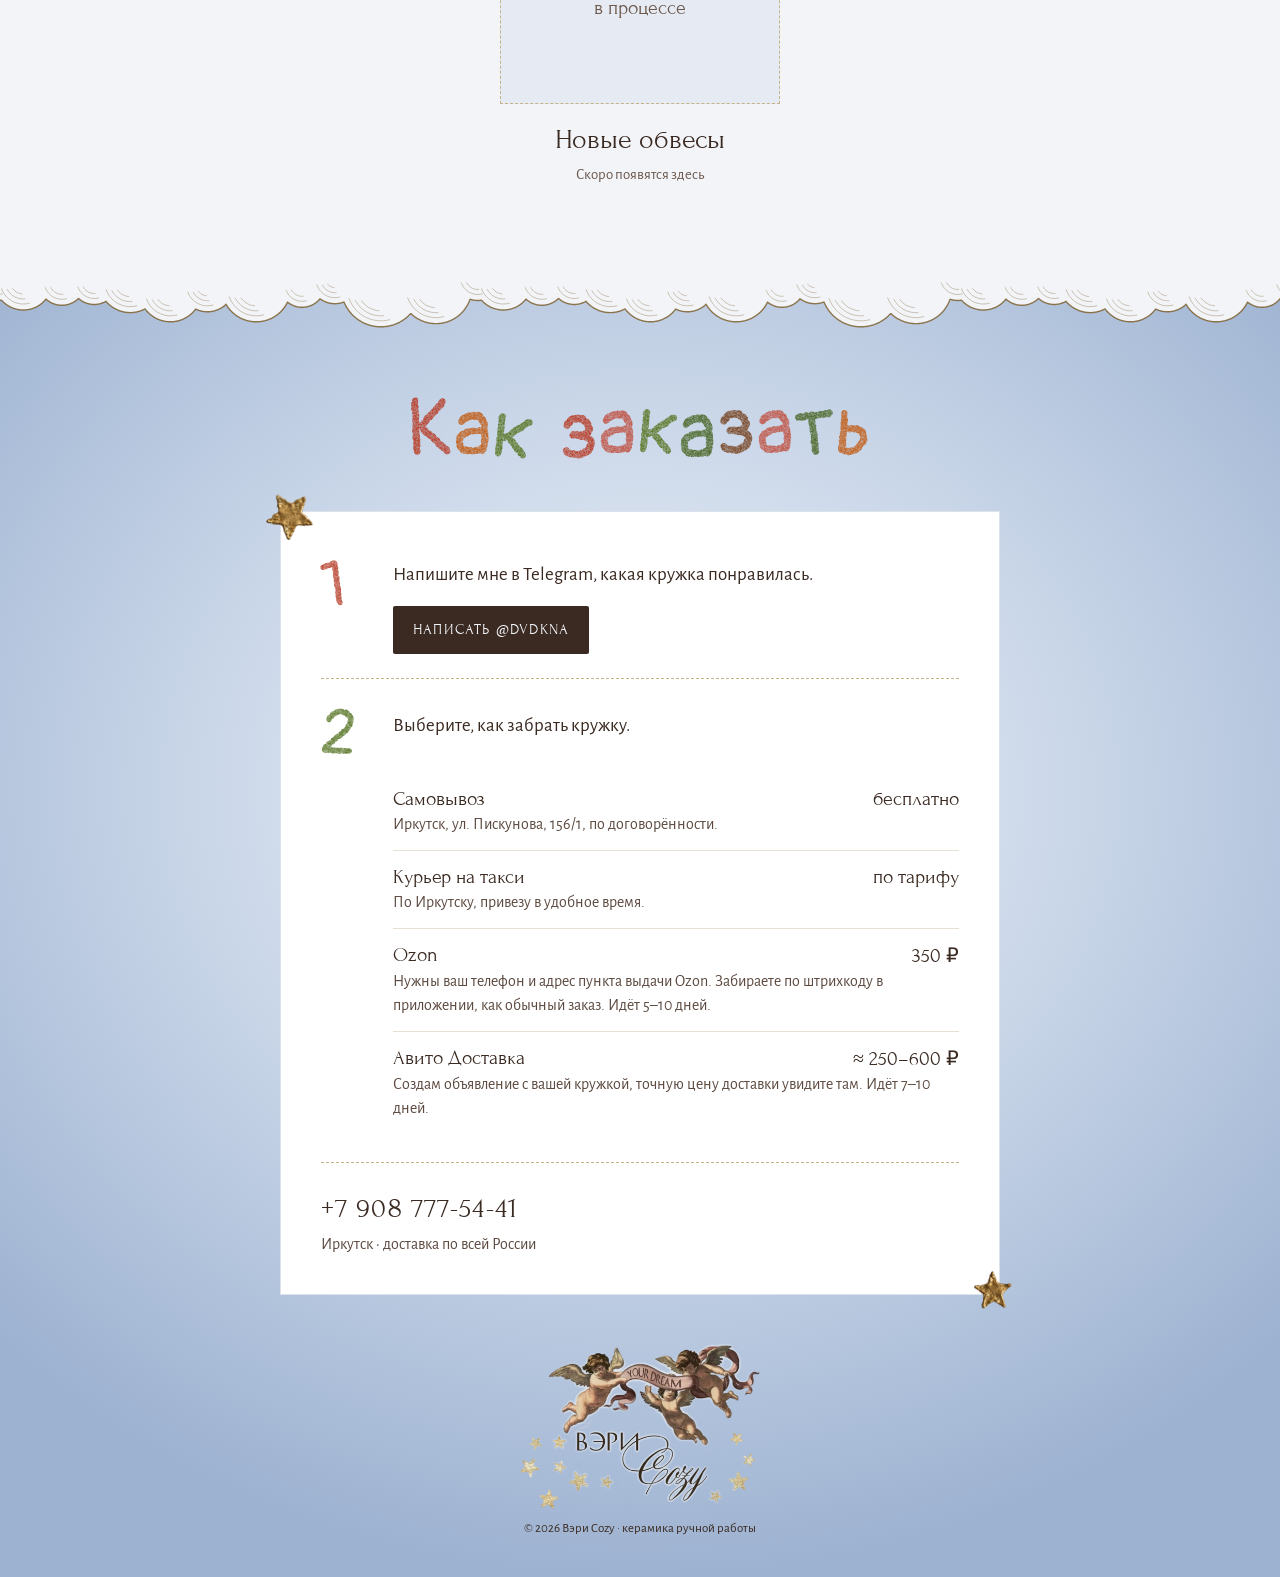
==== commit 48e6c53d: "Версии у style.css и script.js, чтобы браузер не брал старые стили из кэша Co-Authored-By: Claude Op" ====
--- a/index.html
+++ b/index.html
@@ -18,7 +18,7 @@
 <link href="https://fonts.googleapis.com/css2?family=Forum&family=Pangolin&family=Alegreya+Sans:wght@400;500;700&display=swap" rel="stylesheet">
 <link rel="preload" as="image" href="assets/sky.webp">
 <link rel="preload" as="image" href="assets/logo.webp">
-<link rel="stylesheet" href="style.css">
+<link rel="stylesheet" href="style.css?v=ee68d3af">
 </head>
 <body>
 <div class="sc-host" data-sc-name="Main"><div style="font-family: &quot;Alegreya Sans&quot;, system-ui, sans-serif; color: rgb(58, 42, 34); background: rgb(242, 244, 248); min-height: 100vh; overflow-x: clip;">
@@ -287,6 +287,6 @@
     <img decoding="async" src="assets/logo.webp" alt="Вэри Cozy" style="display: block; width: min(240px, 60%); height: auto; margin: 48px auto 0px;">
     <p style="margin: 12px 0px 0px; text-align: center; font-size: 13px; color: rgb(58, 42, 34);">© 2026 Вэри Cozy · керамика ручной работы</p>
   </div></footer></div></div>
-<script src="script.js"></script>
+<script src="script.js?v=4f6510d8"></script>
 </body>
 </html>
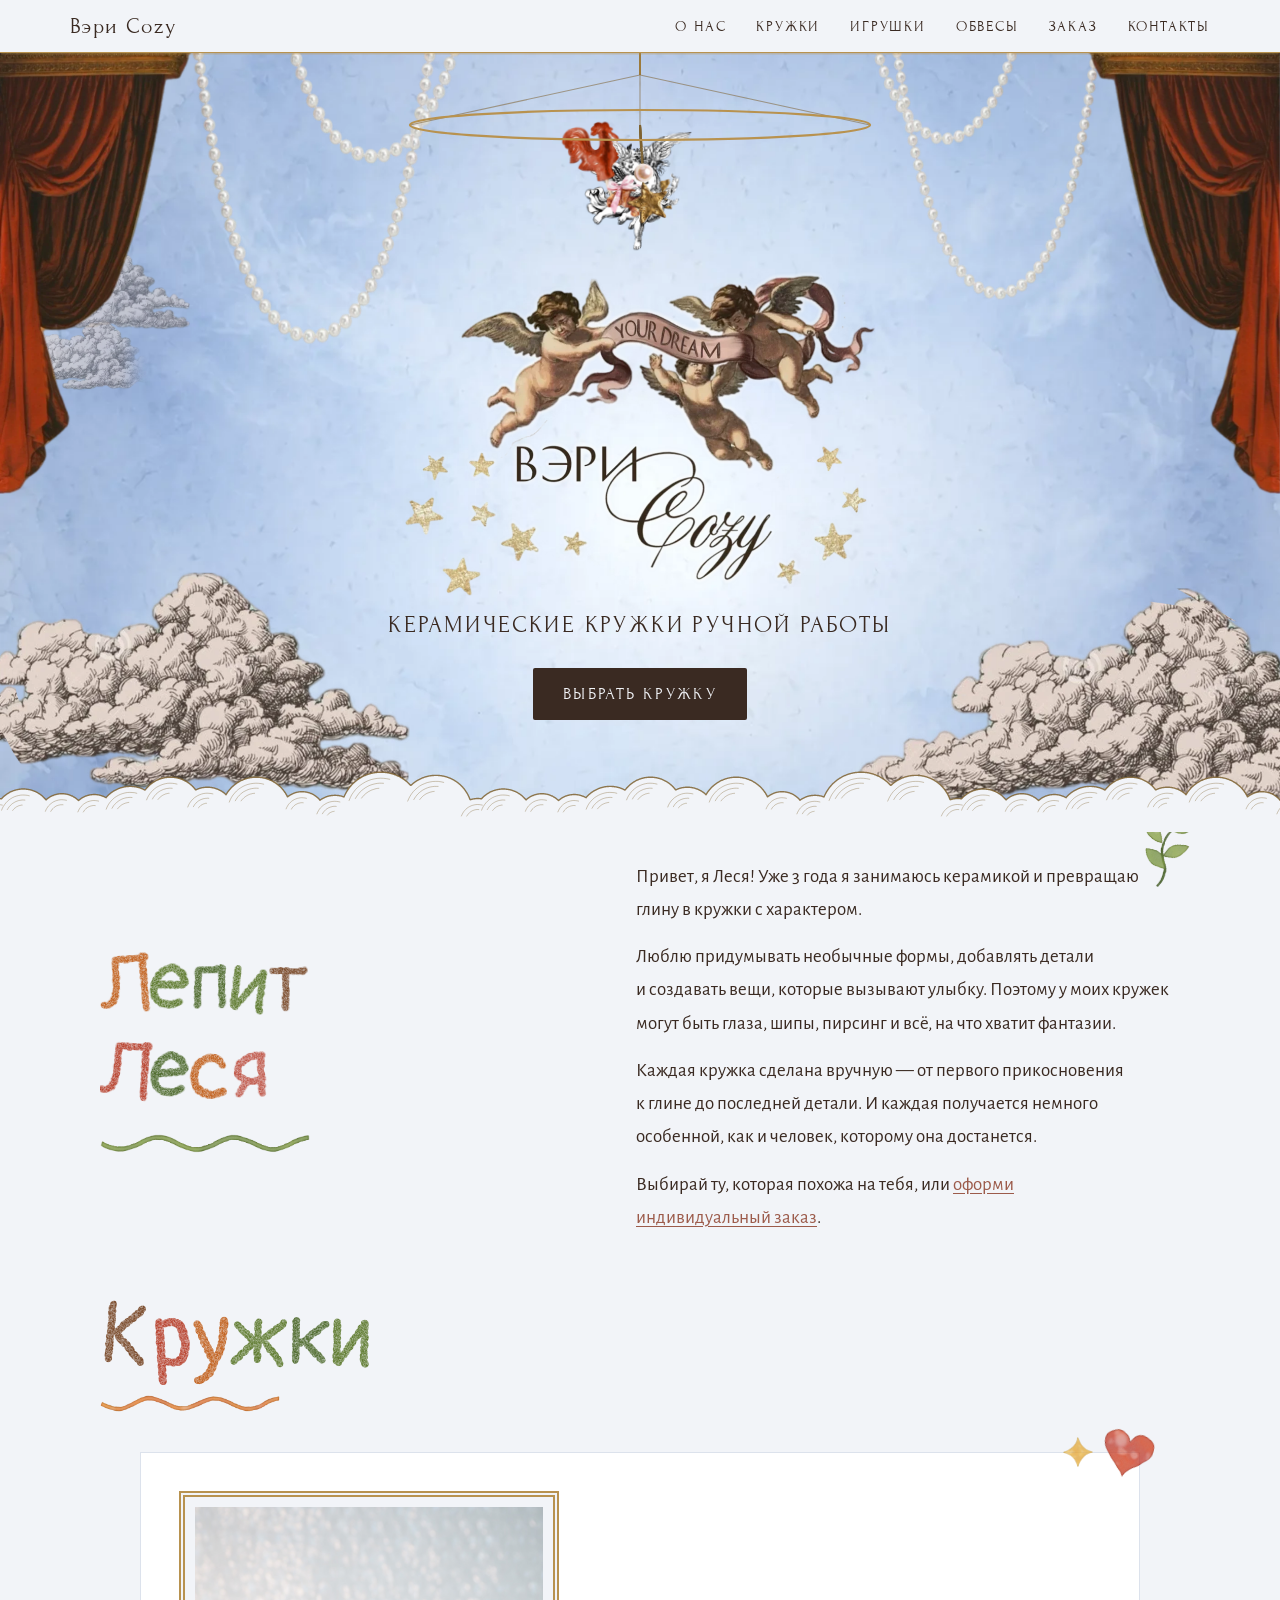
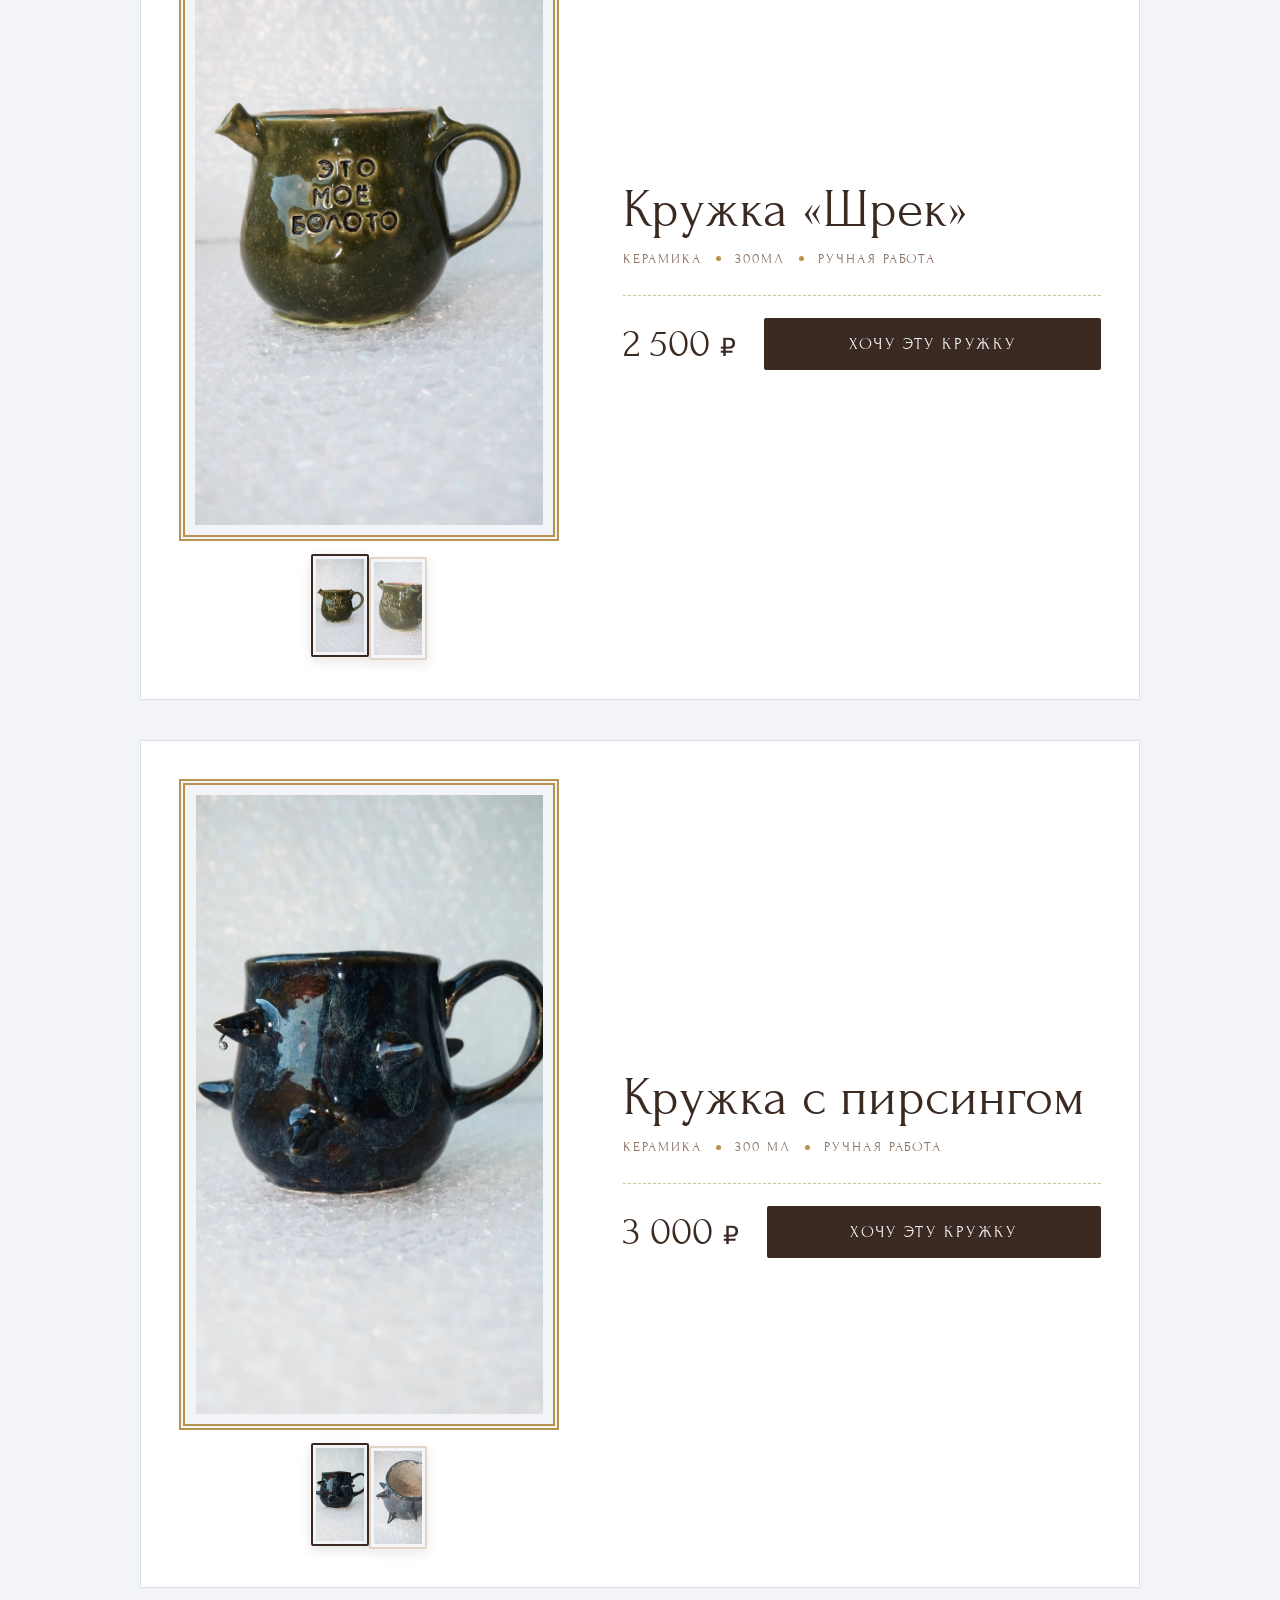
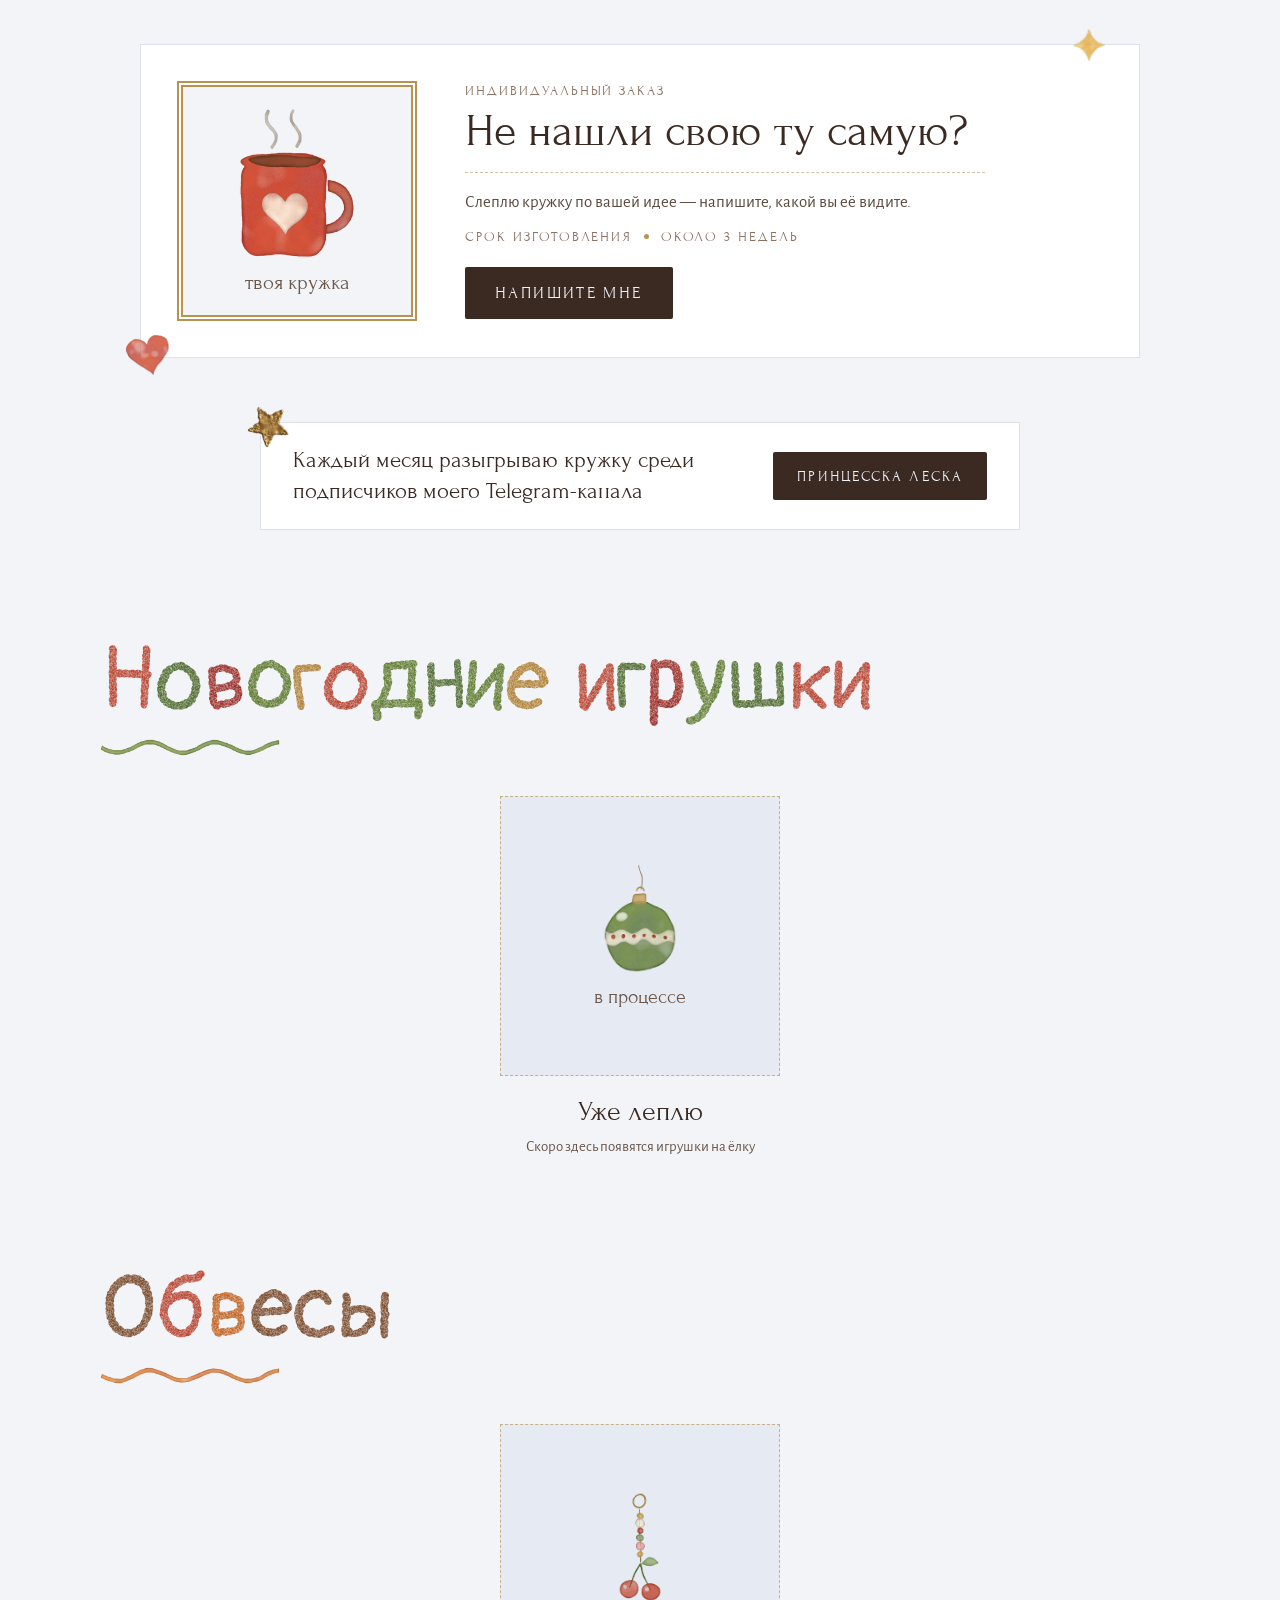
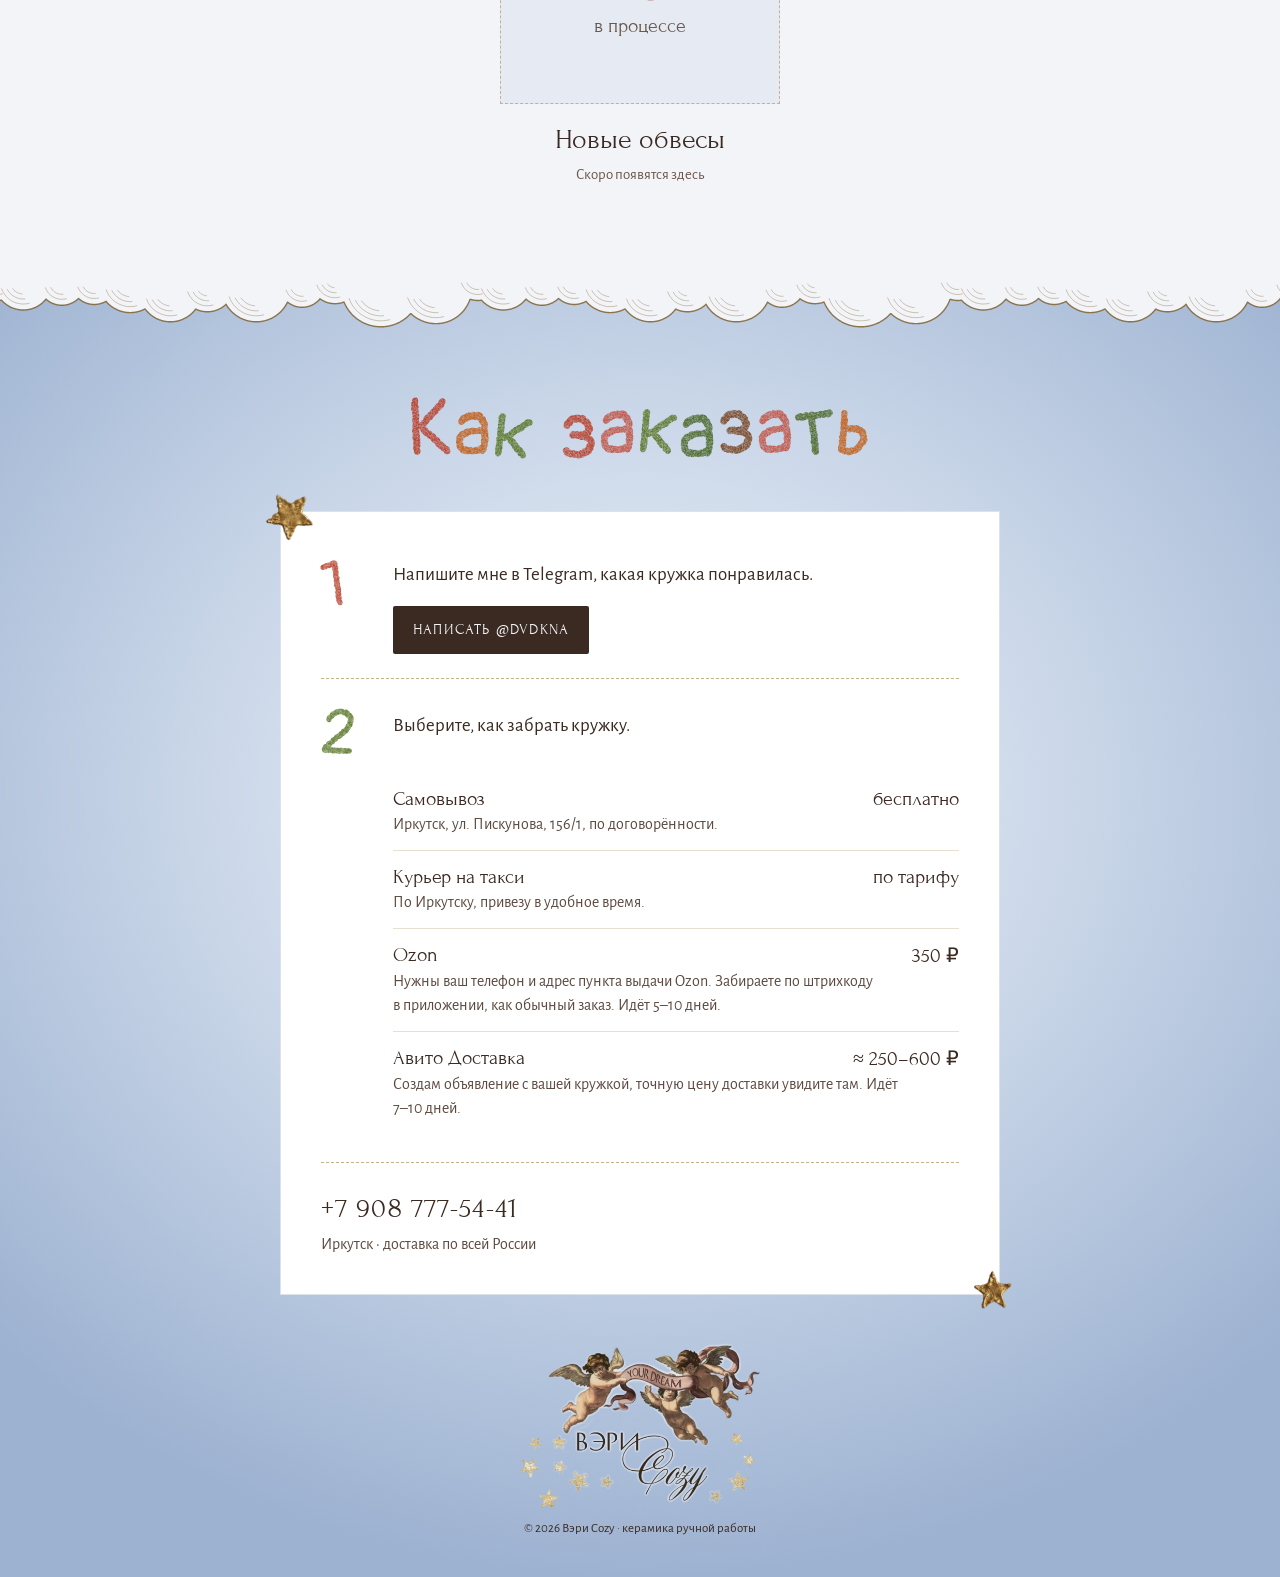
==== commit 359f8b4d: "Аккуратные переносы строк по всему сайту, срок заказа отдельной строкой, рисунки шара и обвеса для о" ====
--- a/index.html
+++ b/index.html
@@ -18,7 +18,7 @@
 <link href="https://fonts.googleapis.com/css2?family=Forum&family=Pangolin&family=Alegreya+Sans:wght@400;500;700&display=swap" rel="stylesheet">
 <link rel="preload" as="image" href="assets/sky.webp">
 <link rel="preload" as="image" href="assets/logo.webp">
-<link rel="stylesheet" href="style.css?v=ee68d3af">
+<link rel="stylesheet" href="style.css?v=0882b853">
 </head>
 <body>
 <div class="sc-host" data-sc-name="Main"><div style="font-family: &quot;Alegreya Sans&quot;, system-ui, sans-serif; color: rgb(58, 42, 34); background: rgb(242, 244, 248); min-height: 100vh; overflow-x: clip;">
@@ -26,7 +26,7 @@
   <div class="topbar-in">
     <a class="brand" href="#top">Вэри Cozy</a>
     <nav class="links" aria-label="Разделы">
-      <a href="#about">О нас</a>
+      <a href="#about">О нас</a>
       <a href="#catalog">Кружки</a>
       <a href="#toys">Игрушки</a>
       <a href="#charms">Обвесы</a>
@@ -126,10 +126,10 @@
     </div>
     <div style="position: relative; flex: 1 1 420px; min-width: 0px;">
       <img decoding="async" class="sticker grow" src="assets/sprig.webp" alt="" aria-hidden="true" style="width: 52px; right: 0px; top: -64px; transform: rotate(14deg); transform-origin: 50% 100%;">
-      <p class="fade-up" style="margin: 0px; font-size: 19px; line-height: 1.75; color: rgb(58, 42, 34); --fd: 0.45s;">Привет, я Леся! Уже 3 года я занимаюсь керамикой и превращаю глину в кружки с характером.</p>
-      <p class="fade-up" style="margin: 14px 0px 0px; font-size: 19px; line-height: 1.75; color: rgb(58, 42, 34); --fd: 0.60s;">Люблю придумывать необычные формы, добавлять детали и создавать вещи, которые вызывают улыбку. Поэтому у моих кружек могут быть глаза, шипы, пирсинг и всё, на что хватит фантазии.</p>
-      <p class="fade-up" style="margin: 14px 0px 0px; font-size: 19px; line-height: 1.75; color: rgb(58, 42, 34); --fd: 0.75s;">Каждая кружка сделана вручную — от первого прикосновения к глине до последней детали. И каждая получается немного особенной, как и человек, которому она достанется.</p>
-      <p class="fade-up" style="margin: 14px 0px 0px; font-size: 19px; line-height: 1.75; color: rgb(58, 42, 34); --fd: 0.90s;">Выбирай ту, которая похожа на тебя, или <a href="https://t.me/dvdkna" target="_blank" rel="noopener" style="color: rgb(156, 91, 75); text-underline-offset: 3px;" data-msg="Здравствуйте! Хочу индивидуальную кружку.">оформи индивидуальный заказ</a>.</p>
+      <p class="fade-up" style="margin: 0px; font-size: 19px; line-height: 1.75; color: rgb(58, 42, 34); --fd: 0.45s;">Привет, я Леся! Уже 3 года я занимаюсь керамикой и превращаю глину в кружки с характером.</p>
+      <p class="fade-up" style="margin: 14px 0px 0px; font-size: 19px; line-height: 1.75; color: rgb(58, 42, 34); --fd: 0.60s;">Люблю придумывать необычные формы, добавлять детали и создавать вещи, которые вызывают улыбку. Поэтому у моих кружек могут быть глаза, шипы, пирсинг и всё, на что хватит фантазии.</p>
+      <p class="fade-up" style="margin: 14px 0px 0px; font-size: 19px; line-height: 1.75; color: rgb(58, 42, 34); --fd: 0.75s;">Каждая кружка сделана вручную — от первого прикосновения к глине до последней детали. И каждая получается немного особенной, как и человек, которому она достанется.</p>
+      <p class="fade-up" style="margin: 14px 0px 0px; font-size: 19px; line-height: 1.75; color: rgb(58, 42, 34); --fd: 0.90s;">Выбирай ту, которая похожа на тебя, или <a href="https://t.me/dvdkna" target="_blank" rel="noopener" style="color: rgb(156, 91, 75); text-underline-offset: 3px;" data-msg="Здравствуйте! Хочу индивидуальную кружку.">оформи индивидуальный заказ</a>.</p>
     </div>
   </div></section><section id="catalog" style="padding: 8px 16px 80px;">
   <div style="max-width: 1080px; margin: 0px auto;">
@@ -156,7 +156,7 @@
       </div>
       <div style="flex: 1 1 320px; min-width: 0px;">
         <h2 style="margin: 0px; font-family: Forum, Georgia, serif; font-weight: 400; font-size: clamp(38px, 4.4vw, 54px); line-height: 1.02; color: rgb(58, 42, 34);" data-p="name">Кружка с&nbsp;пирсингом</h2>
-        <p style="margin: 14px 0px 0px; display: flex; flex-wrap: wrap; align-items: center; gap: 6px 14px; font-family: Forum, Georgia, serif; font-size: 14px; letter-spacing: 0.14em; text-transform: uppercase; color: rgb(138, 114, 99);" data-p="details">керамика<span aria-hidden="true" style="width: 5px; height: 5px; border-radius: 50%; background: rgb(184, 146, 79);"></span>300 мл<span aria-hidden="true" style="width: 5px; height: 5px; border-radius: 50%; background: rgb(184, 146, 79);"></span>ручная работа</p>
+        <p style="margin: 14px 0px 0px; display: flex; flex-wrap: wrap; align-items: center; gap: 6px 14px; font-family: Forum, Georgia, serif; font-size: 14px; letter-spacing: 0.14em; text-transform: uppercase; color: rgb(138, 114, 99);" data-p="details">керамика<span aria-hidden="true" style="width: 5px; height: 5px; border-radius: 50%; background: rgb(184, 146, 79);"></span>300 мл<span aria-hidden="true" style="width: 5px; height: 5px; border-radius: 50%; background: rgb(184, 146, 79);"></span>ручная работа</p>
         <div style="display: flex; flex-wrap: wrap; align-items: center; gap: 16px 28px; margin-top: 28px; padding-top: 22px; border-top: 1.5px dashed rgb(207, 195, 163);">
           <p style="margin: 0px; font-family: Forum, Georgia, serif; font-weight: 400; font-size: 40px; line-height: 1; color: rgb(58, 42, 34); white-space: nowrap;" data-p="price">3&nbsp;000&nbsp;<span style="font-size: 0.62em;">₽</span></p>
           <a class="btn" href="https://t.me/dvdkna" target="_blank" rel="noopener" style="flex: 1 1 200px; justify-content: center; background: rgb(58, 42, 34); color: rgb(242, 244, 248);" data-p="buy">Хочу эту кружку</a>
@@ -167,7 +167,7 @@
       <article class="duo-card" data-p="soon">
         <div class="duo-frame">
           <img decoding="async" class="twinkle" src="assets/mug-drawing.webp" alt="" aria-hidden="true">
-          <span class="duo-tag">ещё в печи</span>
+          <span class="duo-tag">ещё в печи</span>
         </div>
         <div class="duo-text">
           <h3 class="duo-title">Новая партия</h3>
@@ -183,14 +183,15 @@
       </span>
       <span class="custom-head">
         <span class="custom-kicker">индивидуальный заказ</span>
-        <span class="custom-title">Не нашли свою ту самую?</span>
+        <span class="custom-title">Не нашли свою ту самую?</span>
       </span>
-      <span class="custom-sub">Слеплю кружку по вашей идее — напишите, какой вы её видите. Срок изготовления около 3 недель.</span>
+      <span class="custom-sub">Слеплю кружку по вашей идее — напишите, какой вы её видите.</span>
+      <span class="custom-note"><span>срок изготовления</span><span aria-hidden="true" class="dot"></span><span>около 3 недель</span></span>
       <span class="btn custom-btn">Напишите мне</span>
     </a>
     <aside style="position: relative; max-width: 760px; margin: 64px auto 0px; background: rgb(255, 255, 255); border: 1px solid rgb(220, 226, 236); padding: 22px clamp(18px, 3.5vw, 32px); box-sizing: border-box; display: flex; flex-wrap: wrap; align-items: center; justify-content: space-between; gap: 16px 28px;">
       <img decoding="async" class="sticker" src="assets/gold-star-1.webp" alt="" aria-hidden="true" style="width: 40px; left: -14px; top: -18px; transform: rotate(-12deg);">
-      <p style="margin: 0px; flex: 1 1 320px; font-family: Forum, Georgia, serif; font-size: clamp(19px, 2.2vw, 23px); line-height: 1.35; color: rgb(58, 42, 34);">Каждый месяц разыгрываю кружку среди подписчиков моего Telegram-канала</p>
+      <p style="margin: 0px; flex: 1 1 320px; font-family: Forum, Georgia, serif; font-size: clamp(19px, 2.2vw, 23px); line-height: 1.35; color: rgb(58, 42, 34);">Каждый месяц разыгрываю кружку среди подписчиков моего <span class="nw">Telegram-канала</span></p>
       <a class="btn" href="https://t.me/dvdknaleska" target="_blank" rel="noopener" style="flex: 0 0 auto; min-height: 48px; padding: 0px 24px; font-size: 15px; white-space: nowrap; background: rgb(58, 42, 34); color: rgb(242, 244, 248);">Принцесска Леска</a>
     </aside>
   </div></section><section id="toys" class="shelf" data-shelf="игрушки">
@@ -203,12 +204,12 @@
     <div class="duo duo-one">
       <article class="duo-card">
         <div class="duo-frame">
-          <img decoding="async" class="twinkle" src="assets/gold-star-2.webp" alt="" aria-hidden="true">
-          <span class="duo-tag">в процессе</span>
+          <img decoding="async" class="art" src="assets/toy-drawing.webp" alt="" aria-hidden="true">
+          <span class="duo-tag">в процессе</span>
         </div>
         <div class="duo-text">
-          <h3 class="duo-title">Уже леплю</h3>
-          <p class="duo-sub">Скоро здесь появятся игрушки на ёлку</p>
+          <h3 class="duo-title">Уже леплю</h3>
+          <p class="duo-sub">Скоро здесь появятся игрушки на ёлку</p>
         </div>
       </article>
     </div>
@@ -223,8 +224,8 @@
     <div class="duo duo-one">
       <article class="duo-card">
         <div class="duo-frame">
-          <img decoding="async" class="twinkle" src="assets/heart-red.webp" alt="" aria-hidden="true">
-          <span class="duo-tag">в процессе</span>
+          <img decoding="async" class="art" src="assets/charm-drawing.webp" alt="" aria-hidden="true">
+          <span class="duo-tag">в процессе</span>
         </div>
         <div class="duo-text">
           <h3 class="duo-title">Новые обвесы</h3>
@@ -238,7 +239,7 @@
   <img decoding="async" class="decor gather-l" src="assets/cloud-small-left.webp" alt="" aria-hidden="true" style="left: -4%; bottom: 120px; width: clamp(240px, 34vw, 520px); opacity: 0.85;">
   <img decoding="async" class="decor gather-r" src="assets/cloud-small-right.webp" alt="" aria-hidden="true" style="right: -5%; bottom: 60px; width: clamp(260px, 36vw, 560px); opacity: 0.85;">
   <div style="position: relative; z-index: 3; max-width: 720px; margin: 0px auto;">
-    <h2 class="wc-title" style="font-size: clamp(48px, 6.4vw, 84px); text-align: center;"><span class="sr-only">Как заказать</span><span class="wc-line" aria-hidden="true" style="justify-content: center;"><span class="wc-word"><span class="wc-letter" style="color: rgb(184, 67, 47); transform: translateY(-1.5px) rotate(-2.8deg); --i: 0;"><span class="sc-interp">К</span></span><span class="wc-letter" style="color: rgb(194, 98, 31); transform: translateY(-0.6px) rotate(2.3deg); --i: 1;"><span class="sc-interp">а</span></span><span class="wc-letter" style="color: rgb(94, 122, 46); transform: translateY(2px) rotate(5.4deg); --i: 2;"><span class="sc-interp">к</span></span></span><span class="wc-word"><span class="wc-letter" style="color: rgb(184, 67, 47); transform: translateY(3px) rotate(-0.5deg); --i: 3;"><span class="sc-interp">з</span></span><span class="wc-letter" style="color: rgb(192, 88, 74); transform: translateY(-1.2px) rotate(1.5deg); --i: 4;"><span class="sc-interp">а</span></span><span class="wc-letter" style="color: rgb(94, 122, 46); transform: translateY(-2.1px) rotate(4.5deg); --i: 5;"><span class="sc-interp">к</span></span><span class="wc-letter" style="color: rgb(79, 107, 46); transform: translateY(2.8px) rotate(1.5deg); --i: 6;"><span class="sc-interp">а</span></span><span class="wc-letter" style="color: rgb(122, 74, 42); transform: translateY(-1.9px) rotate(-2.5deg); --i: 7;"><span class="sc-interp">з</span></span><span class="wc-letter" style="color: rgb(192, 88, 74); transform: translateY(-1.8px) rotate(-2.6deg); --i: 8;"><span class="sc-interp">а</span></span><span class="wc-letter" style="color: rgb(79, 107, 46); transform: translateY(-0.5px) rotate(-5.7deg); --i: 9;"><span class="sc-interp">т</span></span><span class="wc-letter" style="color: rgb(194, 98, 31); transform: translateY(-1.2px) rotate(5.2deg); --i: 10;"><span class="sc-interp">ь</span></span></span></span></h2>
+    <h2 class="wc-title" style="font-size: clamp(48px, 6.4vw, 84px); text-align: center;"><span class="sr-only">Как заказать</span><span class="wc-line" aria-hidden="true" style="justify-content: center;"><span class="wc-word"><span class="wc-letter" style="color: rgb(184, 67, 47); transform: translateY(-1.5px) rotate(-2.8deg); --i: 0;"><span class="sc-interp">К</span></span><span class="wc-letter" style="color: rgb(194, 98, 31); transform: translateY(-0.6px) rotate(2.3deg); --i: 1;"><span class="sc-interp">а</span></span><span class="wc-letter" style="color: rgb(94, 122, 46); transform: translateY(2px) rotate(5.4deg); --i: 2;"><span class="sc-interp">к</span></span></span><span class="wc-word"><span class="wc-letter" style="color: rgb(184, 67, 47); transform: translateY(3px) rotate(-0.5deg); --i: 3;"><span class="sc-interp">з</span></span><span class="wc-letter" style="color: rgb(192, 88, 74); transform: translateY(-1.2px) rotate(1.5deg); --i: 4;"><span class="sc-interp">а</span></span><span class="wc-letter" style="color: rgb(94, 122, 46); transform: translateY(-2.1px) rotate(4.5deg); --i: 5;"><span class="sc-interp">к</span></span><span class="wc-letter" style="color: rgb(79, 107, 46); transform: translateY(2.8px) rotate(1.5deg); --i: 6;"><span class="sc-interp">а</span></span><span class="wc-letter" style="color: rgb(122, 74, 42); transform: translateY(-1.9px) rotate(-2.5deg); --i: 7;"><span class="sc-interp">з</span></span><span class="wc-letter" style="color: rgb(192, 88, 74); transform: translateY(-1.8px) rotate(-2.6deg); --i: 8;"><span class="sc-interp">а</span></span><span class="wc-letter" style="color: rgb(79, 107, 46); transform: translateY(-0.5px) rotate(-5.7deg); --i: 9;"><span class="sc-interp">т</span></span><span class="wc-letter" style="color: rgb(194, 98, 31); transform: translateY(-1.2px) rotate(5.2deg); --i: 10;"><span class="sc-interp">ь</span></span></span></span></h2>
     <div style="position: relative; margin-top: 36px; background: rgb(255, 255, 255); border: 1px solid rgb(220, 226, 236); padding: clamp(22px, 4vw, 40px);">
       <img decoding="async" class="sticker" src="assets/gold-star-1.webp" alt="" aria-hidden="true" style="width: 46px; left: -16px; top: -20px; transform: rotate(-14deg);">
       <img decoding="async" class="sticker" src="assets/gold-star-2.webp" alt="" aria-hidden="true" style="width: 38px; right: -12px; bottom: -16px; transform: rotate(10deg);">
@@ -246,47 +247,47 @@
         <li style="display: grid; grid-template-columns: 56px 1fr; gap: 6px 16px; align-items: start; padding-bottom: 24px;">
           <span class="wc-title" aria-hidden="true" style="display: inline-block; font-size: 64px; line-height: 1; color: rgb(184, 67, 47); transform: rotate(-6deg);">1</span>
           <div>
-            <p style="margin: 8px 0px 0px; font-size: 19px; line-height: 1.55; color: rgb(58, 42, 34);">Напишите мне в Telegram, какая кружка понравилась.</p>
+            <p style="margin: 8px 0px 0px; font-size: 19px; line-height: 1.55; color: rgb(58, 42, 34);">Напишите мне в Telegram, какая кружка понравилась.</p>
             <a class="btn" href="https://t.me/dvdkna" target="_blank" rel="noopener" style="margin-top: 16px; min-height: 48px; padding: 0px 20px; font-size: 15px; letter-spacing: 0.08em; white-space: nowrap; background: rgb(58, 42, 34); color: rgb(242, 244, 248);" data-msg="Здравствуйте! Хочу заказать кружку.">Написать @dvdkna</a>
           </div>
         </li>
         <li style="display: grid; grid-template-columns: 56px 1fr; gap: 6px 16px; align-items: start; padding-top: 24px; border-top: 1.5px dashed rgb(197, 178, 134);">
           <span class="wc-title" aria-hidden="true" style="display: inline-block; font-size: 64px; line-height: 1; color: rgb(94, 122, 46); transform: rotate(6deg);">2</span>
-          <p style="margin: 8px 0px 0px; font-size: 19px; line-height: 1.55; color: rgb(58, 42, 34);">Выберите, как забрать кружку.</p>
+          <p style="margin: 8px 0px 0px; font-size: 19px; line-height: 1.55; color: rgb(58, 42, 34);">Выберите, как забрать кружку.</p>
             <div class="ship">
               <div style="display: grid; grid-template-columns: 1fr auto; gap: 2px 16px; padding: 14px 0px; border-bottom: 1px solid rgb(230, 224, 210);">
                 <span style="font-family: Forum, Georgia, serif; font-size: 20px; color: rgb(58, 42, 34);">Самовывоз</span>
                 <span style="font-family: Forum, Georgia, serif; font-size: 20px; color: rgb(58, 42, 34); white-space: nowrap;">бесплатно</span>
-                <span style="grid-column: 1 / -1; font-size: 16px; line-height: 1.5; color: rgb(92, 74, 64);">Иркутск, ул. Пискунова, 156/1, по договорённости.</span>
+                <span style="grid-column: 1 / -1; font-size: 16px; line-height: 1.5; color: rgb(92, 74, 64);">Иркутск, ул. Пискунова, 156/1, по договорённости.</span>
               </div>
               <div style="display: grid; grid-template-columns: 1fr auto; gap: 2px 16px; padding: 14px 0px; border-bottom: 1px solid rgb(230, 224, 210);">
-                <span style="font-family: Forum, Georgia, serif; font-size: 20px; color: rgb(58, 42, 34);">Курьер на такси</span>
-                <span style="font-family: Forum, Georgia, serif; font-size: 20px; color: rgb(58, 42, 34); white-space: nowrap;">по тарифу</span>
-                <span style="grid-column: 1 / -1; font-size: 16px; line-height: 1.5; color: rgb(92, 74, 64);">По Иркутску, привезу в удобное время.</span>
+                <span style="font-family: Forum, Georgia, serif; font-size: 20px; color: rgb(58, 42, 34);">Курьер на такси</span>
+                <span style="font-family: Forum, Georgia, serif; font-size: 20px; color: rgb(58, 42, 34); white-space: nowrap;">по тарифу</span>
+                <span style="grid-column: 1 / -1; font-size: 16px; line-height: 1.5; color: rgb(92, 74, 64);">По Иркутску, привезу в удобное время.</span>
               </div>
               <div style="display: grid; grid-template-columns: 1fr auto; gap: 2px 16px; padding: 14px 0px; border-bottom: 1px solid rgb(230, 224, 210);">
                 <span style="font-family: Forum, Georgia, serif; font-size: 20px; color: rgb(58, 42, 34);">Ozon</span>
-                <span style="font-family: Forum, Georgia, serif; font-size: 20px; color: rgb(58, 42, 34); white-space: nowrap;">350 ₽</span>
-                <span style="grid-column: 1 / -1; font-size: 16px; line-height: 1.5; color: rgb(92, 74, 64);">Нужны ваш телефон и адрес пункта выдачи Ozon. Забираете по штрихкоду в приложении, как обычный заказ. Идёт 5–10 дней.</span>
+                <span style="font-family: Forum, Georgia, serif; font-size: 20px; color: rgb(58, 42, 34); white-space: nowrap;">350 ₽</span>
+                <span style="grid-column: 1 / -1; font-size: 16px; line-height: 1.5; color: rgb(92, 74, 64);">Нужны ваш телефон и адрес пункта выдачи Ozon. Забираете по штрихкоду в приложении, как обычный заказ. Идёт 5–10 дней.</span>
               </div>
               <div style="display: grid; grid-template-columns: 1fr auto; gap: 2px 16px; padding: 14px 0px;">
                 <span style="font-family: Forum, Georgia, serif; font-size: 20px; color: rgb(58, 42, 34);">Авито Доставка</span>
-                <span style="font-family: Forum, Georgia, serif; font-size: 20px; color: rgb(58, 42, 34); white-space: nowrap;">≈ 250–600 ₽</span>
-                <span style="grid-column: 1 / -1; font-size: 16px; line-height: 1.5; color: rgb(92, 74, 64);">Создам объявление с вашей кружкой, точную цену доставки увидите там. Идёт 7–10 дней.</span>
+                <span style="font-family: Forum, Georgia, serif; font-size: 20px; color: rgb(58, 42, 34); white-space: nowrap;">≈ 250–600 ₽</span>
+                <span style="grid-column: 1 / -1; font-size: 16px; line-height: 1.5; color: rgb(92, 74, 64);">Создам объявление с вашей кружкой, точную цену доставки увидите там. Идёт 7–10 дней.</span>
               </div>
             </div>
         </li>
       </ol>
       <div id="contacts" style="margin-top: 28px; padding-top: 24px; border-top: 1.5px dashed rgb(197, 178, 134); display: flex; flex-wrap: wrap; align-items: center; justify-content: space-between; gap: 16px 24px;">
         <div>
-          <a href="tel:+79087775441" style="display: inline-flex; align-items: center; min-height: 44px; font-family: Forum, Georgia, serif; font-size: 28px; letter-spacing: 0.04em; color: rgb(58, 42, 34); text-decoration: none;">+7 908 777-54-41</a>
-          <p style="margin: 4px 0px 0px; font-size: 16px; color: rgb(92, 74, 64);">Иркутск · доставка по всей России</p>
+          <a href="tel:+79087775441" style="display: inline-flex; align-items: center; min-height: 44px; font-family: Forum, Georgia, serif; font-size: 28px; letter-spacing: 0.04em; color: rgb(58, 42, 34); text-decoration: none;">+7 908 777-54-41</a>
+          <p style="margin: 4px 0px 0px; font-size: 16px; color: rgb(92, 74, 64);">Иркутск · доставка по всей России</p>
         </div>
       </div>
     </div>
     <img decoding="async" src="assets/logo.webp" alt="Вэри Cozy" style="display: block; width: min(240px, 60%); height: auto; margin: 48px auto 0px;">
-    <p style="margin: 12px 0px 0px; text-align: center; font-size: 13px; color: rgb(58, 42, 34);">© 2026 Вэри Cozy · керамика ручной работы</p>
+    <p style="margin: 12px 0px 0px; text-align: center; font-size: 13px; color: rgb(58, 42, 34);">© 2026 Вэри Cozy · керамика ручной работы</p>
   </div></footer></div></div>
-<script src="script.js?v=4f6510d8"></script>
+<script src="script.js?v=fb7aba87"></script>
 </body>
 </html>
--- a/style.css
+++ b/style.css
@@ -54,10 +54,14 @@
 .sr-only{position:absolute;width:1px;height:1px;padding:0;margin:-1px;overflow:hidden;clip:rect(0,0,0,0);white-space:nowrap;border:0}
 .ship{grid-column:2}
 /* Две карточки под кружкой: на ПК рядом, на телефоне компактными строками */
+.nw{white-space:nowrap}
+h1,h2,h3,.duo-title,.custom-title{text-wrap:balance}
+p,li,.duo-sub,.custom-sub{text-wrap:pretty}
 .duo{display:grid;grid-template-columns:minmax(0,280px) minmax(0,360px);align-items:center;justify-content:center;gap:40px 48px;margin-top:64px}
 .duo-card{display:flex;flex-direction:column;align-items:center;text-align:center;color:#3A2A22;text-decoration:none}
 .duo-frame{width:100%;aspect-ratio:1 / 1;border:1.5px dashed #C5B286;box-sizing:border-box;background:#E6EBF3;display:flex;flex-direction:column;align-items:center;justify-content:center;gap:12px}
 .duo-frame img{width:84px;height:auto}
+.duo-frame img.art{width:auto;height:110px}
 .duo-tag{font-family:'Forum',Georgia,serif;font-size:20px;color:#6B574B}
 .duo-text{display:flex;flex-direction:column;align-items:center}
 .duo-title{margin:20px 0 0;font-family:'Forum',Georgia,serif;font-weight:400;font-size:28px;line-height:1.15;color:#3A2A22}
@@ -68,14 +72,18 @@
 .shelf-head{margin-bottom:40px}
 .shelf [data-p=card]+[data-p=card]{margin-top:40px!important}
 .duo-one{grid-template-columns:minmax(0,280px)}
-.custom-card{position:relative;display:grid;grid-template-columns:240px minmax(0,1fr);grid-template-rows:auto auto auto;column-gap:48px;align-items:center;max-width:1000px;margin:56px auto 0;padding:clamp(18px,3vw,36px);box-sizing:border-box;background:#FFFFFF;border:1px solid #DCE2EC;color:#3A2A22;text-decoration:none}
-.custom-frame{grid-row:1 / span 3;width:100%;aspect-ratio:1 / 1;box-sizing:border-box;padding:10px;border:6px double #B8924F;background:#F2F4F8;display:flex;flex-direction:column;align-items:center;justify-content:center;gap:12px;background-clip:padding-box}
+.custom-card{position:relative;display:grid;grid-template-columns:240px minmax(0,1fr);grid-template-rows:auto auto auto auto;column-gap:48px;align-items:center;max-width:1000px;margin:56px auto 0;padding:clamp(18px,3vw,36px);box-sizing:border-box;background:#FFFFFF;border:1px solid #DCE2EC;color:#3A2A22;text-decoration:none}
+.custom-frame{grid-row:1 / span 4;width:100%;aspect-ratio:1 / 1;box-sizing:border-box;padding:10px;border:6px double #B8924F;background:#F2F4F8;display:flex;flex-direction:column;align-items:center;justify-content:center;gap:12px;background-clip:padding-box}
 .custom-frame img{width:118px;height:auto;transition:transform .35s ease}
 .custom-frame .duo-tag{font-size:21px}
 .custom-head{display:flex;flex-direction:column;align-self:end}
+.custom-head,.custom-sub,.custom-note,.custom-btn{grid-column:2}
 .custom-kicker{font-family:'Forum',Georgia,serif;font-size:14px;letter-spacing:.14em;text-transform:uppercase;color:#8A7263}
 .custom-title{margin-top:8px;font-family:'Forum',Georgia,serif;font-size:clamp(32px,3.8vw,46px);line-height:1.05}
 .custom-sub{margin-top:16px;padding-top:16px;border-top:1.5px dashed #CFC3A3;font-size:17px;line-height:1.5;color:#5C4A40;max-width:520px}
+.custom-note{display:flex;flex-wrap:wrap;align-items:center;gap:4px 12px;margin-top:12px;font-family:'Forum',Georgia,serif;font-size:14px;letter-spacing:.14em;text-transform:uppercase;color:#8A7263}
+.custom-note .dot{width:5px;height:5px;border-radius:50%;background:#B8924F}
+.custom-note span{white-space:nowrap}
 .custom-btn{align-self:start;justify-self:start;margin-top:22px;background:#3A2A22;color:#F2F4F8}
 .custom-card:hover .custom-frame img{transform:rotate(-6deg) translateY(-3px)}
 .custom-card:hover .custom-btn{opacity:.88}
@@ -138,10 +146,12 @@
 .custom-kicker{font-size:11px;letter-spacing:.1em}
 .custom-title{margin-top:4px;font-size:25px}
 .custom-sub{grid-column:1 / -1;margin-top:14px;padding-top:12px;font-size:15px}
+.custom-note{grid-column:1 / -1;font-size:12px;letter-spacing:.1em;margin-top:10px}
 .custom-btn{grid-column:1 / -1;justify-self:stretch;justify-content:center;margin-top:16px;font-size:15px}
 .duo-card{flex-direction:row;align-items:center;text-align:left;gap:16px;background:#FFFFFF;border:1px solid #DCE2EC;padding:12px}
 .duo-frame{width:104px;flex:none;gap:4px}
 .duo-frame img{width:52px}
+.duo-frame img.art{width:auto;height:64px}
 .duo-tag{font-size:13px}
 .duo-text{align-items:flex-start}
 .duo-title{margin:0;font-size:22px}
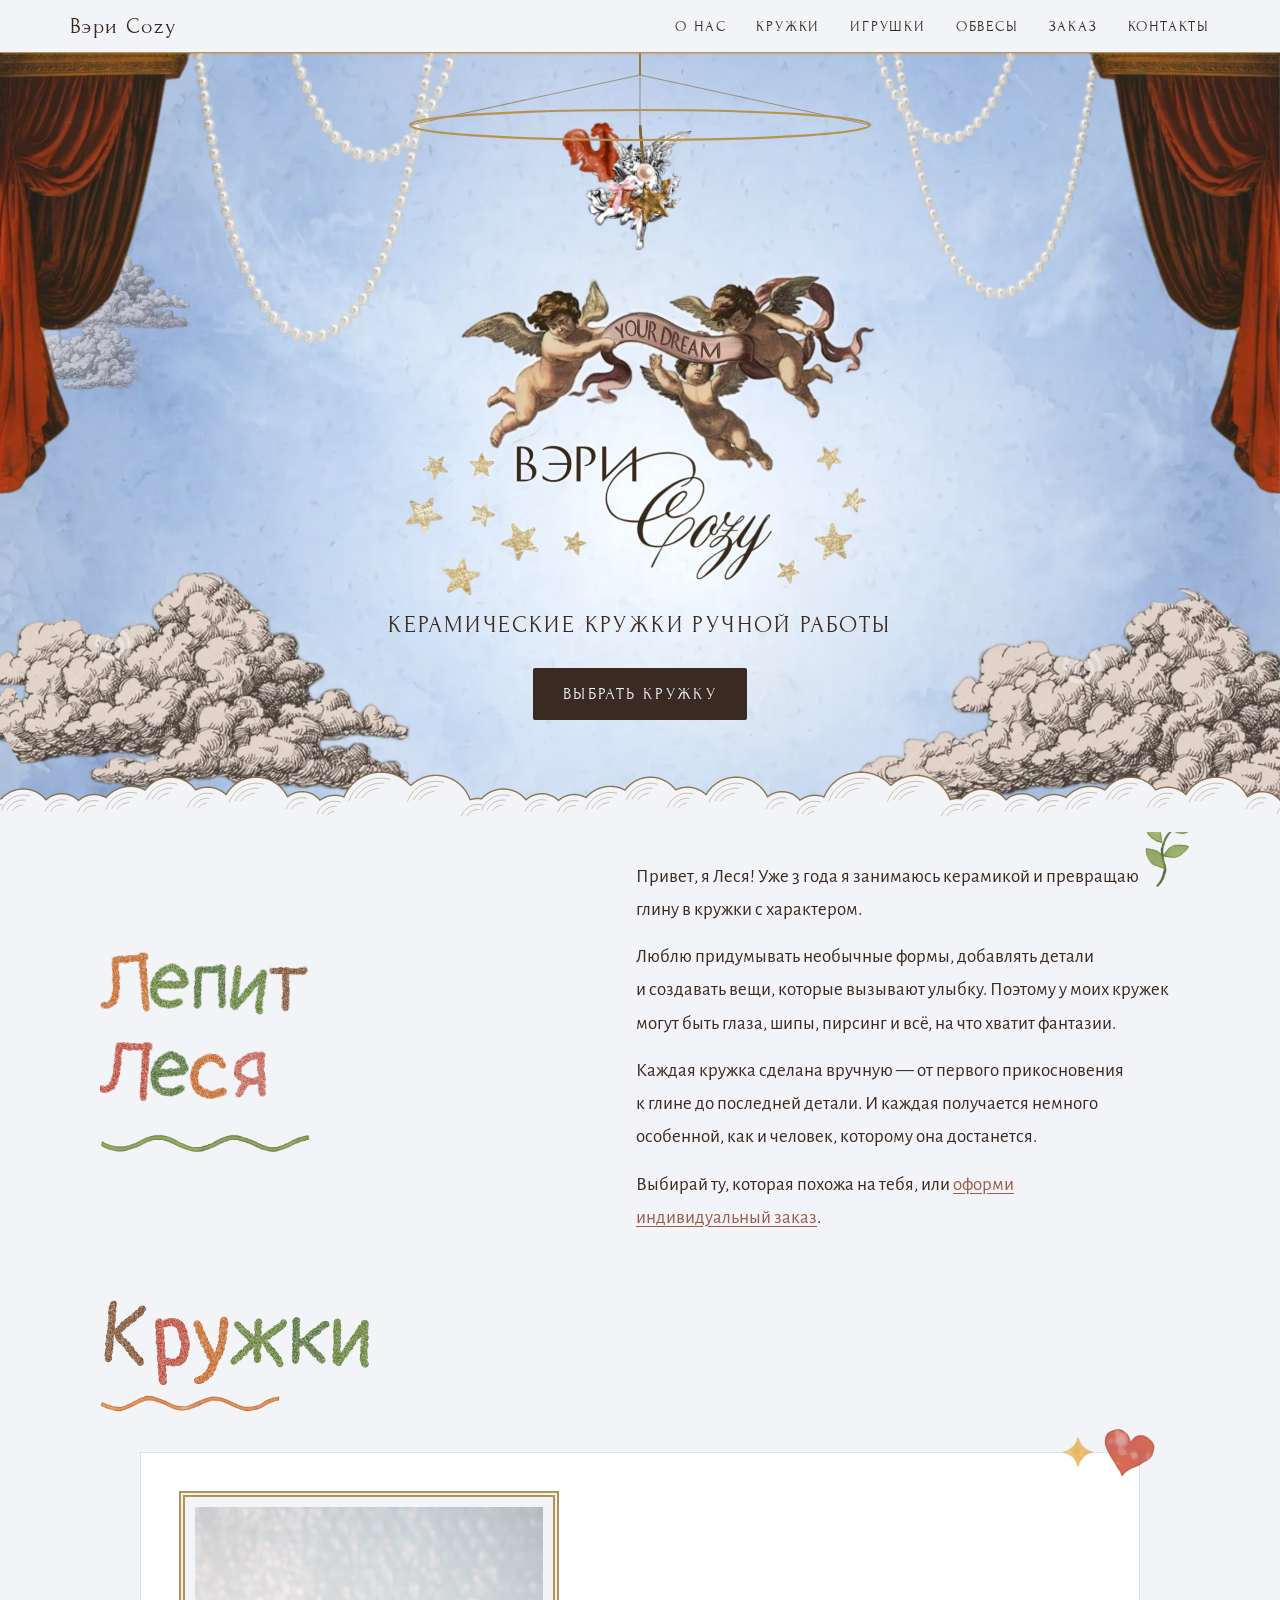
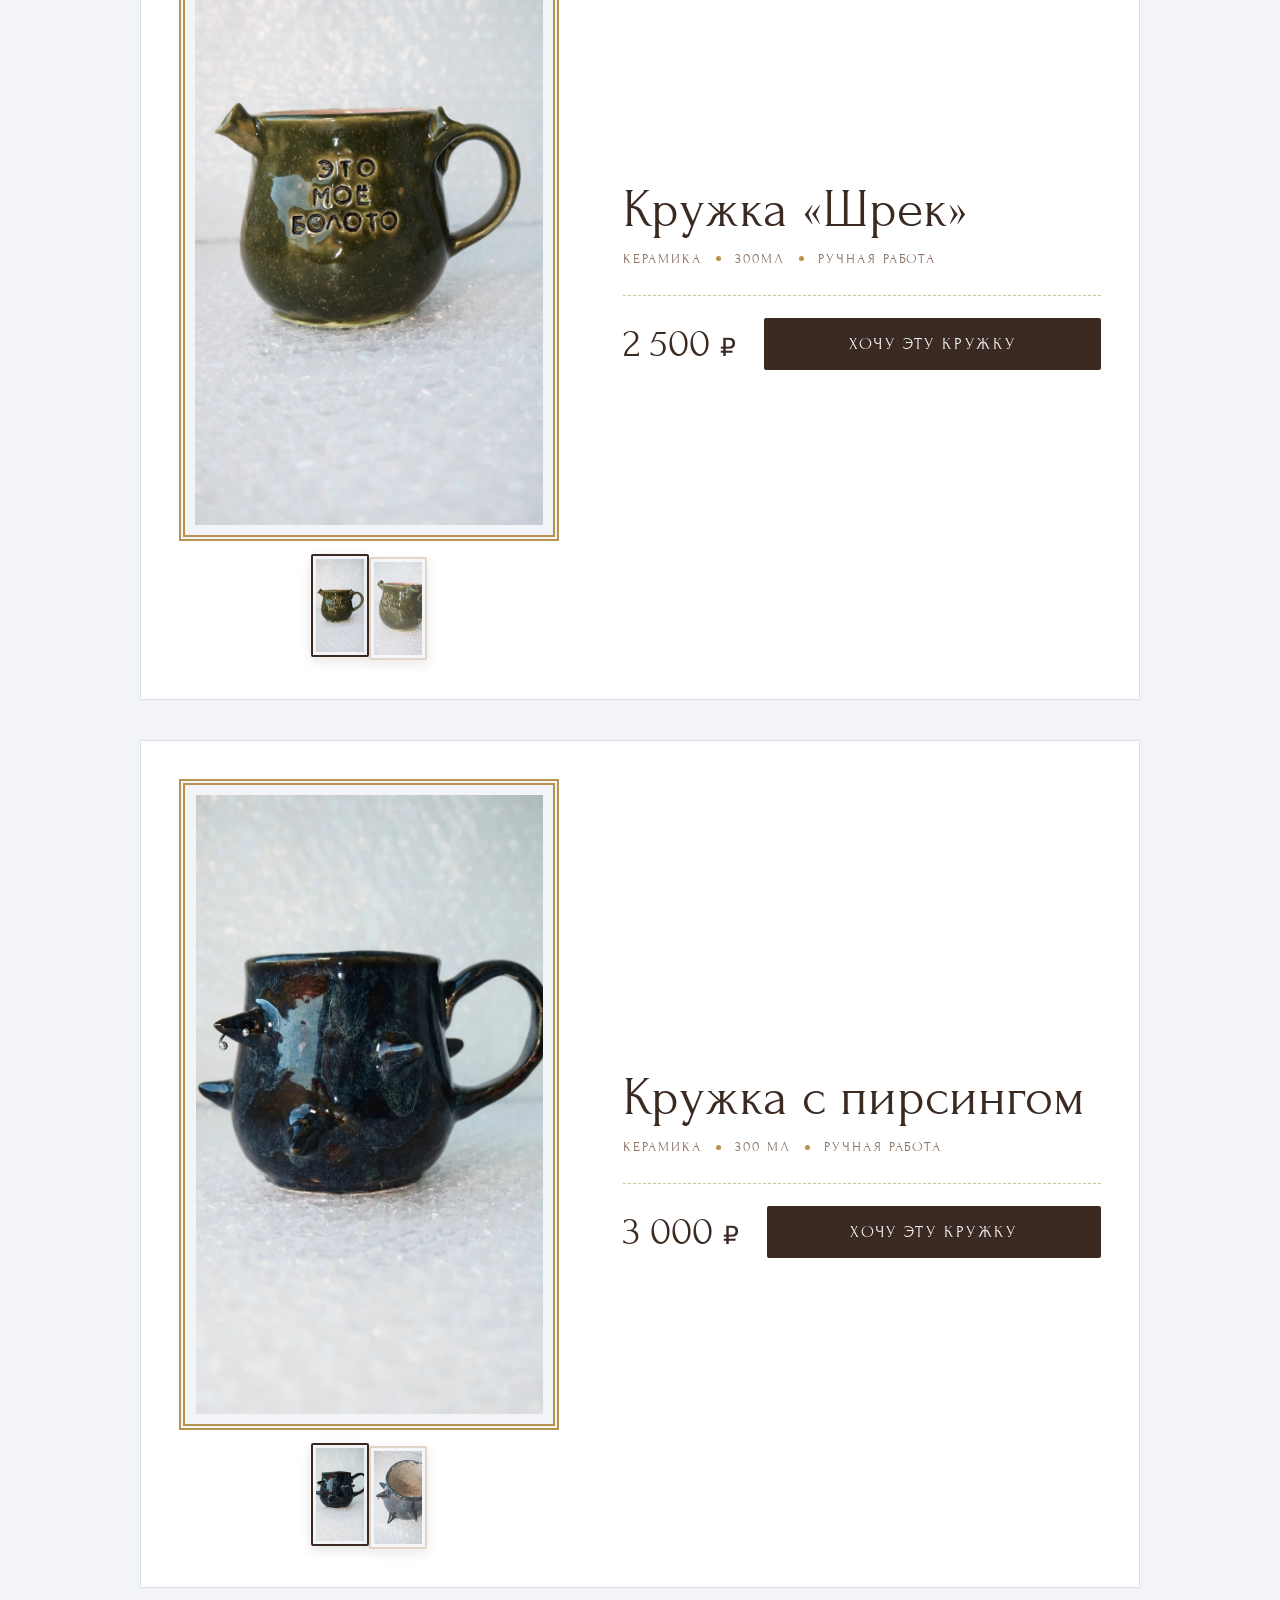
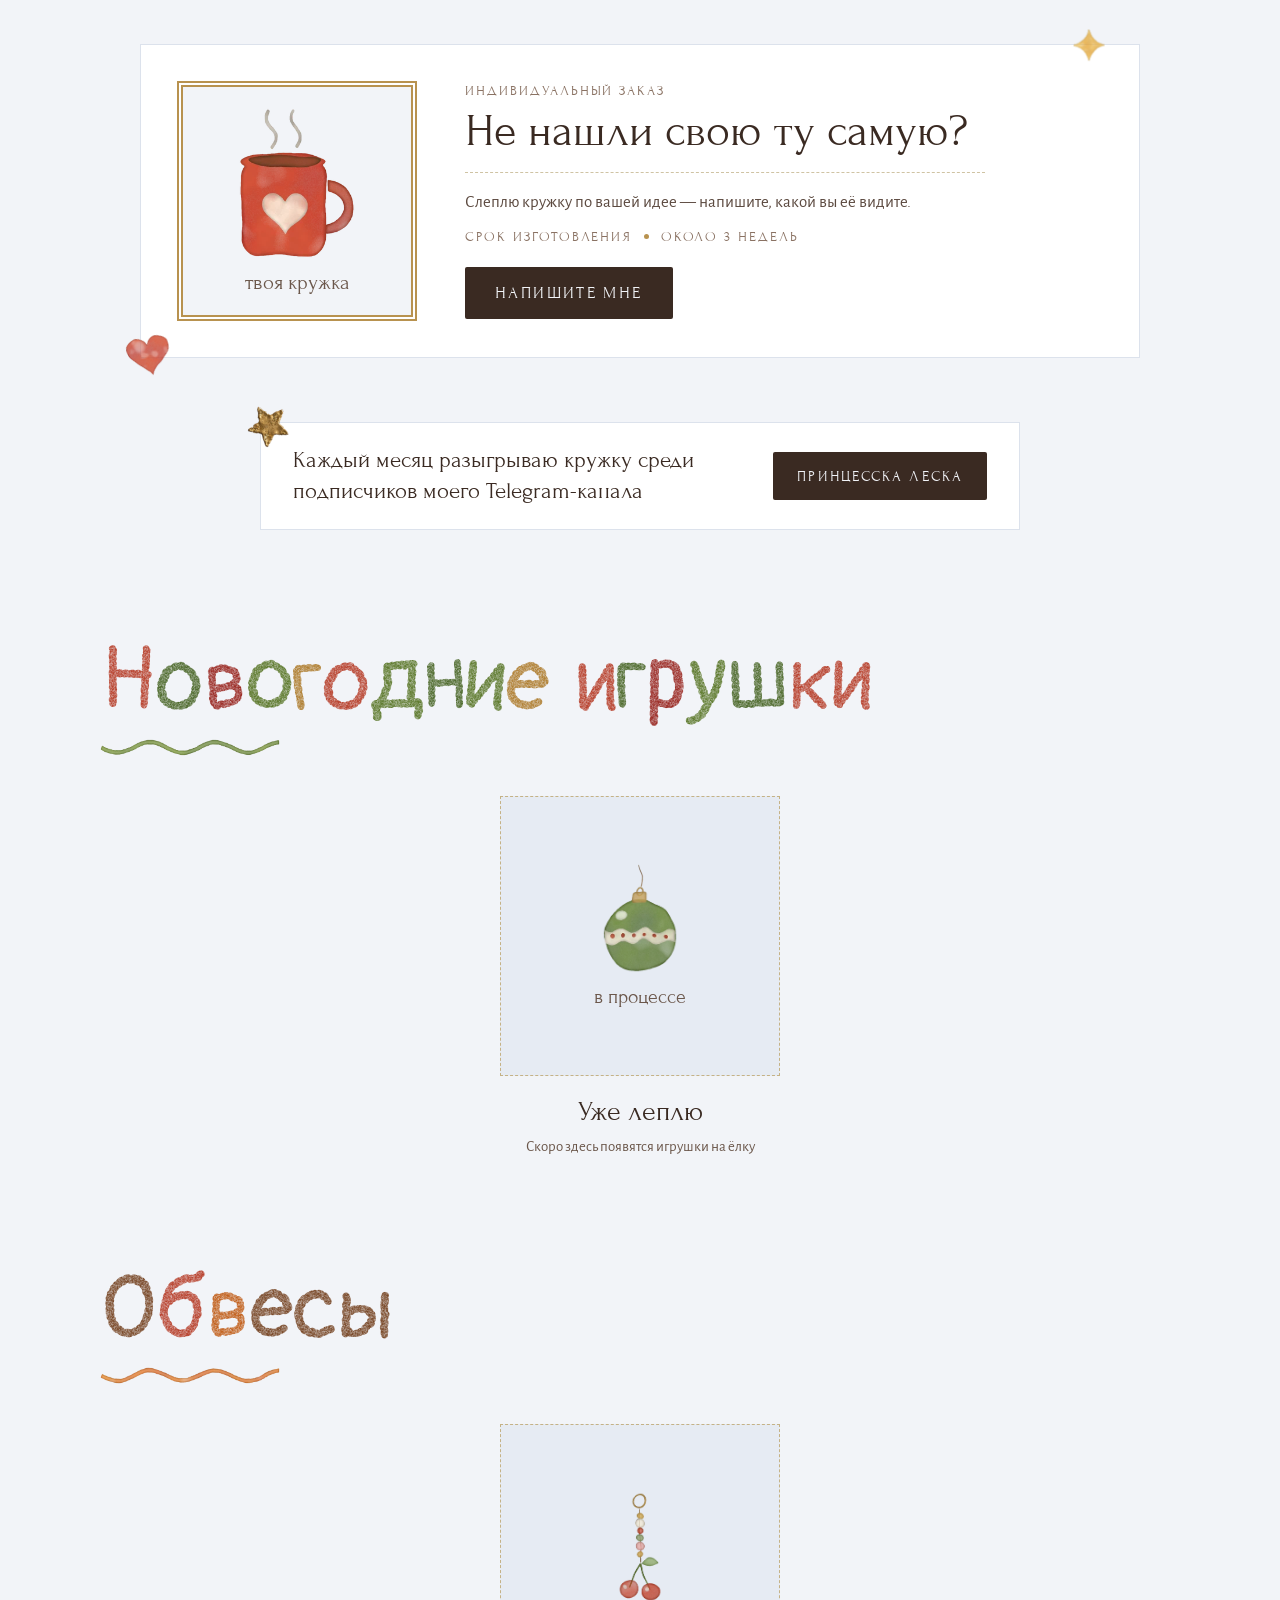
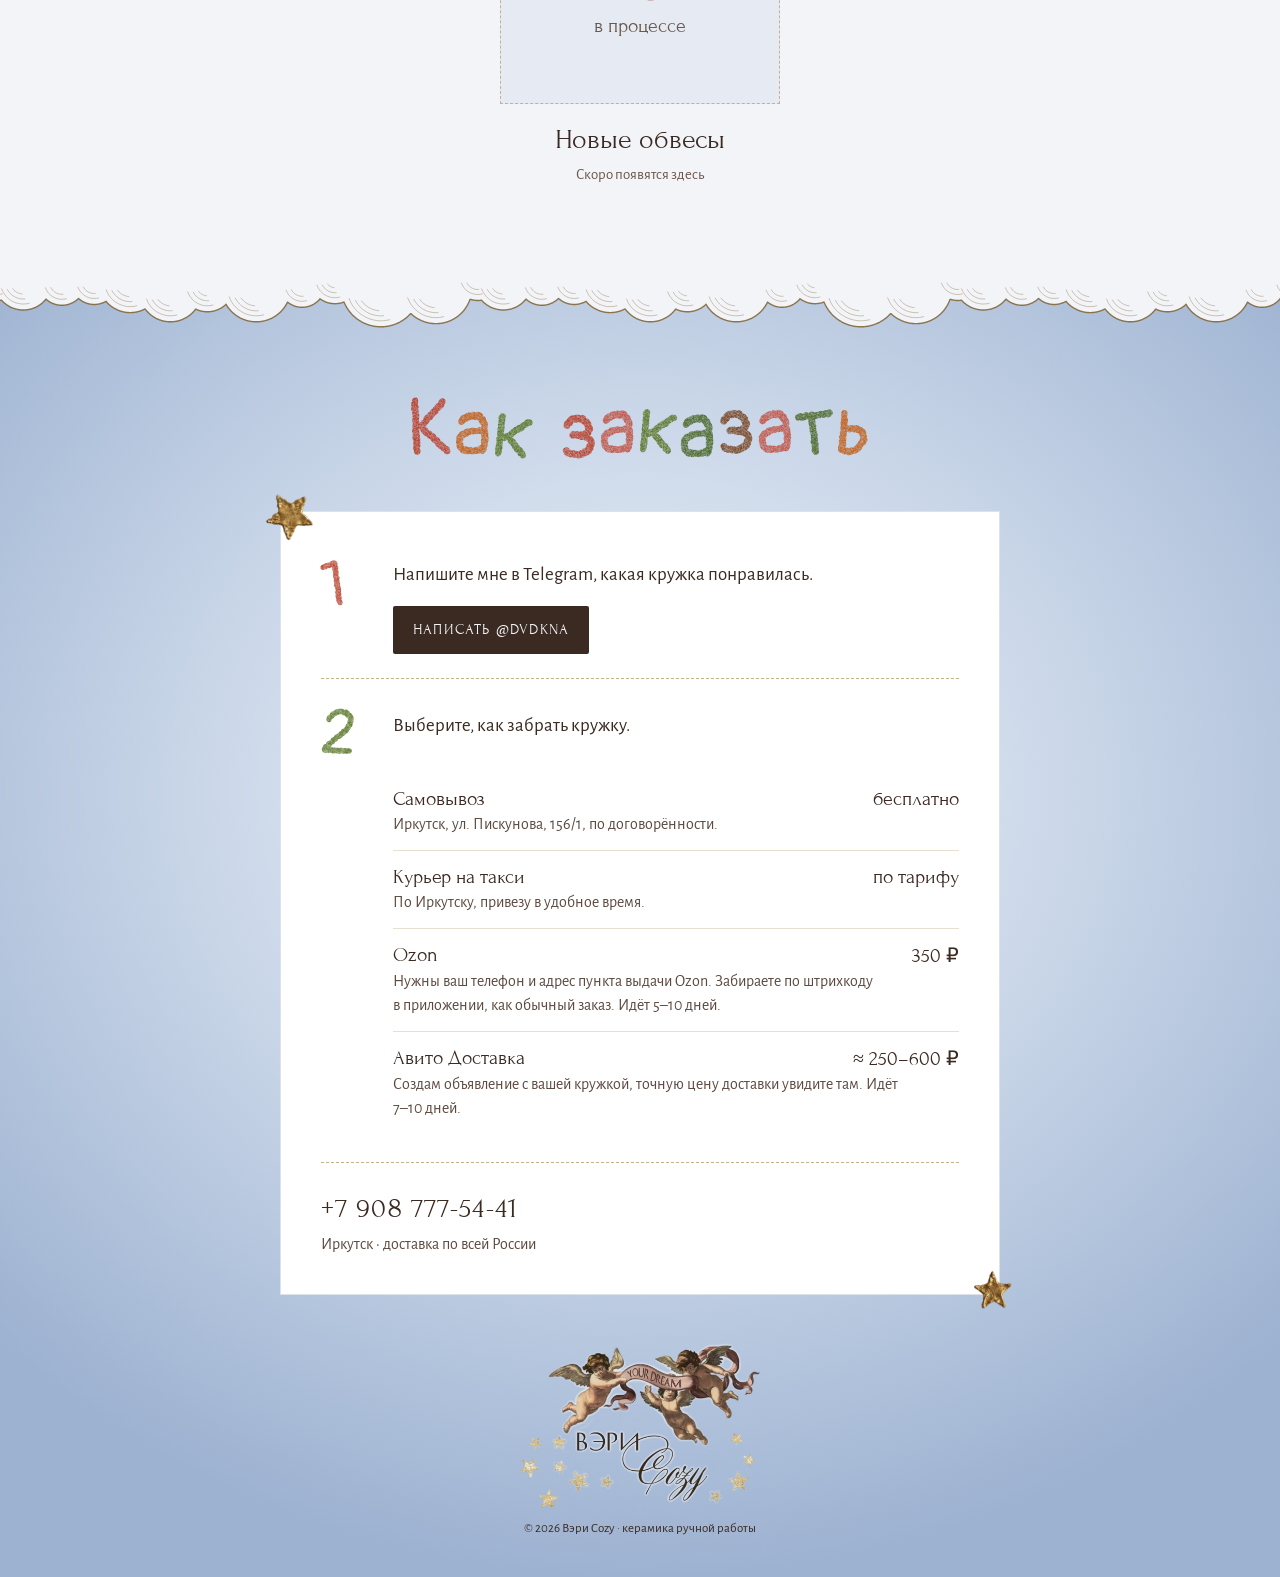
==== commit 4985ad11: "Ёлочный шар: петелька соединена с колпачком и ниточкой Co-Authored-By: Claude Opus 5.5 <noreply@anth" ====
--- a/index.html
+++ b/index.html
@@ -204,7 +204,7 @@
     <div class="duo duo-one">
       <article class="duo-card">
         <div class="duo-frame">
-          <img decoding="async" class="art" src="assets/toy-drawing.webp" alt="" aria-hidden="true">
+          <img decoding="async" class="art" src="assets/toy-drawing.webp?v=2" alt="" aria-hidden="true">
           <span class="duo-tag">в процессе</span>
         </div>
         <div class="duo-text">
